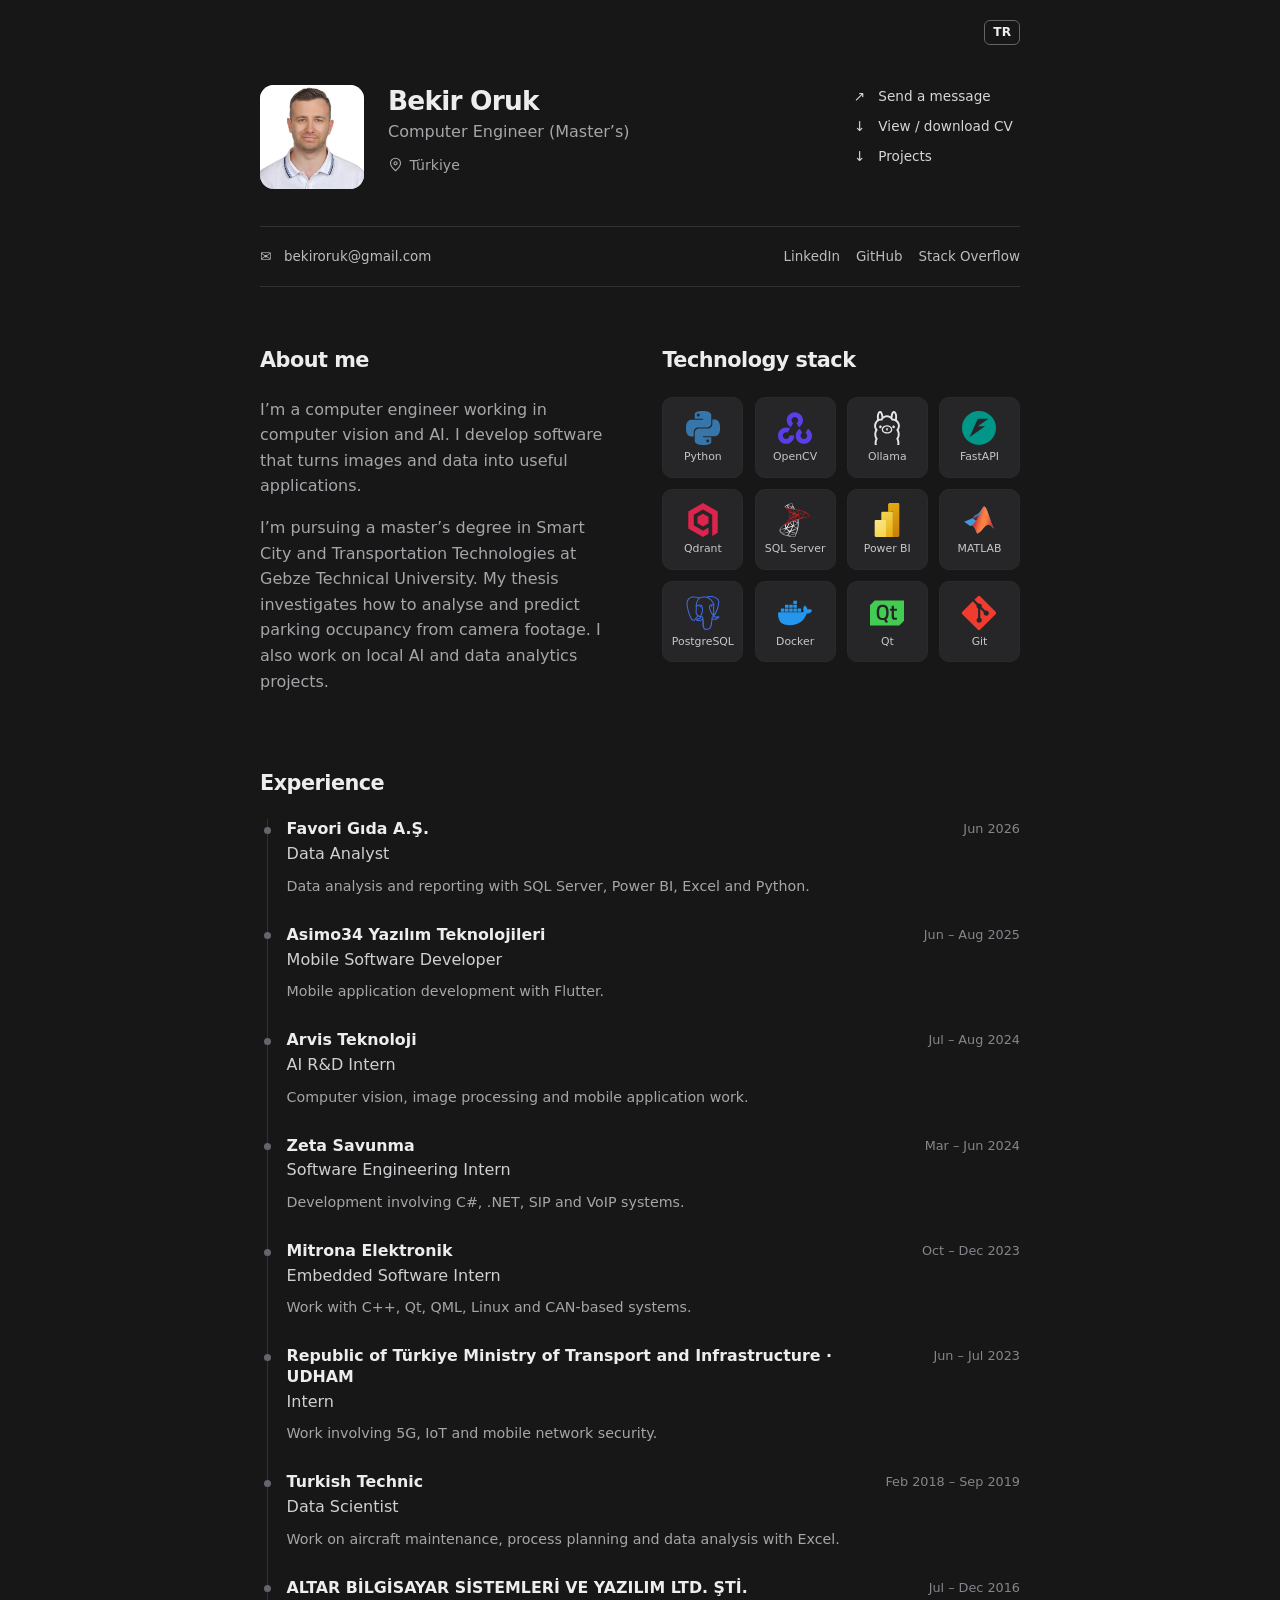
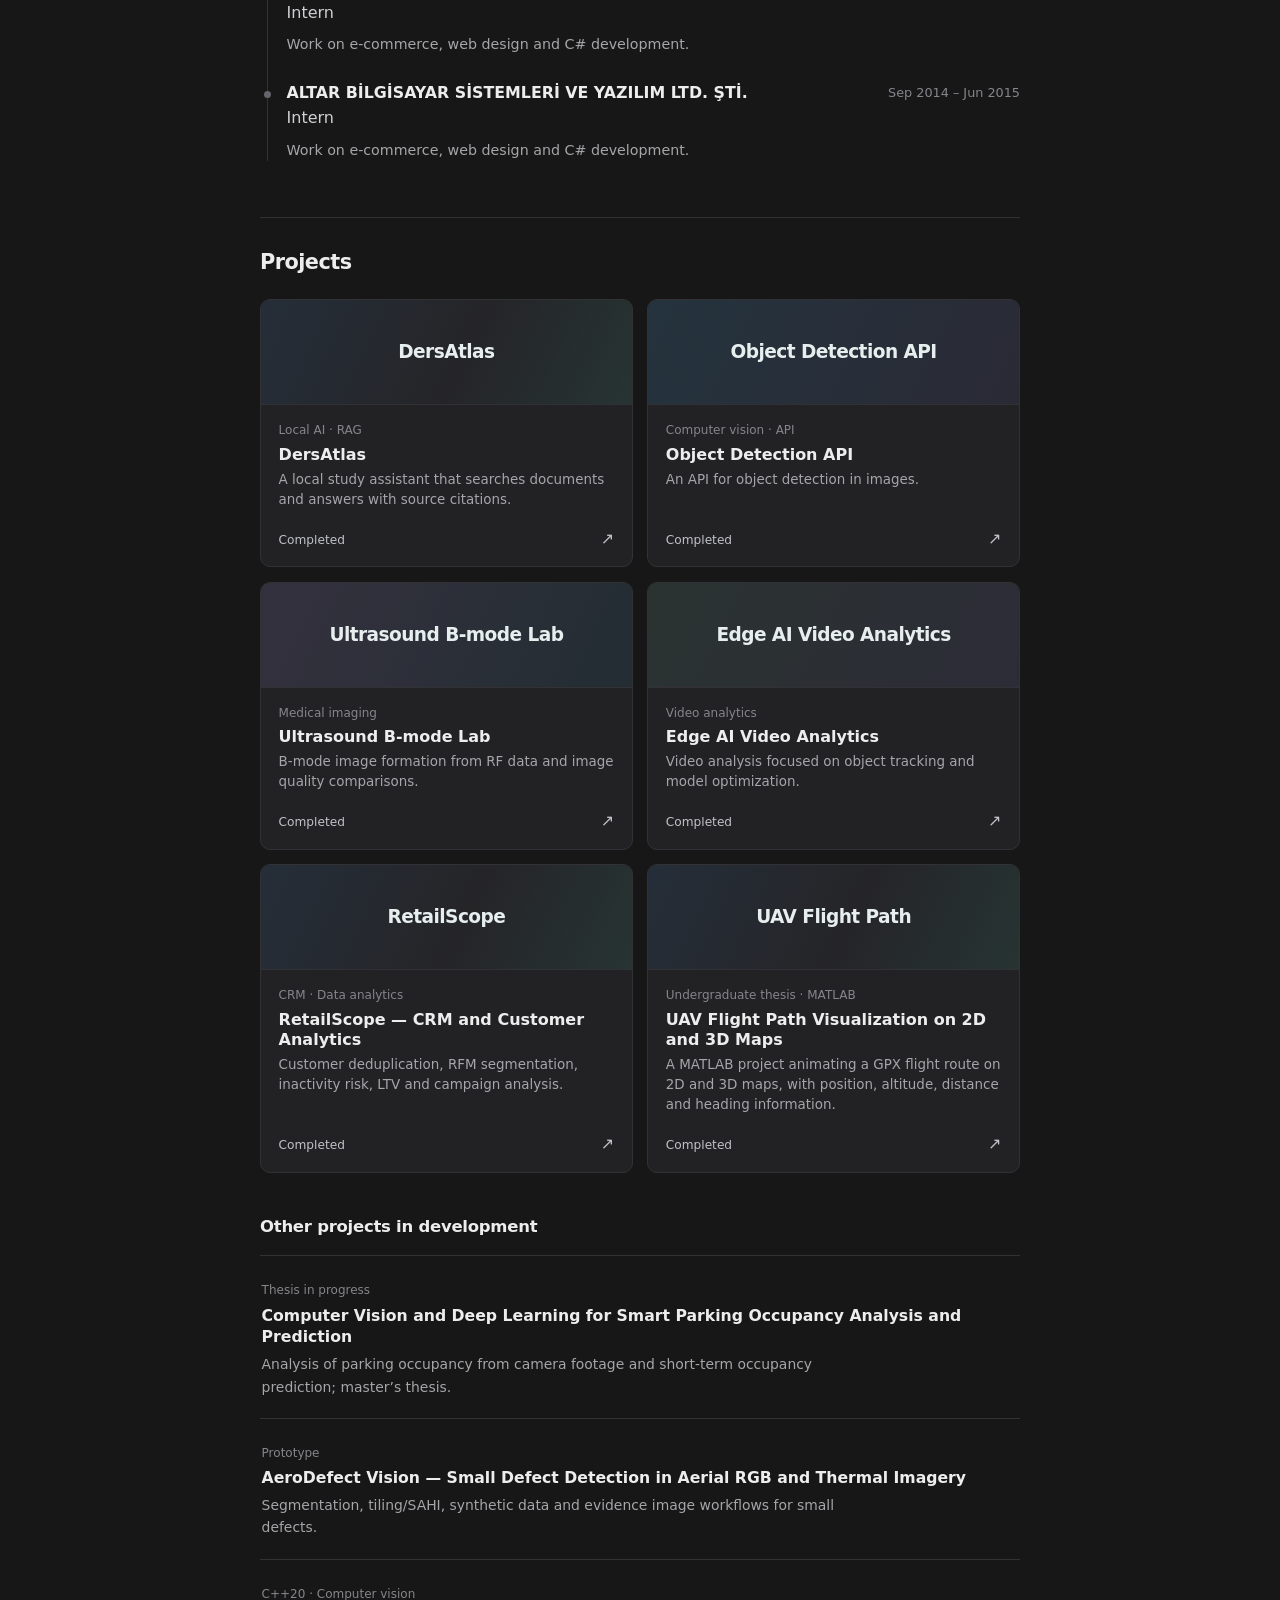
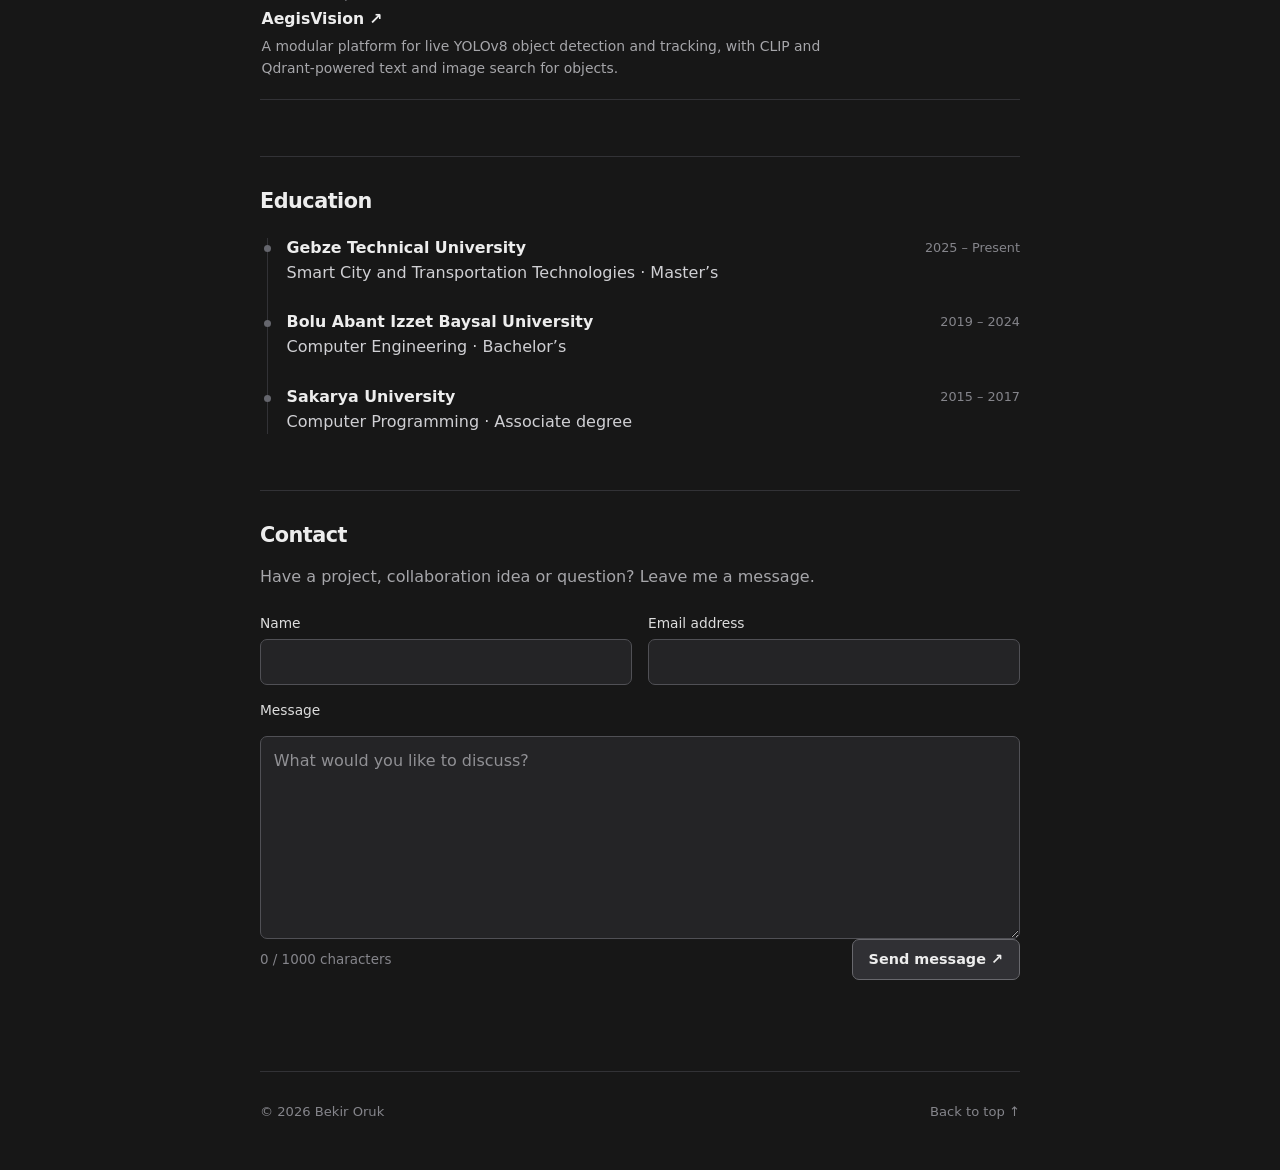
==== en/index.html @ f2875a0b "Add AegisVision project to English portfolio" ====
<!doctype html>
<html lang="en"><head><meta charset="utf-8"><meta name="viewport" content="width=device-width, initial-scale=1"><meta name="theme-color" content="#171717"><meta name="description" content="The portfolio of Bekir Oruk. Computer vision, local AI and software projects."><title>Bekir Oruk | Computer Engineer</title><link rel="alternate" hreflang="tr" href="https://bekir-oruk.bekiroruk.chatgpt.site/"><link rel="alternate" hreflang="en" href="https://bekir-oruk.bekiroruk.chatgpt.site/en/"><link rel="icon" type="image/svg+xml" href="data:image/svg+xml,%3Csvg xmlns='http://www.w3.org/2000/svg' viewBox='0 0 64 64'%3E%3Crect width='64' height='64' rx='14' fill='%23171717'/%3E%3Ctext x='32' y='42' font-family='sans-serif' font-size='26' font-weight='700' text-anchor='middle' fill='%23e8e8e8'%3EBO%3C/text%3E%3C/svg%3E"><link rel="stylesheet" href="../assets/css/styles.css"></head><body><a class="skip" href="#icerik">Skip to content</a><main class="page" id="icerik">
<header class="profile" id="baslangic"><a class="lang-switch" href="/" hreflang="tr" lang="tr" aria-label="TR">TR</a><img src="../assets/images/bekir-oruk.jpg" alt="Bekir Oruk" class="portrait" width="104" height="104" fetchpriority="high"><div class="identity"><h1>Bekir Oruk</h1><p>Computer Engineer (Master’s)</p><span class="location"><svg viewBox="0 0 24 24" aria-hidden="true" focusable="false" fill="none" stroke="currentColor" stroke-width="1.8" stroke-linecap="round" stroke-linejoin="round"><path d="M20 10c0 5-8 12-8 12S4 15 4 10a8 8 0 1 1 16 0Z"/><circle cx="12" cy="10" r="2.5"/></svg><span>Türkiye</span></span></div><nav class="quick-links" aria-label="Quick links"><a href="#mesaj">↗ &nbsp; Send a message</a><a href="../assets/docs/Bekir_Oruk_CV.pdf" target="_blank" rel="noopener noreferrer" type="application/pdf">↓ &nbsp; View / download CV</a><a href="#projeler">↓ &nbsp; Projects</a></nav></header>
<div class="profile-links"><a class="email-link" href="mailto:bekiroruk@gmail.com">✉ &nbsp; bekiroruk@gmail.com</a><nav class="social-links" aria-label="Social profiles">
            <a href="https://www.linkedin.com/in/bekiroruk/" target="_blank" rel="noopener noreferrer" aria-label="LinkedIn profile" title="LinkedIn"><svg viewBox="0 0 24 24" aria-hidden="true" focusable="false" fill="currentColor"><path d="M20.45 2H3.55C2.69 2 2 2.68 2 3.52v16.96c0 .84.69 1.52 1.55 1.52h16.9c.86 0 1.55-.68 1.55-1.52V3.52c0-.84-.69-1.52-1.55-1.52ZM7.93 18.75H5.16V9.84h2.77v8.91ZM6.55 8.62a1.6 1.6 0 1 1 0-3.2 1.6 1.6 0 0 1 0 3.2Zm12.2 10.13h-2.77v-4.33c0-1.03-.02-2.36-1.44-2.36-1.44 0-1.66 1.12-1.66 2.28v4.41h-2.77V9.84h2.66v1.22h.04c.37-.7 1.28-1.44 2.63-1.44 2.82 0 3.31 1.86 3.31 4.28v4.85Z"/></svg><span>LinkedIn</span></a>
            <a href="https://github.com/bekiroruk" target="_blank" rel="noopener noreferrer" aria-label="GitHub profile" title="GitHub"><svg viewBox="0 0 24 24" aria-hidden="true" focusable="false" fill="currentColor"><path d="M12 .9a11.1 11.1 0 0 0-3.51 21.63c.56.1.76-.24.76-.54v-2.12c-3.1.67-3.75-1.32-3.75-1.32-.5-1.28-1.24-1.62-1.24-1.62-1.01-.69.08-.68.08-.68 1.12.08 1.71 1.15 1.71 1.15 1 .69 2.61.49 3.25.37.1-.72.39-1.22.71-1.5-2.48-.28-5.09-1.24-5.09-5.48 0-1.21.43-2.2 1.15-2.97-.11-.28-.5-1.41.11-2.94 0 0 .94-.3 3.05 1.13a10.5 10.5 0 0 1 5.55 0c2.12-1.43 3.05-1.13 3.05-1.13.61 1.53.23 2.66.12 2.94.72.77 1.15 1.76 1.15 2.97 0 4.25-2.62 5.2-5.11 5.47.4.35.76 1.03.76 2.08v3.08c0 .3.2.65.77.54A11.1 11.1 0 0 0 12 .9Z"/></svg><span>GitHub</span></a>
            <a href="https://stackoverflow.com/users/26426395/bekir-oruk" target="_blank" rel="noopener noreferrer" aria-label="Stack Overflow profile" title="Stack Overflow"><svg viewBox="0 0 24 24" aria-hidden="true" focusable="false" fill="currentColor"><path d="M5 16h2v4h11v-4h2v6H5v-6Zm3 1h9v2H8v-2Zm.3-3.8 9.1 1.9-.4 1.9-9.1-1.9.4-1.9Zm1.6-4 8.3 3.9-.8 1.8-8.3-3.9.8-1.8Zm2.6-3.5 6.9 6.1-1.3 1.5-6.9-6.1 1.3-1.5ZM16.3 2l5 7.8-1.7 1.1-5-7.8L16.3 2Z"/></svg><span>Stack Overflow</span></a>
          </nav></div>
<div class="overview"><section id="hakkimda" class="about"><h2>About me</h2><p>I’m a computer engineer working in computer vision and AI. I develop software that turns images and data into useful applications.</p><p>I’m pursuing a master’s degree in Smart City and Transportation Technologies at Gebze Technical University. My thesis investigates how to analyse and predict parking occupancy from camera footage. I also work on local AI and data analytics projects.</p></section><section id="teknolojiler" class="stack"><h2>Technology stack</h2><div class="tech-grid"><div class="tech" title="Python"><img src="../assets/icons/python.svg" alt="" width="34" height="34"><span>Python</span></div>
<div class="tech" title="OpenCV"><img src="../assets/icons/opencv.svg" alt="" width="34" height="34"><span>OpenCV</span></div>
<div class="tech" title="Ollama"><img src="../assets/icons/ollama.svg" alt="" width="34" height="34"><span>Ollama</span></div>
<div class="tech" title="FastAPI"><img src="../assets/icons/fastapi.svg" alt="" width="34" height="34"><span>FastAPI</span></div>
<div class="tech" title="Qdrant"><img src="../assets/icons/qdrant.svg" alt="" width="34" height="34"><span>Qdrant</span></div>
<div class="tech" title="SQL Server"><img src="../assets/icons/sqlserver.svg" alt="" width="34" height="34"><span>SQL Server</span></div>
<div class="tech" title="Power BI"><img src="../assets/icons/powerbi.svg" alt="" width="34" height="34"><span>Power BI</span></div>
<div class="tech" title="MATLAB"><img src="../assets/icons/matlab.svg" alt="" width="34" height="34"><span>MATLAB</span></div>
<div class="tech" title="PostgreSQL"><img src="../assets/icons/postgresql.svg" alt="" width="34" height="34"><span>PostgreSQL</span></div>
<div class="tech" title="Docker"><img src="../assets/icons/docker.svg" alt="" width="34" height="34"><span>Docker</span></div>
<div class="tech" title="Qt"><img src="../assets/icons/qt.svg" alt="" width="34" height="34"><span>Qt</span></div>
<div class="tech" title="Git"><img src="../assets/icons/git.svg" alt="" width="34" height="34"><span>Git</span></div></div></section></div>
<section id="deneyim" class="block"><h2>Experience</h2><div class="timeline"><article class="timeline-item"><div class="timeline-head"><div><h3>Favori Gıda A.Ş.</h3><p class="timeline-role">Data Analyst</p></div><time>Jun 2026</time></div><p>Data analysis and reporting with SQL Server, Power BI, Excel and Python.</p></article>
<article class="timeline-item"><div class="timeline-head"><div><h3>Asimo34 Yazılım Teknolojileri</h3><p class="timeline-role">Mobile Software Developer</p></div><time>Jun – Aug 2025</time></div><p>Mobile application development with Flutter.</p></article>
<article class="timeline-item"><div class="timeline-head"><div><h3>Arvis Teknoloji</h3><p class="timeline-role">AI R&amp;D Intern</p></div><time>Jul – Aug 2024</time></div><p>Computer vision, image processing and mobile application work.</p></article>
<article class="timeline-item"><div class="timeline-head"><div><h3>Zeta Savunma</h3><p class="timeline-role">Software Engineering Intern</p></div><time>Mar – Jun 2024</time></div><p>Development involving C#, .NET, SIP and VoIP systems.</p></article>
<article class="timeline-item"><div class="timeline-head"><div><h3>Mitrona Elektronik</h3><p class="timeline-role">Embedded Software Intern</p></div><time>Oct – Dec 2023</time></div><p>Work with C++, Qt, QML, Linux and CAN-based systems.</p></article>
<article class="timeline-item"><div class="timeline-head"><div><h3>Republic of Türkiye Ministry of Transport and Infrastructure · UDHAM</h3><p class="timeline-role">Intern</p></div><time>Jun – Jul 2023</time></div><p>Work involving 5G, IoT and mobile network security.</p></article>
<article class="timeline-item"><div class="timeline-head"><div><h3>Turkish Technic</h3><p class="timeline-role">Data Scientist</p></div><time>Feb 2018 – Sep 2019</time></div><p>Work on aircraft maintenance, process planning and data analysis with Excel.</p></article>
<article class="timeline-item"><div class="timeline-head"><div><h3>ALTAR BİLGİSAYAR SİSTEMLERİ VE YAZILIM LTD. ŞTİ.</h3><p class="timeline-role">Intern</p></div><time>Jul – Dec 2016</time></div><p>Work on e-commerce, web design and C# development.</p></article>
<article class="timeline-item"><div class="timeline-head"><div><h3>ALTAR BİLGİSAYAR SİSTEMLERİ VE YAZILIM LTD. ŞTİ.</h3><p class="timeline-role">Intern</p></div><time>Sep 2014 – Jun 2015</time></div><p>Work on e-commerce, web design and C# development.</p></article></div></section>
<section id="projeler" class="block"><h2>Projects</h2><div class="project-grid"><a class="project-card" href="https://github.com/bekiroruk/LLM_dersatlas" target="_blank" rel="noopener noreferrer"><span class="project-visual" aria-hidden="true"><span>DersAtlas</span></span><span class="project-details"><span class="project-category">Local AI · RAG</span><strong>DersAtlas</strong><span class="project-description">A local study assistant that searches documents and answers with source citations.</span><span class="project-foot"><span>Completed</span><span aria-hidden="true">↗</span></span></span></a>
<a class="project-card" href="https://github.com/bekiroruk/Object-Detection-Api" target="_blank" rel="noopener noreferrer"><span class="project-visual" aria-hidden="true"><span>Object Detection API</span></span><span class="project-details"><span class="project-category">Computer vision · API</span><strong>Object Detection API</strong><span class="project-description">An API for object detection in images.</span><span class="project-foot"><span>Completed</span><span aria-hidden="true">↗</span></span></span></a>
<a class="project-card" href="https://github.com/bekiroruk/ultrasound-bmode-lab" target="_blank" rel="noopener noreferrer"><span class="project-visual" aria-hidden="true"><span>Ultrasound B-mode Lab</span></span><span class="project-details"><span class="project-category">Medical imaging</span><strong>Ultrasound B-mode Lab</strong><span class="project-description">B-mode image formation from RF data and image quality comparisons.</span><span class="project-foot"><span>Completed</span><span aria-hidden="true">↗</span></span></span></a>
<a class="project-card" href="https://github.com/bekiroruk/cv-advanced-assessment" target="_blank" rel="noopener noreferrer"><span class="project-visual" aria-hidden="true"><span>Edge AI Video Analytics</span></span><span class="project-details"><span class="project-category">Video analytics</span><strong>Edge AI Video Analytics</strong><span class="project-description">Video analysis focused on object tracking and model optimization.</span><span class="project-foot"><span>Completed</span><span aria-hidden="true">↗</span></span></span></a><a class="project-card" href="https://github.com/bekiroruk/retailscope-crm-analytics" target="_blank" rel="noopener noreferrer"><span class="project-visual" aria-hidden="true"><span>RetailScope</span></span><span class="project-details"><span class="project-category">CRM · Data analytics</span><strong>RetailScope — CRM and Customer Analytics</strong><span class="project-description">Customer deduplication, RFM segmentation, inactivity risk, LTV and campaign analysis.</span><span class="project-foot"><span>Completed</span><span aria-hidden="true">↗</span></span></span></a><a class="project-card" href="https://github.com/bekiroruk/uav-flight-path-visualization" target="_blank" rel="noopener noreferrer"><span class="project-visual" aria-hidden="true"><span>UAV Flight Path</span></span><span class="project-details"><span class="project-category">Undergraduate thesis · MATLAB</span><strong>UAV Flight Path Visualization on 2D and 3D Maps</strong><span class="project-description">A MATLAB project animating a GPX flight route on 2D and 3D maps, with position, altitude, distance and heading information.</span><span class="project-foot"><span>Completed</span><span aria-hidden="true">↗</span></span></span></a></div><h3 class="subheading">Other projects in development</h3><div class="work-list"><article class="work-row"><div><span class="eyebrow">Thesis in progress</span><h3>Computer Vision and Deep Learning for Smart Parking Occupancy Analysis and Prediction</h3><p>Analysis of parking occupancy from camera footage and short-term occupancy prediction; master’s thesis.</p></div></article><article class="work-row"><div><span class="eyebrow">Prototype</span><h3>AeroDefect Vision — Small Defect Detection in Aerial RGB and Thermal Imagery</h3><p>Segmentation, tiling/SAHI, synthetic data and evidence image workflows for small defects.</p></div></article><article class="work-row"><div><span class="eyebrow">C++20 · Computer vision</span><h3><a href="https://github.com/bekiroruk/aegis-vision" target="_blank" rel="noopener noreferrer" aria-label="Open AegisVision on GitHub">AegisVision <span aria-hidden="true">↗</span></a></h3><p>A modular platform for live YOLOv8 object detection and tracking, with CLIP and Qdrant-powered text and image search for objects.</p></div></article></div></section>
<section id="egitim" class="block"><h2>Education</h2><div class="timeline"><article class="timeline-item"><div class="timeline-head"><div><h3>Gebze Technical University</h3><p class="timeline-role">Smart City and Transportation Technologies · Master’s</p></div><time>2025 – Present</time></div></article><article class="timeline-item"><div class="timeline-head"><div><h3>Bolu Abant Izzet Baysal University</h3><p class="timeline-role">Computer Engineering · Bachelor’s</p></div><time>2019 – 2024</time></div></article><article class="timeline-item"><div class="timeline-head"><div><h3>Sakarya University</h3><p class="timeline-role">Computer Programming · Associate degree</p></div><time>2015 – 2017</time></div></article></div></section>
<section id="mesaj" class="block contact"><h2>Contact</h2><p>Have a project, collaboration idea or question? Leave me a message.</p><form class="contact-form" action="https://formsubmit.co/bekiroruk@gmail.com" method="POST"><input type="hidden" name="_subject" value="New message from Bekir Oruk website"><input class="form-trap" type="text" name="_honey" tabindex="-1" autocomplete="off" aria-hidden="true"><div class="contact-fields"><label>Name<input type="text" name="name" autocomplete="name" required maxlength="100"></label><label>Email address<input type="email" name="email" autocomplete="email" required maxlength="254"></label></div><label for="contact-message">Message</label><textarea id="contact-message" name="message" required maxlength="1000" rows="7" placeholder="What would you like to discuss?"></textarea><div class="form-footer"><span id="message-count" aria-live="polite">0 / 1000 characters</span><button class="btn" type="submit">Send message <span aria-hidden="true">↗</span></button></div><p class="form-feedback" id="form-feedback" role="status" aria-live="polite"></p></form></section><footer><span>© 2026 Bekir Oruk</span><a href="#baslangic">Back to top ↑</a></footer></main><script src="../assets/js/main.js" defer></script></body></html>
---- assets/css/styles.css ----
:root{color-scheme:dark;--bg:#171717;--card:#222225;--line:#323236;--text:#ededed;--muted:#a6a6aa;--soft:#85858b;--green:#50bd88}
*{box-sizing:border-box}html{scroll-behavior:smooth;scroll-padding-top:1.5rem}body{margin:0;background:var(--bg);color:var(--text);font:400 1rem/1.6 system-ui,-apple-system,"Segoe UI",sans-serif}a{color:inherit;text-decoration:none}a:hover{color:white}a:focus-visible,button:focus-visible,input:focus-visible,textarea:focus-visible{outline:2px solid #b9d8ff;outline-offset:3px}.skip{position:absolute;top:-5rem;left:1rem;z-index:3;padding:.5rem 1rem;background:white;color:#171717}.skip:focus{top:1rem}.page{width:min(100% - 2.5rem,760px);margin:0 auto}
.profile{display:grid;grid-template-columns:104px minmax(0,1fr) 138px;gap:1.5rem;align-items:start;padding:5.3rem 0 2.3rem}.portrait{width:104px;height:104px;object-fit:cover;object-position:center 22%;border-radius:14px;background:#ccc}.identity h1{font-size:1.65rem;line-height:1.18;letter-spacing:-.03em;margin:0 0 .2rem}.identity p{font-size:1rem;color:var(--muted);margin:0}.location,.availability{display:block;color:var(--muted);font-size:.88rem}.location{display:flex;align-items:center;gap:.4rem;margin-top:.55rem}.location svg{width:15px;height:15px;flex:none}.availability{margin-top:.3rem}.availability span{color:var(--green);font-size:.65rem;margin-right:.28rem}.quick-links{display:grid;gap:.5rem;font-size:.85rem;color:#d6d6d9;padding-top:.15rem}.quick-links a:hover,.email-link:hover{color:white;text-decoration:underline;text-underline-offset:4px}
.profile-links{display:flex;justify-content:space-between;align-items:center;gap:1.2rem;padding:1.2rem 0;border-block:1px solid var(--line);font-size:.84rem;color:#bbbcc0}.email-link{white-space:nowrap}.social-links{display:flex;justify-content:flex-end;flex-wrap:wrap;gap:.38rem 1rem}.social-links a{display:inline-flex;align-items:center;gap:.35rem}.social-links svg{width:15px;height:15px;display:none}.social-links a:hover{color:white}.social-links a span{display:inline}
.overview{display:grid;grid-template-columns:1fr 1fr;gap:2.8rem;padding:3.8rem 0 2.8rem}.page h2{font-size:1.3rem;line-height:1.25;letter-spacing:-.025em;margin:0 0 1.4rem}.about p{margin:0 0 1rem;color:var(--muted)}.about p:last-child{margin-bottom:0}.tech-grid{display:grid;grid-template-columns:repeat(4,minmax(0,1fr));gap:.7rem}.tech{aspect-ratio:1;display:flex;align-items:center;justify-content:center;flex-direction:column;gap:.15rem;border-radius:10px;background:#262629;border:1px solid #2a2a2d;color:#c8c8cb;font-size:.66rem;line-height:1.1;text-align:center}.tech-mark{font-size:1.45rem;font-weight:800;line-height:1.1;letter-spacing:-.07em;color:var(--brand)}
.block{padding:2rem 0 3.5rem;border-bottom:1px solid var(--line)}.timeline{border-left:1px solid var(--line);margin-left:.45rem}.timeline-item{position:relative;padding:0 0 1.7rem 1.15rem}.timeline-item:last-child{padding-bottom:0}.timeline-item:before{content:"";position:absolute;left:-4px;top:.48rem;width:7px;height:7px;background:#65666d;border-radius:50%}.timeline-head{display:flex;justify-content:space-between;gap:1.2rem}.timeline h3{font-size:.99rem;margin:0 0 .08rem;line-height:1.3}.timeline-role{color:#d0d0d4;margin:0}.timeline time{flex:none;color:var(--soft);font-size:.8rem;white-space:nowrap}.timeline-item>p{color:var(--muted);font-size:.89rem;margin:.5rem 0 0}.project-grid{display:grid;grid-template-columns:1fr 1fr;gap:.9rem}.project-card{display:flex;flex-direction:column;overflow:hidden;min-width:0;border:1px solid var(--line);background:var(--card);border-radius:10px;transition:transform .2s,border-color .2s}.project-card:hover{transform:translateY(-3px);border-color:#777780}.project-visual{display:grid;place-items:center;min-height:105px;padding:1rem 1.4rem;background:linear-gradient(115deg,#252e39,#252528 55%,#263432);border-bottom:1px solid var(--line);font-size:1.16rem;letter-spacing:-.03em;font-weight:750;text-align:center;color:#e6eeee}.project-card:nth-child(2) .project-visual{background:linear-gradient(115deg,#24333d,#2a2a35)}.project-card:nth-child(3) .project-visual{background:linear-gradient(115deg,#34313e,#232d33)}.project-card:nth-child(4) .project-visual{background:linear-gradient(115deg,#2b3331,#2c2c37)}.project-details{display:flex;flex-direction:column;gap:.3rem;padding:1rem 1.1rem;flex:1}.project-category,.eyebrow{font-size:.75rem;color:var(--soft)}.project-details strong{font-size:1rem;line-height:1.25}.project-description{color:var(--muted);font-size:.84rem;line-height:1.5}.project-foot{display:flex;justify-content:space-between;gap:.5rem;margin-top:auto;padding-top:1rem;color:#c1c2c6;font-size:.76rem}.project-foot span:last-child{font-size:1rem;line-height:1}.thesis{display:flex;justify-content:space-between;gap:1.5rem;align-items:center;padding:1.5rem 0 0}.thesis h3{font-size:1rem;margin:.2rem 0 .25rem}.thesis p{color:var(--muted);font-size:.88rem;margin:0}.thesis-status{white-space:nowrap;font-size:.8rem;color:var(--green)}
.contact{border:0}.contact>p{color:var(--muted);margin:-.5rem 0 1.4rem}.contact-fields{display:grid;grid-template-columns:1fr 1fr;gap:1rem}.contact-form label{display:block;font-size:.86rem;color:#ddd;margin-bottom:.9rem}.contact-form input:not(.form-trap),.contact-form textarea{display:block;width:100%;margin-top:.3rem;padding:.7rem .8rem;background:#242426;border:1px solid #505055;border-radius:7px;color:var(--text);font:inherit}.contact-form textarea{resize:vertical;min-height:150px}.contact-form textarea::placeholder{color:#909094}.form-trap{position:absolute;left:-9999px;width:1px;height:1px}.form-footer{display:flex;justify-content:space-between;align-items:center;gap:1rem;color:var(--soft);font-size:.84rem}.form-footer button{border:1px solid #68686d;background:#303034;color:var(--text);border-radius:7px;padding:.7rem 1rem;font:600 .9rem system-ui;cursor:pointer}.form-footer button:hover{background:#48484d}.form-footer button:disabled{opacity:.6;cursor:wait}.form-feedback{min-height:1.5rem;margin:.7rem 0 0;color:var(--green)}.form-feedback.is-error{color:#f6aaa8}.form-note{font-size:.76rem;color:var(--soft)}footer{border-top:1px solid var(--line);display:flex;justify-content:space-between;gap:1rem;padding:1.8rem 0 3rem;font-size:.82rem;color:var(--soft)}
@media(max-width:700px){.profile{padding-top:3rem;grid-template-columns:92px minmax(0,1fr);gap:1.2rem}.portrait{width:92px;height:92px}.quick-links{grid-column:2;display:flex;flex-wrap:wrap;gap:1rem}.profile-links{align-items:flex-start;flex-direction:column;gap:.8rem}.social-links{justify-content:flex-start}.overview{gap:1.7rem}}
@media(max-width:560px){.page{width:min(100% - 2rem,760px)}.profile{grid-template-columns:76px minmax(0,1fr);gap:1rem;padding:2.4rem 0 1.6rem}.portrait{width:76px;height:76px;border-radius:11px}.identity h1{font-size:1.4rem}.identity p{font-size:.9rem}.availability{font-size:.78rem}.quick-links{grid-column:1/-1}.overview{grid-template-columns:1fr;padding:2.8rem 0 1rem}.tech-grid{grid-template-columns:repeat(4,minmax(0,1fr))}.block{padding:2.3rem 0}.timeline-head{display:block}.timeline time{display:block;margin:.25rem 0 0}.project-grid{grid-template-columns:1fr}.thesis{align-items:flex-start;flex-direction:column;gap:.4rem}.contact-fields{grid-template-columns:1fr}.form-footer{align-items:stretch;flex-direction:column}.form-footer button{width:100%}}@media(prefers-reduced-motion:reduce){html{scroll-behavior:auto}.project-card{transition:none}}

/* Profile actions and language switch */
.profile{position:relative;grid-template-columns:104px minmax(0,1fr) 166px}
.lang-switch{position:absolute;right:0;top:1.25rem;border:1px solid #65656a;border-radius:6px;color:#ececef;padding:.2rem .5rem;font-weight:700;font-size:.76rem;line-height:1.4}
.lang-switch:hover{background:#36363a}
.quick-links{padding-top:.1rem}

/* Technology logos shipped with the page */
.tech{aspect-ratio:1;gap:.38rem}
.tech img{width:34px;height:34px;display:block}
.tech>span{font-size:.68rem;white-space:nowrap}
.tech{position:relative;transition:transform .22s ease,border-color .22s ease,border-radius .22s ease,background-color .22s ease,box-shadow .22s ease}
.tech img{transition:transform .22s ease}
@media(hover:hover) and (pointer:fine){.tech:hover{z-index:1;transform:translateY(-3px) scale(1.045);border-color:#7793a7;border-radius:14px;background:#2b2d31;box-shadow:0 9px 24px rgba(0,0,0,.25),0 0 0 1px rgba(123,172,204,.15)}.tech:hover img{transform:scale(1.07)}}
@media(prefers-reduced-motion:reduce){.tech,.tech img{transition:none}.tech:hover,.tech:hover img{transform:none}}

/* Timeline dates share a right edge regardless of title length */
.timeline-head{display:grid;grid-template-columns:minmax(0,1fr) 126px;align-items:start}
.timeline time{justify-self:end;text-align:right;white-space:nowrap}

/* Work in progress sits below the published projects */
.subheading{font-size:1.03rem;margin:2.6rem 0 .9rem;letter-spacing:-.015em}
.work-list{border-top:1px solid var(--line)}
.work-row{padding:1.25rem .1rem;border-bottom:1px solid var(--line)}
.work-row h3{font-size:.98rem;line-height:1.4;margin:.18rem 0 .3rem}
.work-row p{font-size:.87rem;color:var(--muted);margin:0;max-width:68ch}

@media(max-width:700px){.profile{grid-template-columns:92px minmax(0,1fr)}.lang-switch{top:.65rem}.quick-links{grid-column:2;padding-top:0}}
@media(max-width:560px){.profile{grid-template-columns:76px minmax(0,1fr);padding-top:2.9rem}.quick-links{grid-column:1/-1}.timeline-head{grid-template-columns:minmax(0,1fr) 118px;gap:.5rem}.timeline time{display:block;margin:0;font-size:.75rem;white-space:normal}footer{flex-wrap:wrap}}
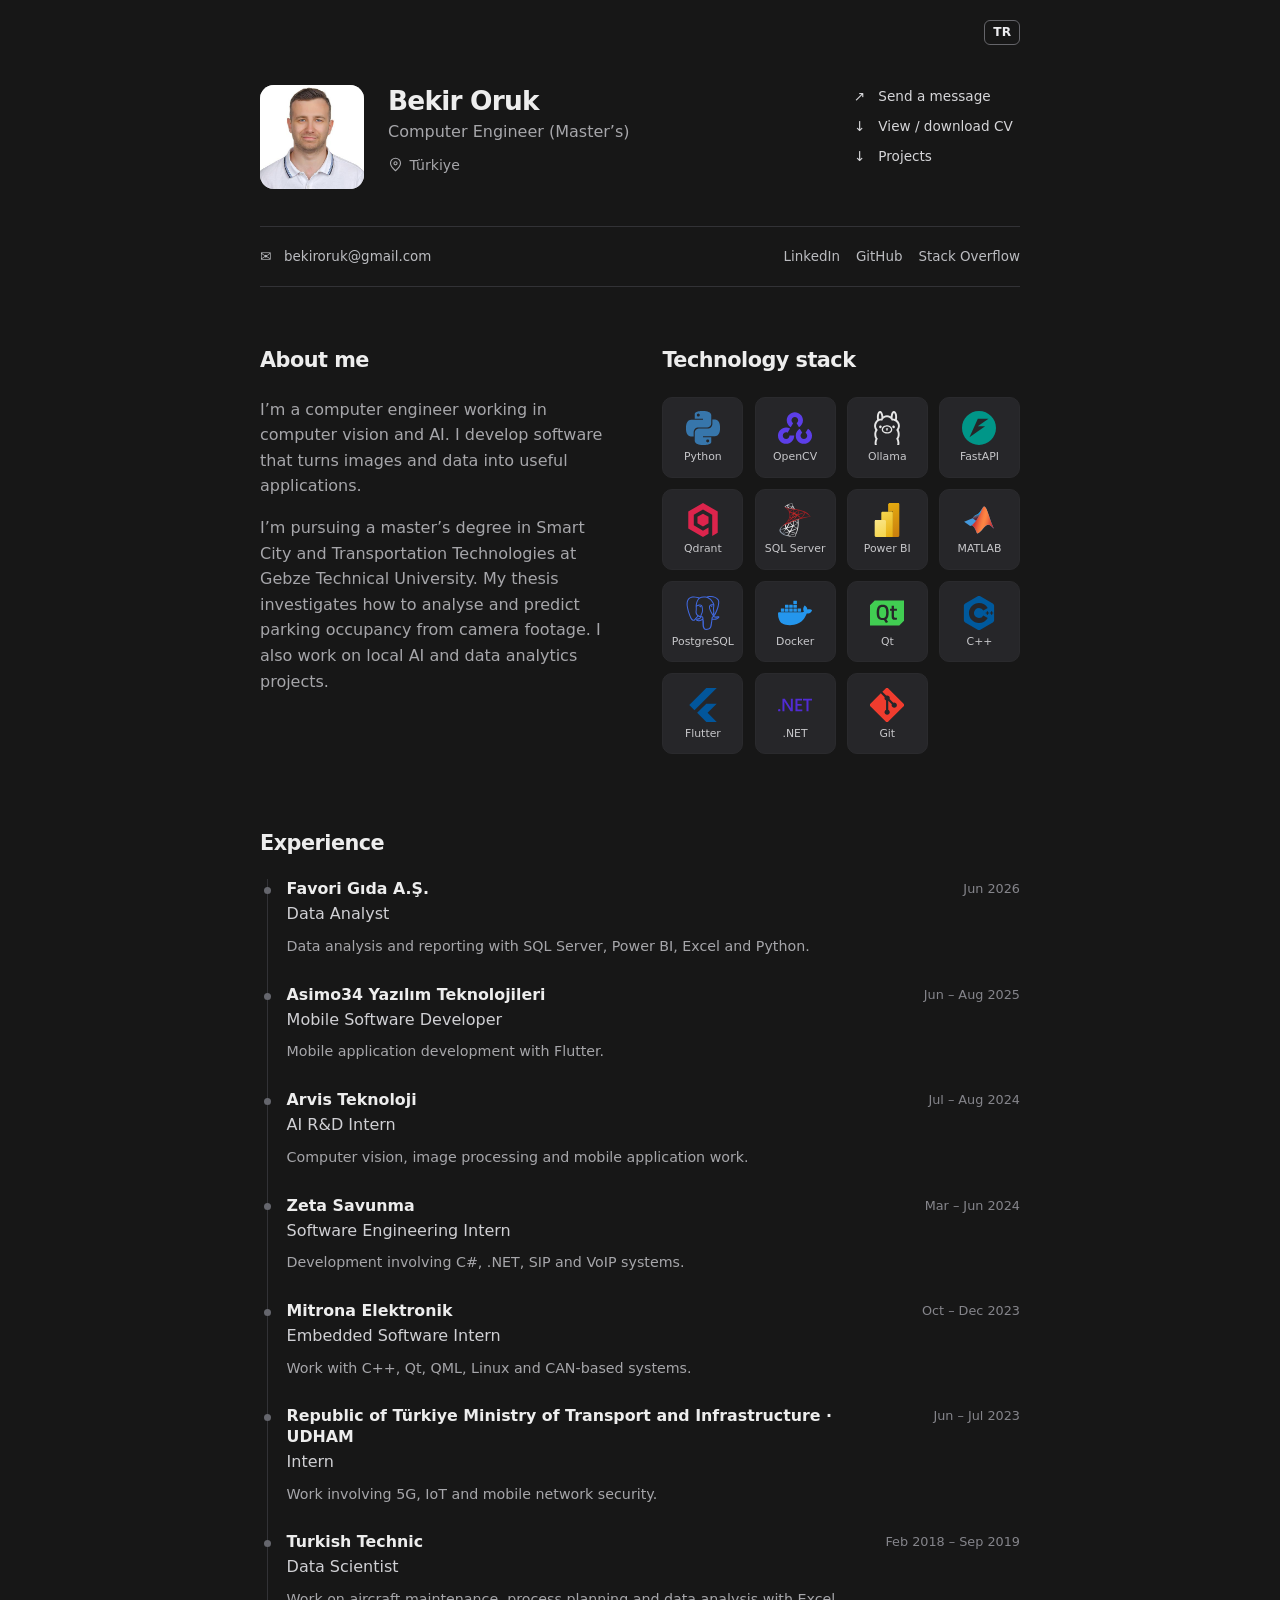
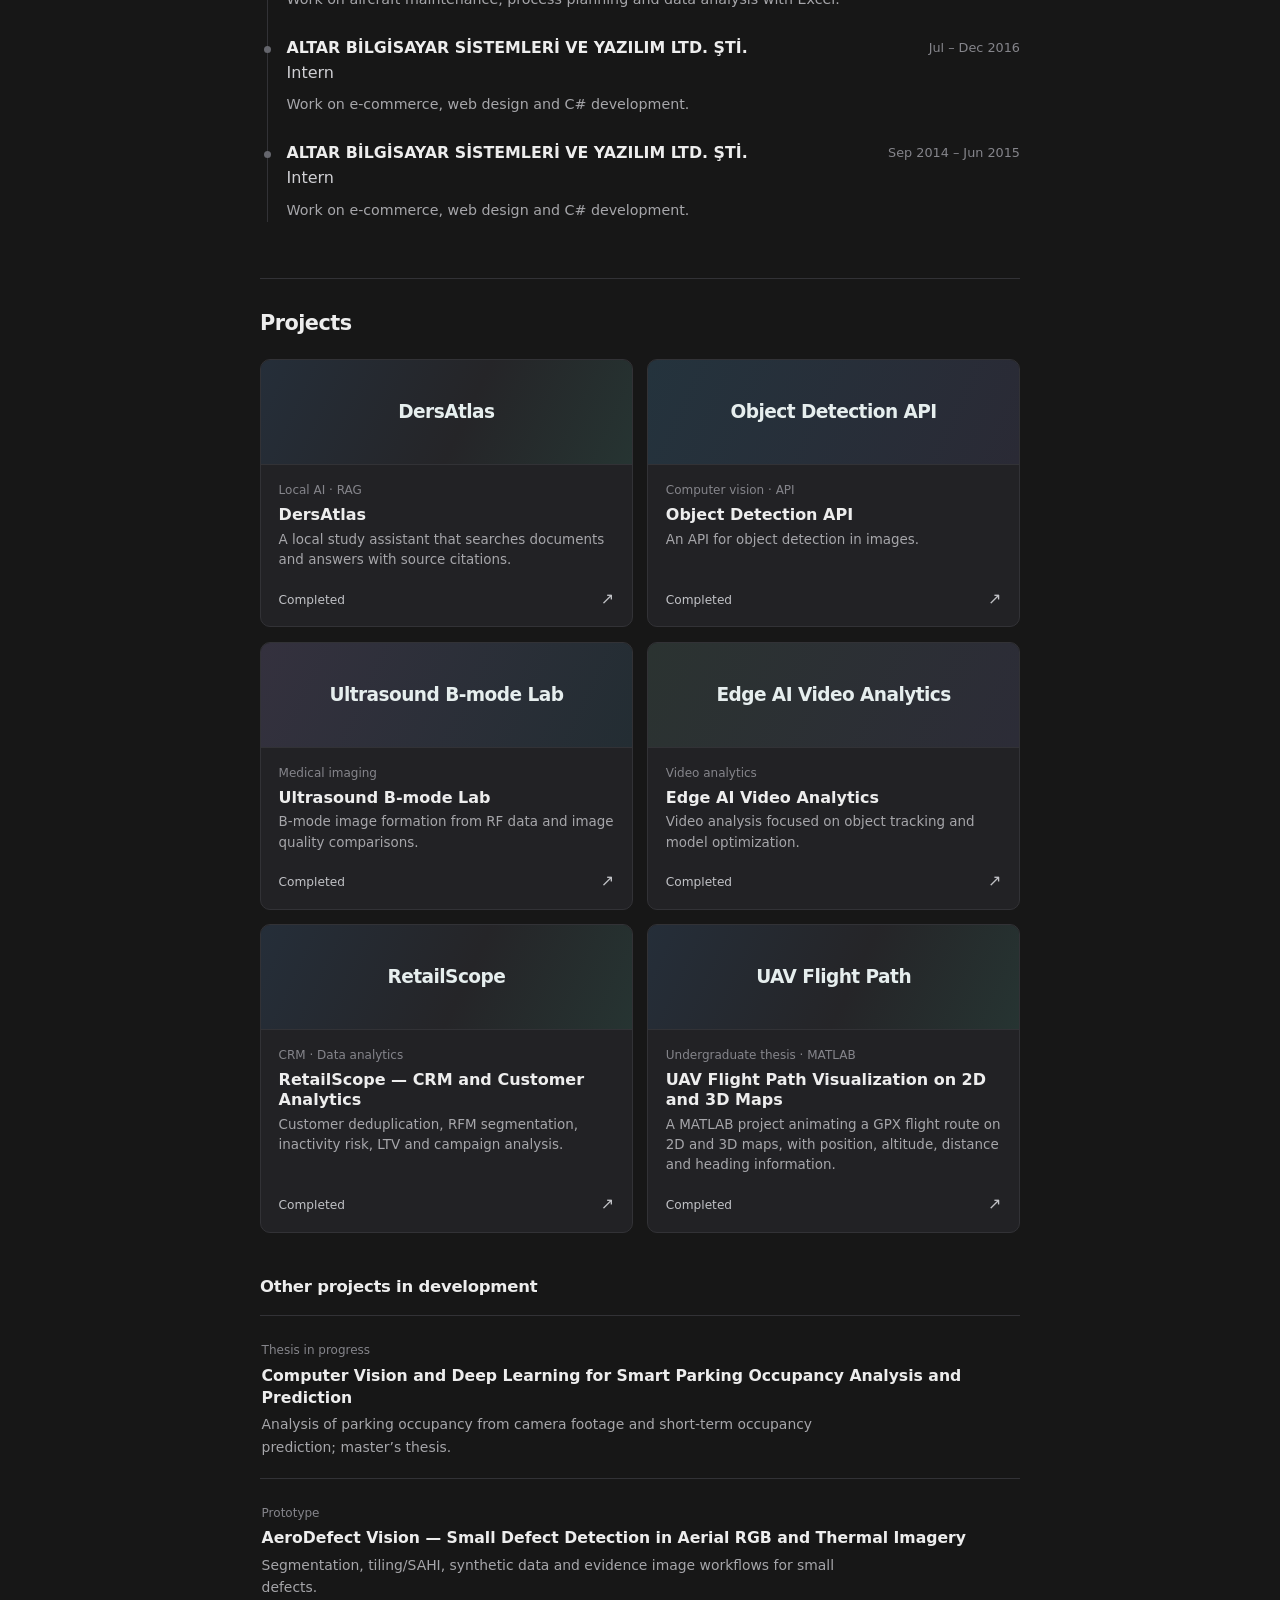
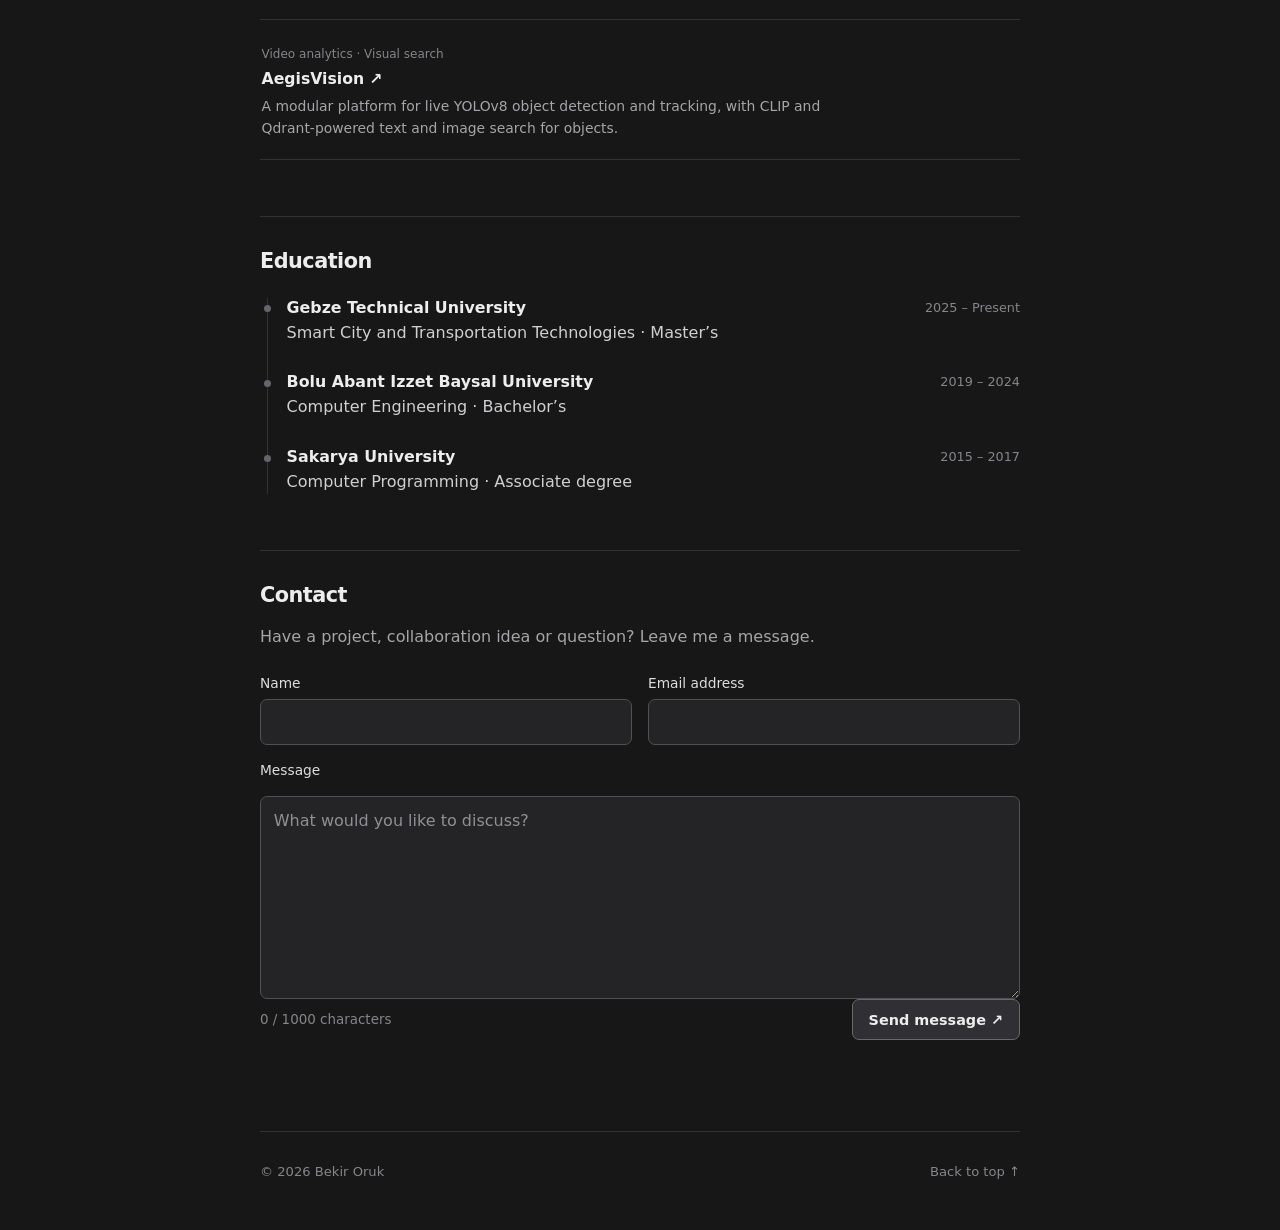
==== commit 70edab4e: "Update technologies, language-specific CV links and AegisVision label" ====
--- a/en/index.html
+++ b/en/index.html
@@ -1,6 +1,6 @@
 <!doctype html>
 <html lang="en"><head><meta charset="utf-8"><meta name="viewport" content="width=device-width, initial-scale=1"><meta name="theme-color" content="#171717"><meta name="description" content="The portfolio of Bekir Oruk. Computer vision, local AI and software projects."><title>Bekir Oruk | Computer Engineer</title><link rel="alternate" hreflang="tr" href="https://bekir-oruk.bekiroruk.chatgpt.site/"><link rel="alternate" hreflang="en" href="https://bekir-oruk.bekiroruk.chatgpt.site/en/"><link rel="icon" type="image/svg+xml" href="data:image/svg+xml,%3Csvg xmlns='http://www.w3.org/2000/svg' viewBox='0 0 64 64'%3E%3Crect width='64' height='64' rx='14' fill='%23171717'/%3E%3Ctext x='32' y='42' font-family='sans-serif' font-size='26' font-weight='700' text-anchor='middle' fill='%23e8e8e8'%3EBO%3C/text%3E%3C/svg%3E"><link rel="stylesheet" href="../assets/css/styles.css"></head><body><a class="skip" href="#icerik">Skip to content</a><main class="page" id="icerik">
-<header class="profile" id="baslangic"><a class="lang-switch" href="/" hreflang="tr" lang="tr" aria-label="TR">TR</a><img src="../assets/images/bekir-oruk.jpg" alt="Bekir Oruk" class="portrait" width="104" height="104" fetchpriority="high"><div class="identity"><h1>Bekir Oruk</h1><p>Computer Engineer (Master’s)</p><span class="location"><svg viewBox="0 0 24 24" aria-hidden="true" focusable="false" fill="none" stroke="currentColor" stroke-width="1.8" stroke-linecap="round" stroke-linejoin="round"><path d="M20 10c0 5-8 12-8 12S4 15 4 10a8 8 0 1 1 16 0Z"/><circle cx="12" cy="10" r="2.5"/></svg><span>Türkiye</span></span></div><nav class="quick-links" aria-label="Quick links"><a href="#mesaj">↗ &nbsp; Send a message</a><a href="../assets/docs/Bekir_Oruk_CV.pdf" target="_blank" rel="noopener noreferrer" type="application/pdf">↓ &nbsp; View / download CV</a><a href="#projeler">↓ &nbsp; Projects</a></nav></header>
+<header class="profile" id="baslangic"><a class="lang-switch" href="/" hreflang="tr" lang="tr" aria-label="TR">TR</a><img src="../assets/images/bekir-oruk.jpg" alt="Bekir Oruk" class="portrait" width="104" height="104" fetchpriority="high"><div class="identity"><h1>Bekir Oruk</h1><p>Computer Engineer (Master’s)</p><span class="location"><svg viewBox="0 0 24 24" aria-hidden="true" focusable="false" fill="none" stroke="currentColor" stroke-width="1.8" stroke-linecap="round" stroke-linejoin="round"><path d="M20 10c0 5-8 12-8 12S4 15 4 10a8 8 0 1 1 16 0Z"/><circle cx="12" cy="10" r="2.5"/></svg><span>Türkiye</span></span></div><nav class="quick-links" aria-label="Quick links"><a href="#mesaj">↗ &nbsp; Send a message</a><a href="https://drive.google.com/file/d/149weBKrIDMliQYbSfAzBp_gkyXElfge3/view?usp=drivesdk" target="_blank" rel="noopener noreferrer">↓ &nbsp; View / download CV</a><a href="#projeler">↓ &nbsp; Projects</a></nav></header>
 <div class="profile-links"><a class="email-link" href="mailto:bekiroruk@gmail.com">✉ &nbsp; bekiroruk@gmail.com</a><nav class="social-links" aria-label="Social profiles">
             <a href="https://www.linkedin.com/in/bekiroruk/" target="_blank" rel="noopener noreferrer" aria-label="LinkedIn profile" title="LinkedIn"><svg viewBox="0 0 24 24" aria-hidden="true" focusable="false" fill="currentColor"><path d="M20.45 2H3.55C2.69 2 2 2.68 2 3.52v16.96c0 .84.69 1.52 1.55 1.52h16.9c.86 0 1.55-.68 1.55-1.52V3.52c0-.84-.69-1.52-1.55-1.52ZM7.93 18.75H5.16V9.84h2.77v8.91ZM6.55 8.62a1.6 1.6 0 1 1 0-3.2 1.6 1.6 0 0 1 0 3.2Zm12.2 10.13h-2.77v-4.33c0-1.03-.02-2.36-1.44-2.36-1.44 0-1.66 1.12-1.66 2.28v4.41h-2.77V9.84h2.66v1.22h.04c.37-.7 1.28-1.44 2.63-1.44 2.82 0 3.31 1.86 3.31 4.28v4.85Z"/></svg><span>LinkedIn</span></a>
             <a href="https://github.com/bekiroruk" target="_blank" rel="noopener noreferrer" aria-label="GitHub profile" title="GitHub"><svg viewBox="0 0 24 24" aria-hidden="true" focusable="false" fill="currentColor"><path d="M12 .9a11.1 11.1 0 0 0-3.51 21.63c.56.1.76-.24.76-.54v-2.12c-3.1.67-3.75-1.32-3.75-1.32-.5-1.28-1.24-1.62-1.24-1.62-1.01-.69.08-.68.08-.68 1.12.08 1.71 1.15 1.71 1.15 1 .69 2.61.49 3.25.37.1-.72.39-1.22.71-1.5-2.48-.28-5.09-1.24-5.09-5.48 0-1.21.43-2.2 1.15-2.97-.11-.28-.5-1.41.11-2.94 0 0 .94-.3 3.05 1.13a10.5 10.5 0 0 1 5.55 0c2.12-1.43 3.05-1.13 3.05-1.13.61 1.53.23 2.66.12 2.94.72.77 1.15 1.76 1.15 2.97 0 4.25-2.62 5.2-5.11 5.47.4.35.76 1.03.76 2.08v3.08c0 .3.2.65.77.54A11.1 11.1 0 0 0 12 .9Z"/></svg><span>GitHub</span></a>
@@ -17,6 +17,9 @@
 <div class="tech" title="PostgreSQL"><img src="../assets/icons/postgresql.svg" alt="" width="34" height="34"><span>PostgreSQL</span></div>
 <div class="tech" title="Docker"><img src="../assets/icons/docker.svg" alt="" width="34" height="34"><span>Docker</span></div>
 <div class="tech" title="Qt"><img src="../assets/icons/qt.svg" alt="" width="34" height="34"><span>Qt</span></div>
+<div class="tech" title="C++"><img src="../assets/icons/cplusplus.svg" alt="" width="34" height="34"><span>C++</span></div>
+<div class="tech" title="Flutter"><img src="../assets/icons/flutter.svg" alt="" width="34" height="34"><span>Flutter</span></div>
+<div class="tech" title=".NET"><img src="../assets/icons/dotnet.svg" alt="" width="34" height="34"><span>.NET</span></div>
 <div class="tech" title="Git"><img src="../assets/icons/git.svg" alt="" width="34" height="34"><span>Git</span></div></div></section></div>
 <section id="deneyim" class="block"><h2>Experience</h2><div class="timeline"><article class="timeline-item"><div class="timeline-head"><div><h3>Favori Gıda A.Ş.</h3><p class="timeline-role">Data Analyst</p></div><time>Jun 2026</time></div><p>Data analysis and reporting with SQL Server, Power BI, Excel and Python.</p></article>
 <article class="timeline-item"><div class="timeline-head"><div><h3>Asimo34 Yazılım Teknolojileri</h3><p class="timeline-role">Mobile Software Developer</p></div><time>Jun – Aug 2025</time></div><p>Mobile application development with Flutter.</p></article>
@@ -30,6 +33,6 @@
 <section id="projeler" class="block"><h2>Projects</h2><div class="project-grid"><a class="project-card" href="https://github.com/bekiroruk/LLM_dersatlas" target="_blank" rel="noopener noreferrer"><span class="project-visual" aria-hidden="true"><span>DersAtlas</span></span><span class="project-details"><span class="project-category">Local AI · RAG</span><strong>DersAtlas</strong><span class="project-description">A local study assistant that searches documents and answers with source citations.</span><span class="project-foot"><span>Completed</span><span aria-hidden="true">↗</span></span></span></a>
 <a class="project-card" href="https://github.com/bekiroruk/Object-Detection-Api" target="_blank" rel="noopener noreferrer"><span class="project-visual" aria-hidden="true"><span>Object Detection API</span></span><span class="project-details"><span class="project-category">Computer vision · API</span><strong>Object Detection API</strong><span class="project-description">An API for object detection in images.</span><span class="project-foot"><span>Completed</span><span aria-hidden="true">↗</span></span></span></a>
 <a class="project-card" href="https://github.com/bekiroruk/ultrasound-bmode-lab" target="_blank" rel="noopener noreferrer"><span class="project-visual" aria-hidden="true"><span>Ultrasound B-mode Lab</span></span><span class="project-details"><span class="project-category">Medical imaging</span><strong>Ultrasound B-mode Lab</strong><span class="project-description">B-mode image formation from RF data and image quality comparisons.</span><span class="project-foot"><span>Completed</span><span aria-hidden="true">↗</span></span></span></a>
-<a class="project-card" href="https://github.com/bekiroruk/cv-advanced-assessment" target="_blank" rel="noopener noreferrer"><span class="project-visual" aria-hidden="true"><span>Edge AI Video Analytics</span></span><span class="project-details"><span class="project-category">Video analytics</span><strong>Edge AI Video Analytics</strong><span class="project-description">Video analysis focused on object tracking and model optimization.</span><span class="project-foot"><span>Completed</span><span aria-hidden="true">↗</span></span></span></a><a class="project-card" href="https://github.com/bekiroruk/retailscope-crm-analytics" target="_blank" rel="noopener noreferrer"><span class="project-visual" aria-hidden="true"><span>RetailScope</span></span><span class="project-details"><span class="project-category">CRM · Data analytics</span><strong>RetailScope — CRM and Customer Analytics</strong><span class="project-description">Customer deduplication, RFM segmentation, inactivity risk, LTV and campaign analysis.</span><span class="project-foot"><span>Completed</span><span aria-hidden="true">↗</span></span></span></a><a class="project-card" href="https://github.com/bekiroruk/uav-flight-path-visualization" target="_blank" rel="noopener noreferrer"><span class="project-visual" aria-hidden="true"><span>UAV Flight Path</span></span><span class="project-details"><span class="project-category">Undergraduate thesis · MATLAB</span><strong>UAV Flight Path Visualization on 2D and 3D Maps</strong><span class="project-description">A MATLAB project animating a GPX flight route on 2D and 3D maps, with position, altitude, distance and heading information.</span><span class="project-foot"><span>Completed</span><span aria-hidden="true">↗</span></span></span></a></div><h3 class="subheading">Other projects in development</h3><div class="work-list"><article class="work-row"><div><span class="eyebrow">Thesis in progress</span><h3>Computer Vision and Deep Learning for Smart Parking Occupancy Analysis and Prediction</h3><p>Analysis of parking occupancy from camera footage and short-term occupancy prediction; master’s thesis.</p></div></article><article class="work-row"><div><span class="eyebrow">Prototype</span><h3>AeroDefect Vision — Small Defect Detection in Aerial RGB and Thermal Imagery</h3><p>Segmentation, tiling/SAHI, synthetic data and evidence image workflows for small defects.</p></div></article><article class="work-row"><div><span class="eyebrow">C++20 · Computer vision</span><h3><a href="https://github.com/bekiroruk/aegis-vision" target="_blank" rel="noopener noreferrer" aria-label="Open AegisVision on GitHub">AegisVision <span aria-hidden="true">↗</span></a></h3><p>A modular platform for live YOLOv8 object detection and tracking, with CLIP and Qdrant-powered text and image search for objects.</p></div></article></div></section>
+<a class="project-card" href="https://github.com/bekiroruk/cv-advanced-assessment" target="_blank" rel="noopener noreferrer"><span class="project-visual" aria-hidden="true"><span>Edge AI Video Analytics</span></span><span class="project-details"><span class="project-category">Video analytics</span><strong>Edge AI Video Analytics</strong><span class="project-description">Video analysis focused on object tracking and model optimization.</span><span class="project-foot"><span>Completed</span><span aria-hidden="true">↗</span></span></span></a><a class="project-card" href="https://github.com/bekiroruk/retailscope-crm-analytics" target="_blank" rel="noopener noreferrer"><span class="project-visual" aria-hidden="true"><span>RetailScope</span></span><span class="project-details"><span class="project-category">CRM · Data analytics</span><strong>RetailScope — CRM and Customer Analytics</strong><span class="project-description">Customer deduplication, RFM segmentation, inactivity risk, LTV and campaign analysis.</span><span class="project-foot"><span>Completed</span><span aria-hidden="true">↗</span></span></span></a><a class="project-card" href="https://github.com/bekiroruk/uav-flight-path-visualization" target="_blank" rel="noopener noreferrer"><span class="project-visual" aria-hidden="true"><span>UAV Flight Path</span></span><span class="project-details"><span class="project-category">Undergraduate thesis · MATLAB</span><strong>UAV Flight Path Visualization on 2D and 3D Maps</strong><span class="project-description">A MATLAB project animating a GPX flight route on 2D and 3D maps, with position, altitude, distance and heading information.</span><span class="project-foot"><span>Completed</span><span aria-hidden="true">↗</span></span></span></a></div><h3 class="subheading">Other projects in development</h3><div class="work-list"><article class="work-row"><div><span class="eyebrow">Thesis in progress</span><h3>Computer Vision and Deep Learning for Smart Parking Occupancy Analysis and Prediction</h3><p>Analysis of parking occupancy from camera footage and short-term occupancy prediction; master’s thesis.</p></div></article><article class="work-row"><div><span class="eyebrow">Prototype</span><h3>AeroDefect Vision — Small Defect Detection in Aerial RGB and Thermal Imagery</h3><p>Segmentation, tiling/SAHI, synthetic data and evidence image workflows for small defects.</p></div></article><article class="work-row"><div><span class="eyebrow">Video analytics · Visual search</span><h3><a href="https://github.com/bekiroruk/aegis-vision" target="_blank" rel="noopener noreferrer" aria-label="Open AegisVision on GitHub">AegisVision <span aria-hidden="true">↗</span></a></h3><p>A modular platform for live YOLOv8 object detection and tracking, with CLIP and Qdrant-powered text and image search for objects.</p></div></article></div></section>
 <section id="egitim" class="block"><h2>Education</h2><div class="timeline"><article class="timeline-item"><div class="timeline-head"><div><h3>Gebze Technical University</h3><p class="timeline-role">Smart City and Transportation Technologies · Master’s</p></div><time>2025 – Present</time></div></article><article class="timeline-item"><div class="timeline-head"><div><h3>Bolu Abant Izzet Baysal University</h3><p class="timeline-role">Computer Engineering · Bachelor’s</p></div><time>2019 – 2024</time></div></article><article class="timeline-item"><div class="timeline-head"><div><h3>Sakarya University</h3><p class="timeline-role">Computer Programming · Associate degree</p></div><time>2015 – 2017</time></div></article></div></section>
 <section id="mesaj" class="block contact"><h2>Contact</h2><p>Have a project, collaboration idea or question? Leave me a message.</p><form class="contact-form" action="https://formsubmit.co/bekiroruk@gmail.com" method="POST"><input type="hidden" name="_subject" value="New message from Bekir Oruk website"><input class="form-trap" type="text" name="_honey" tabindex="-1" autocomplete="off" aria-hidden="true"><div class="contact-fields"><label>Name<input type="text" name="name" autocomplete="name" required maxlength="100"></label><label>Email address<input type="email" name="email" autocomplete="email" required maxlength="254"></label></div><label for="contact-message">Message</label><textarea id="contact-message" name="message" required maxlength="1000" rows="7" placeholder="What would you like to discuss?"></textarea><div class="form-footer"><span id="message-count" aria-live="polite">0 / 1000 characters</span><button class="btn" type="submit">Send message <span aria-hidden="true">↗</span></button></div><p class="form-feedback" id="form-feedback" role="status" aria-live="polite"></p></form></section><footer><span>© 2026 Bekir Oruk</span><a href="#baslangic">Back to top ↑</a></footer></main><script src="../assets/js/main.js" defer></script></body></html>
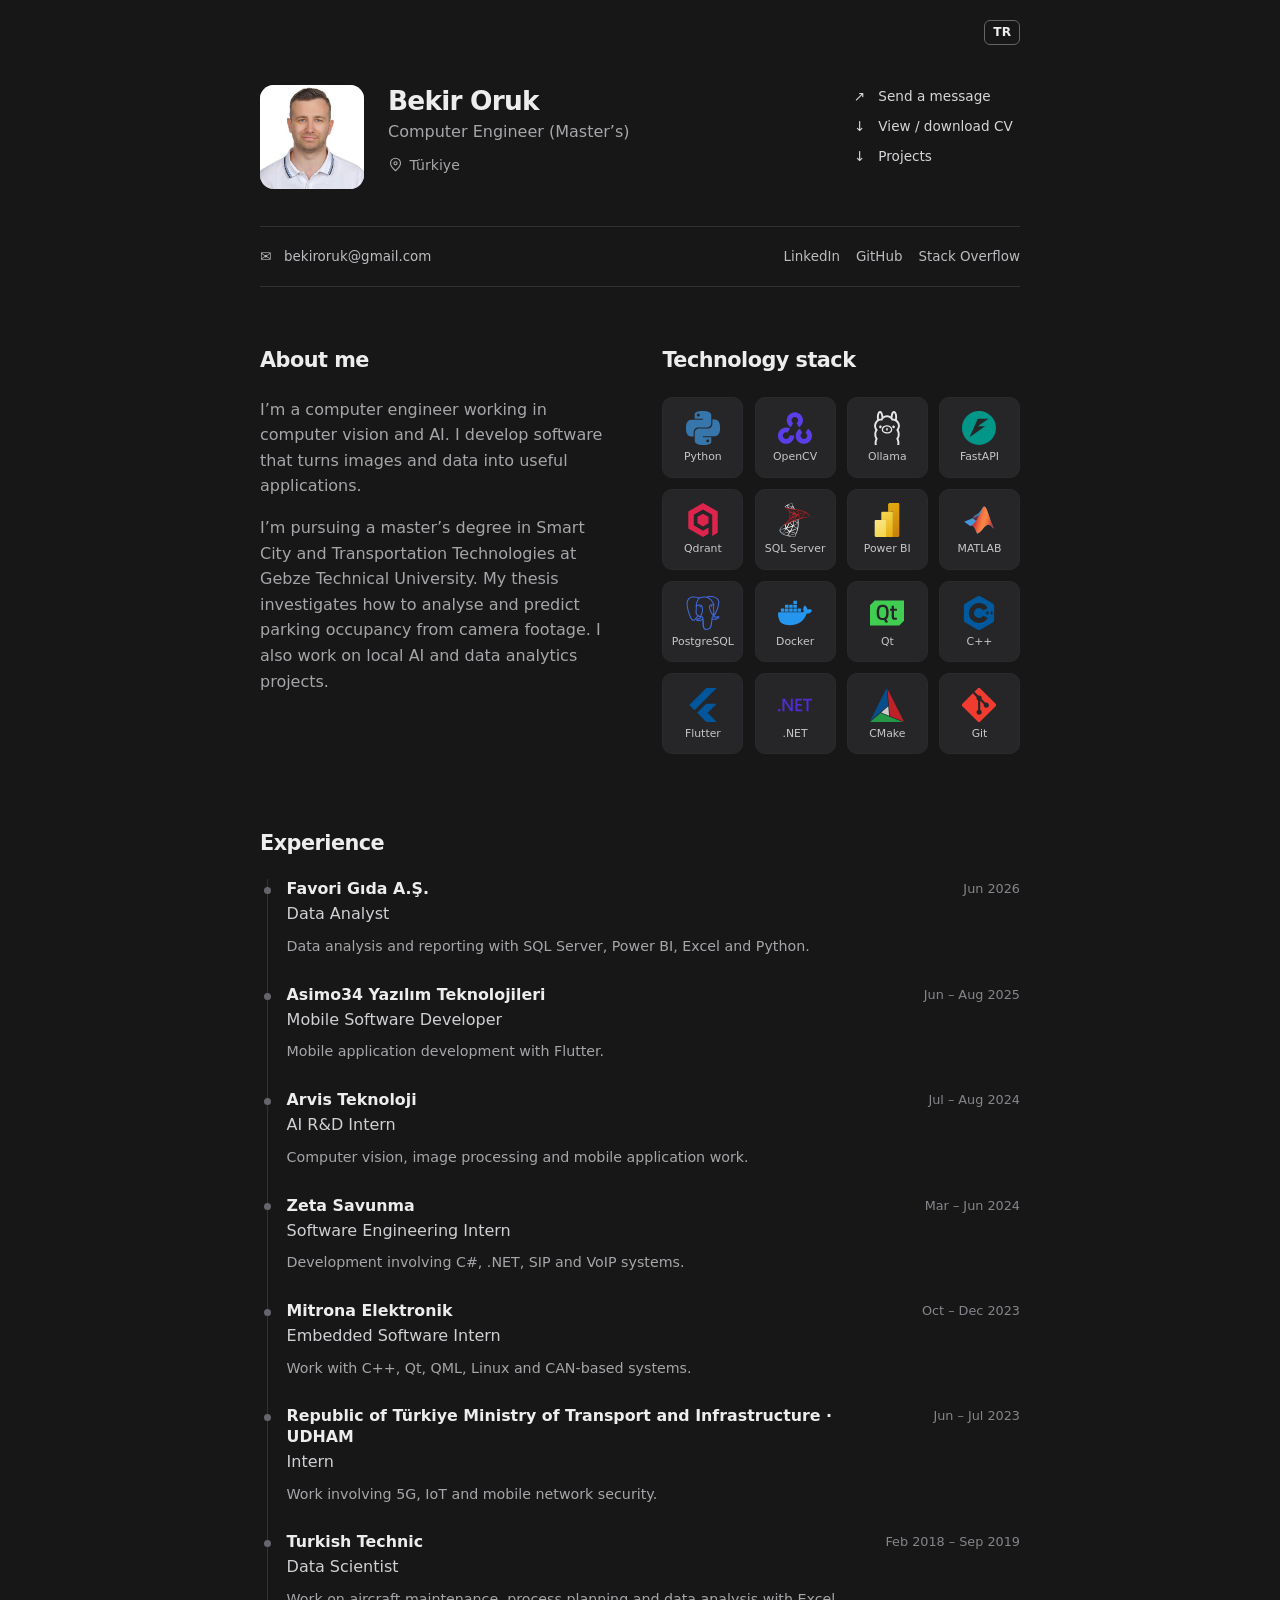
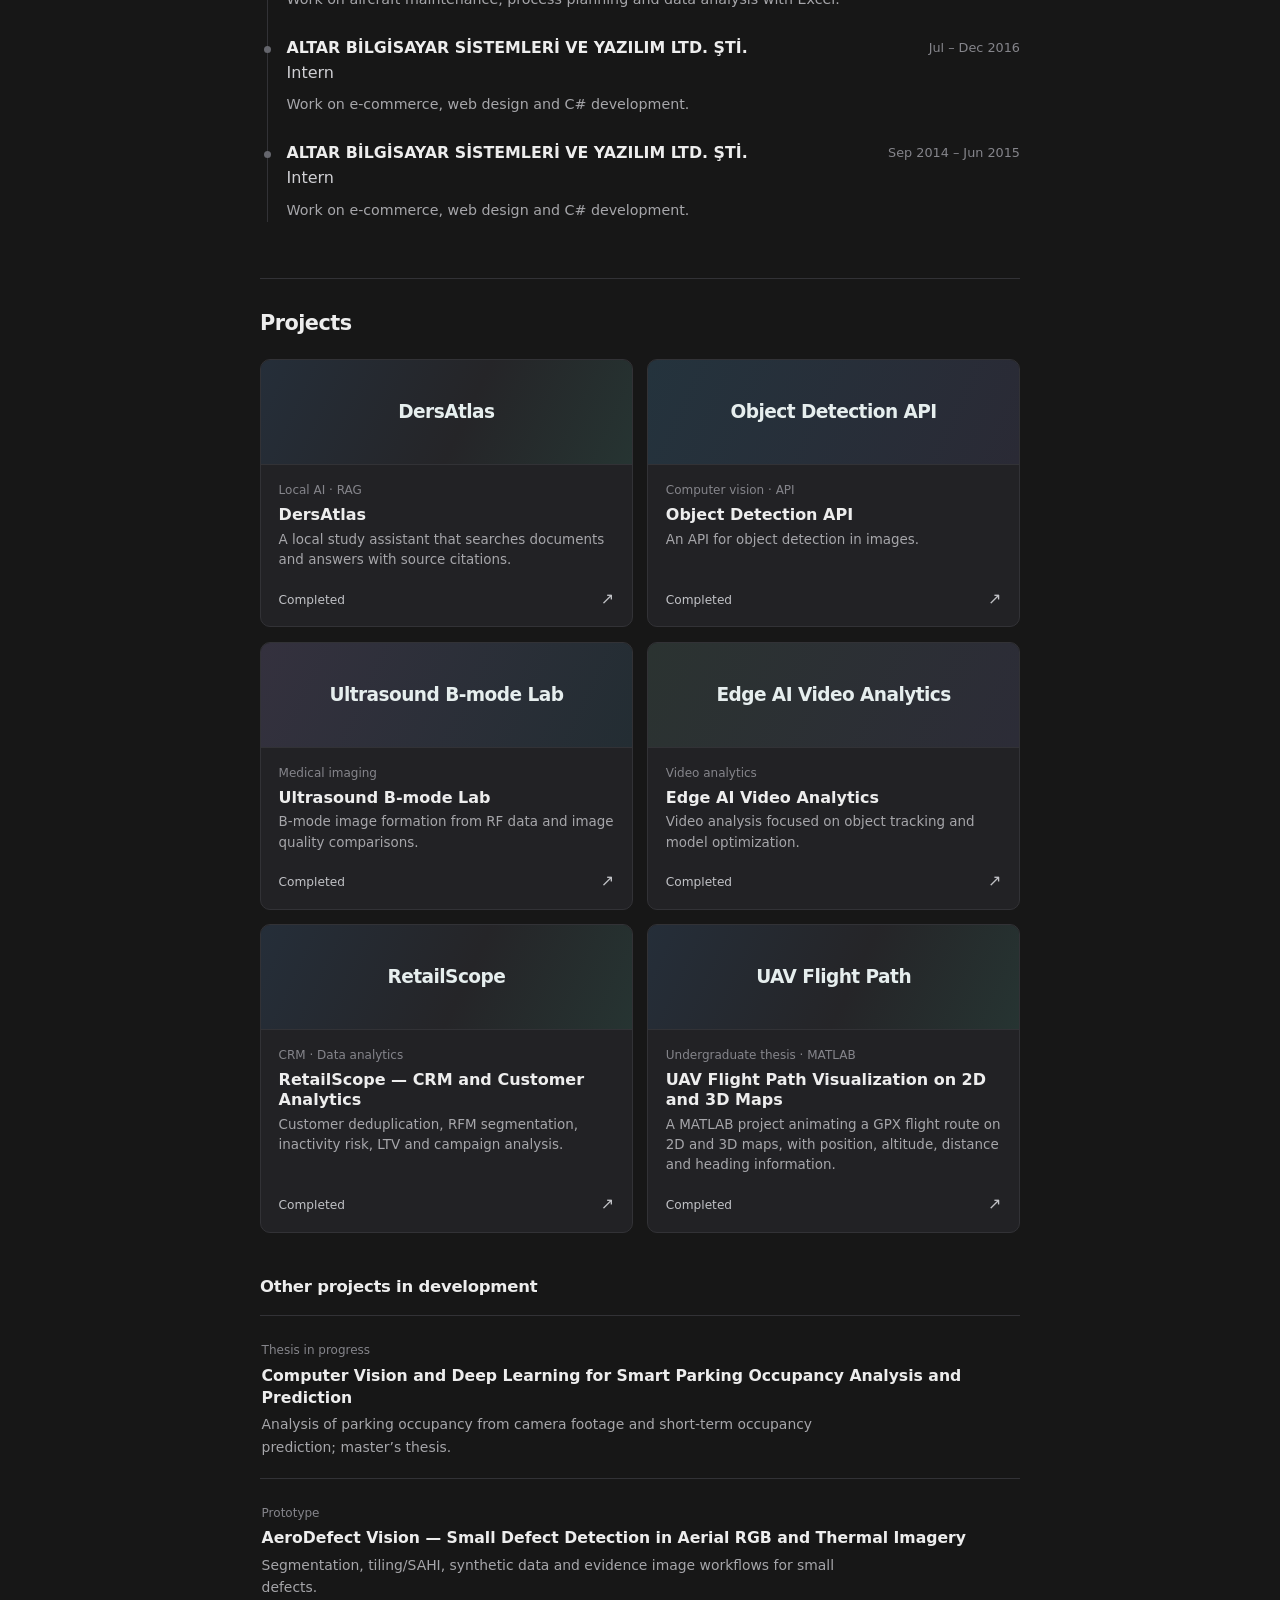
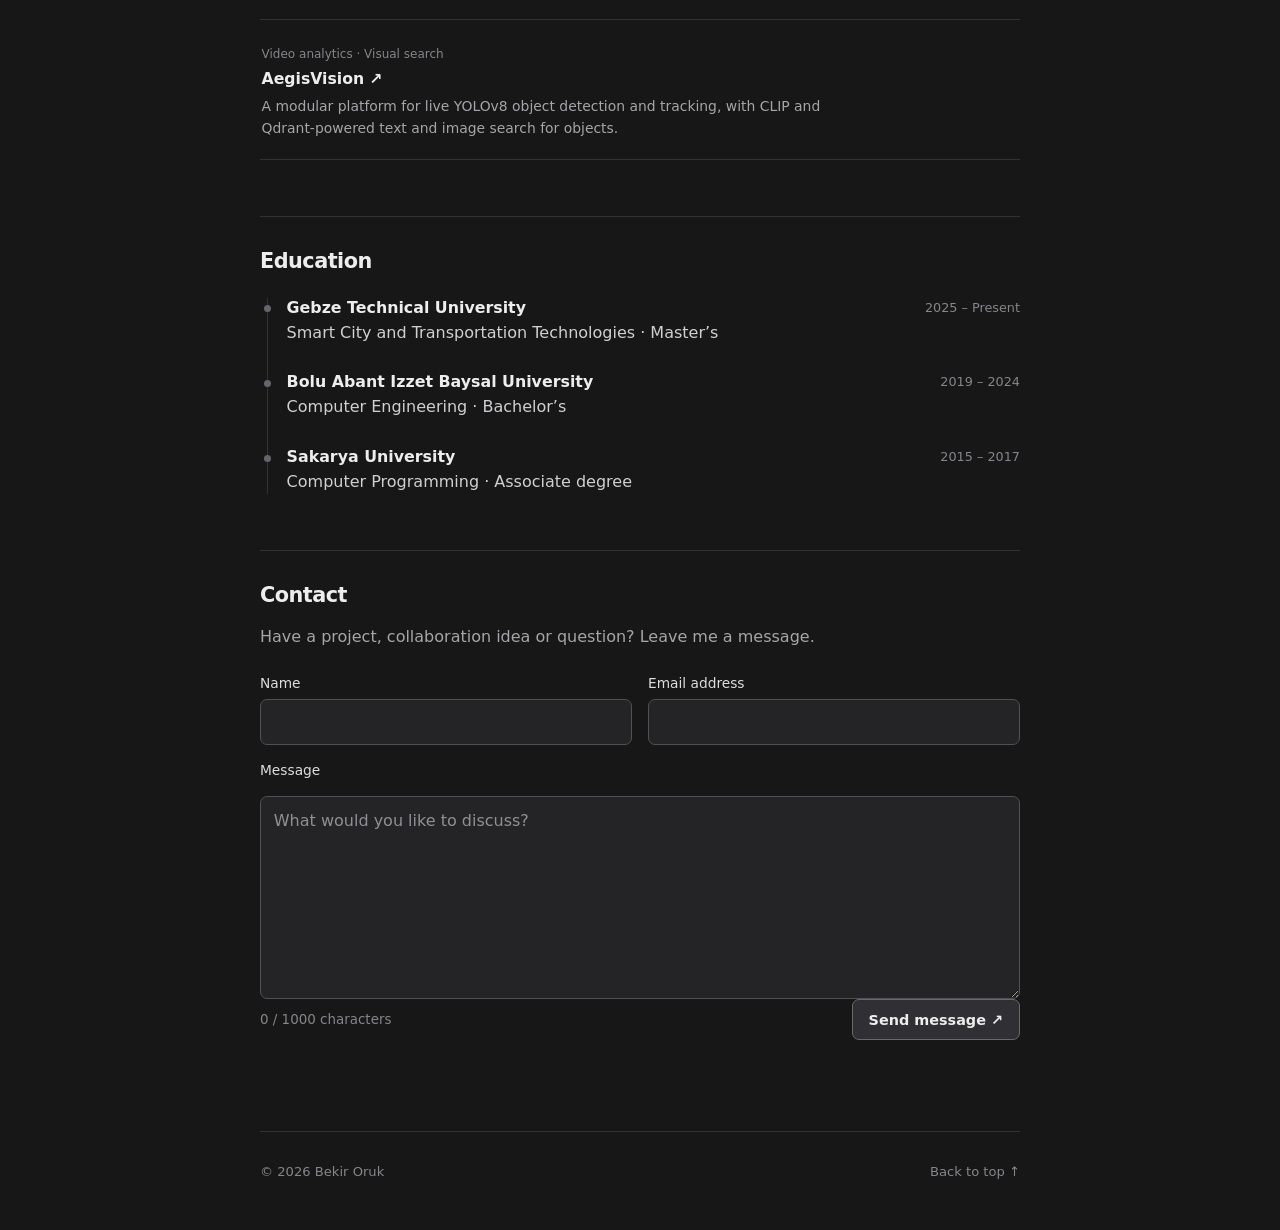
==== commit 8db4d6ec: "Balance overview with compact technology tiles and CMake" ====
--- a/en/index.html
+++ b/en/index.html
@@ -20,6 +20,7 @@
 <div class="tech" title="C++"><img src="../assets/icons/cplusplus.svg" alt="" width="34" height="34"><span>C++</span></div>
 <div class="tech" title="Flutter"><img src="../assets/icons/flutter.svg" alt="" width="34" height="34"><span>Flutter</span></div>
 <div class="tech" title=".NET"><img src="../assets/icons/dotnet.svg" alt="" width="34" height="34"><span>.NET</span></div>
+<div class="tech" title="CMake"><img src="../assets/icons/cmake.svg" alt="" width="34" height="34"><span>CMake</span></div>
 <div class="tech" title="Git"><img src="../assets/icons/git.svg" alt="" width="34" height="34"><span>Git</span></div></div></section></div>
 <section id="deneyim" class="block"><h2>Experience</h2><div class="timeline"><article class="timeline-item"><div class="timeline-head"><div><h3>Favori Gıda A.Ş.</h3><p class="timeline-role">Data Analyst</p></div><time>Jun 2026</time></div><p>Data analysis and reporting with SQL Server, Power BI, Excel and Python.</p></article>
 <article class="timeline-item"><div class="timeline-head"><div><h3>Asimo34 Yazılım Teknolojileri</h3><p class="timeline-role">Mobile Software Developer</p></div><time>Jun – Aug 2025</time></div><p>Mobile application development with Flutter.</p></article>
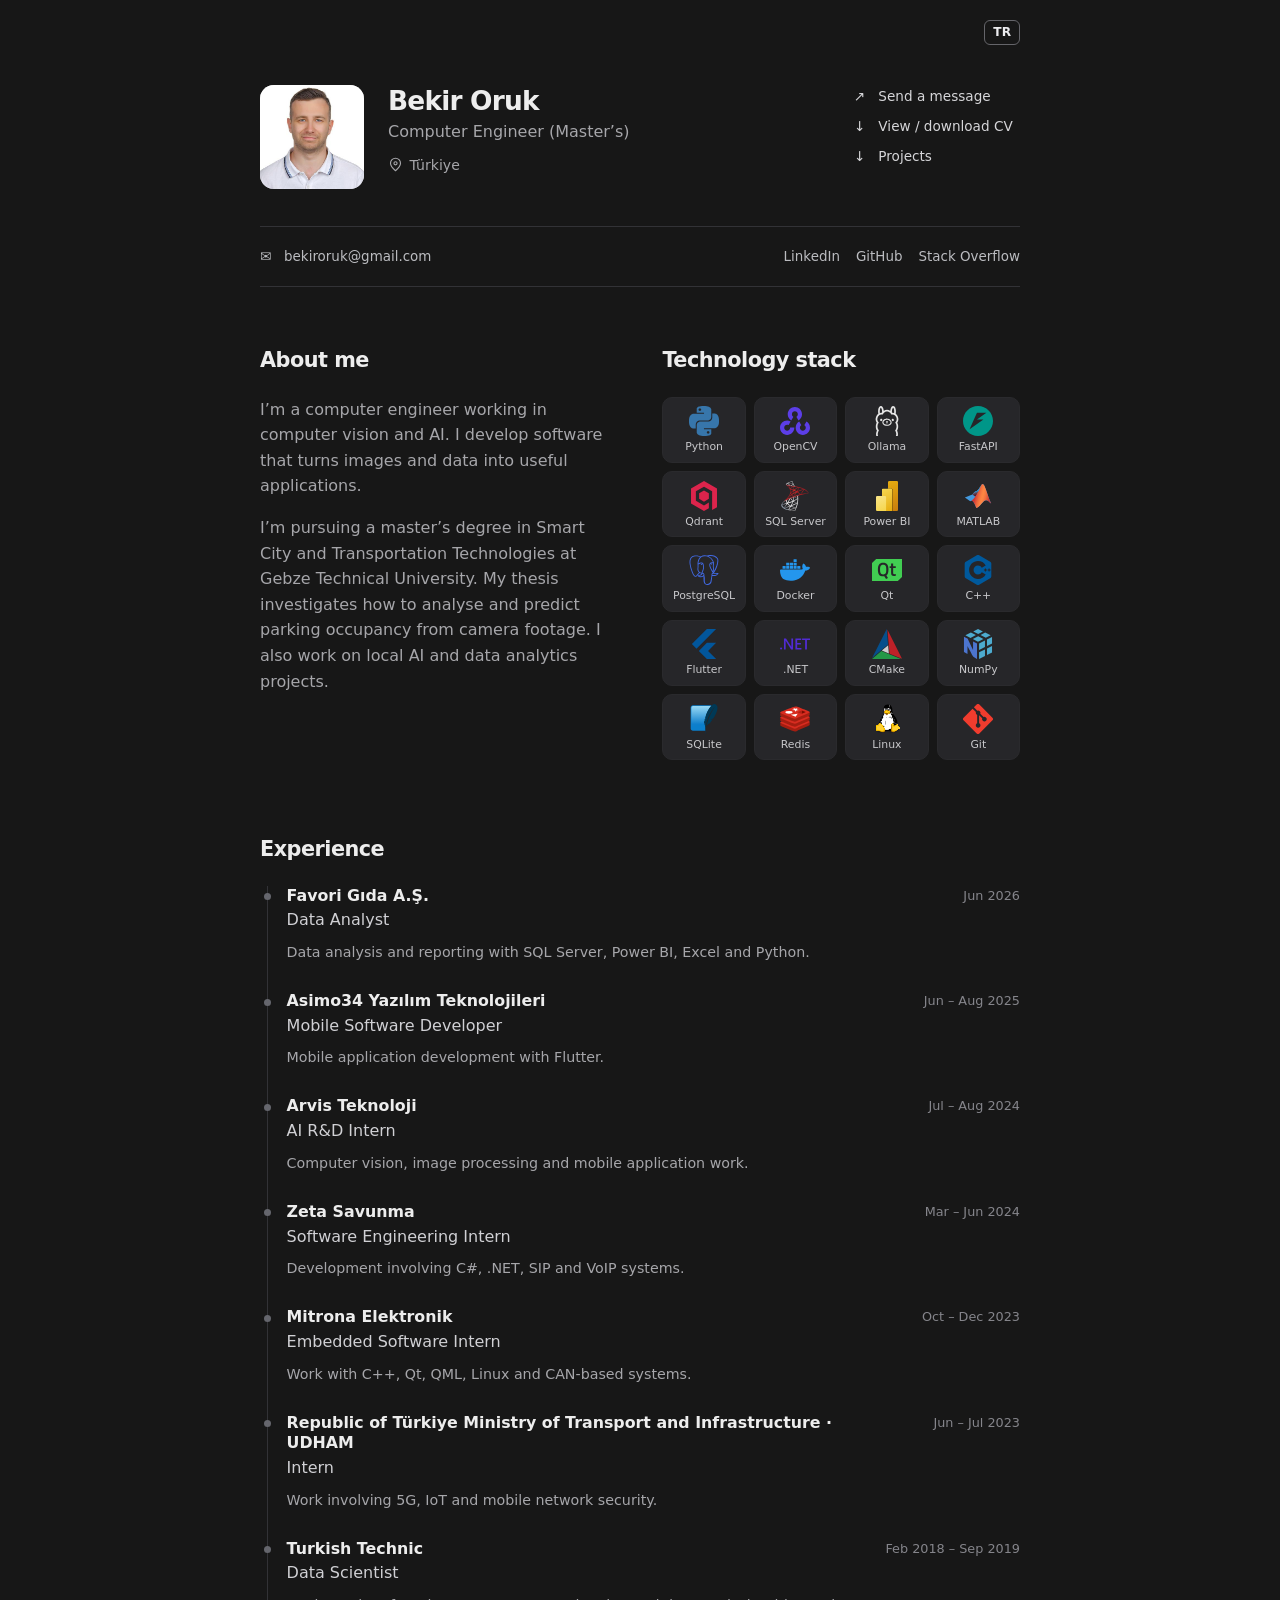
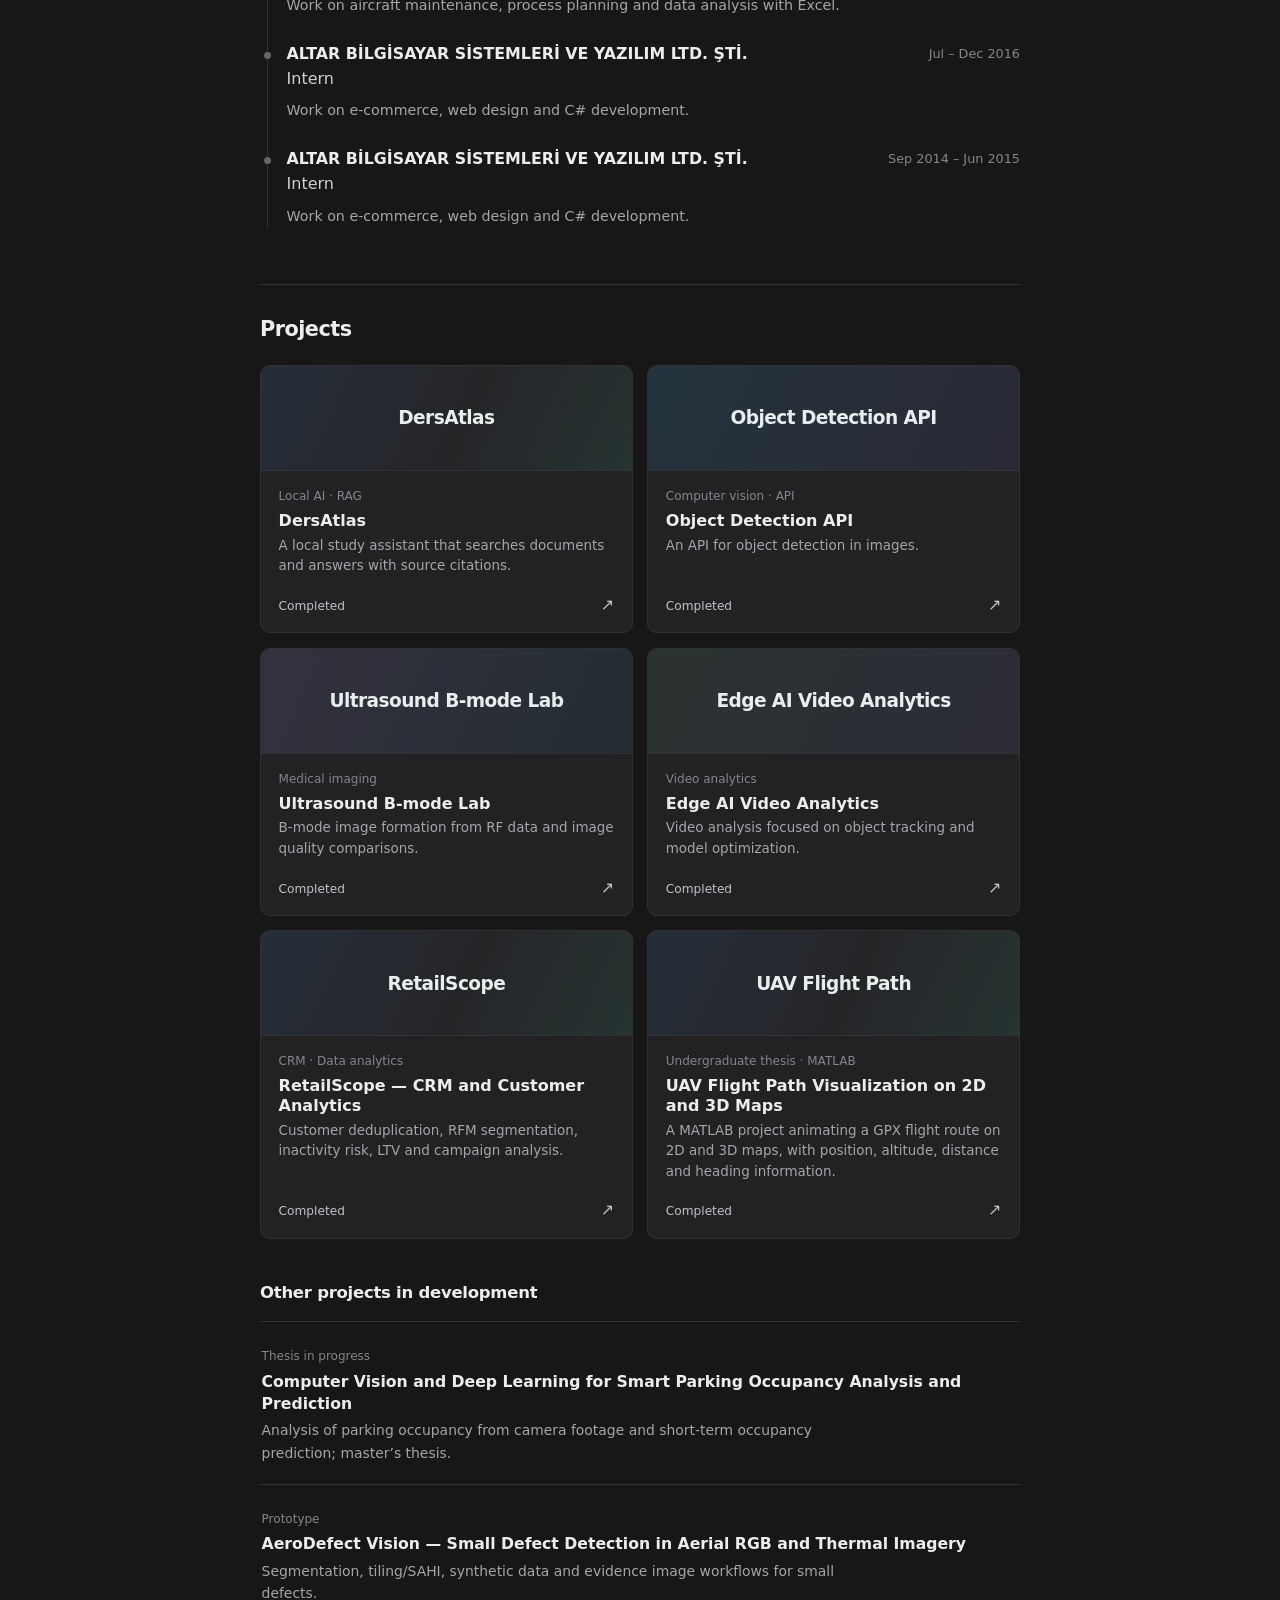
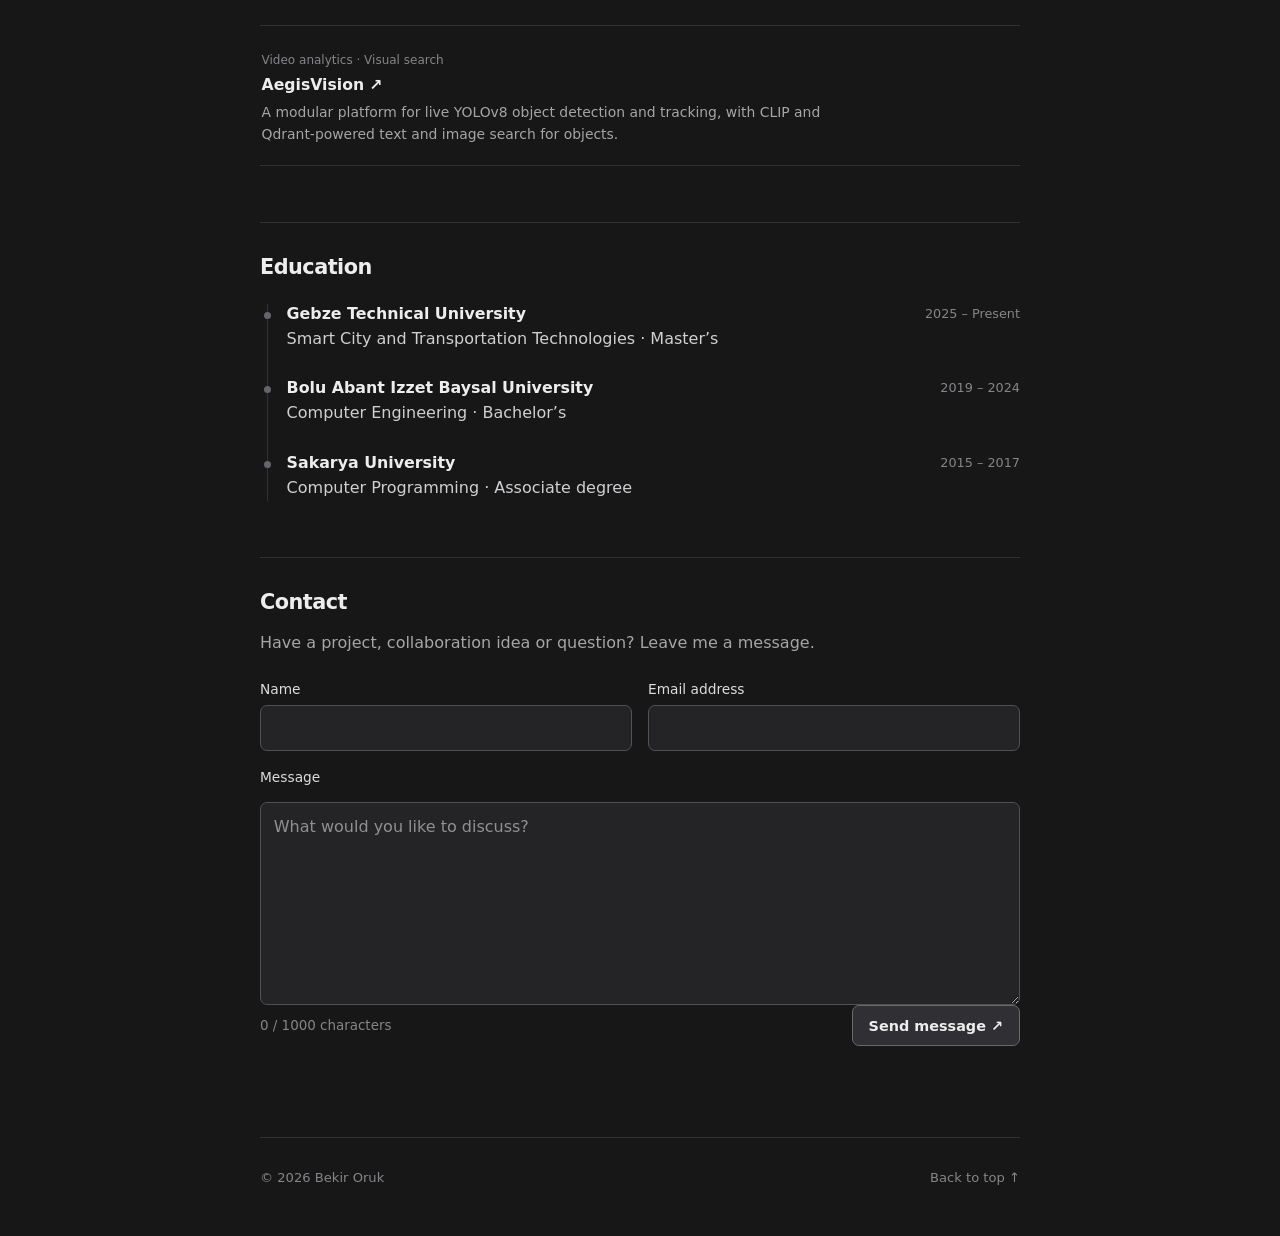
==== commit eff535f7: "Expand technology stack and animate tile contents on hover" ====
--- a/en/index.html
+++ b/en/index.html
@@ -21,6 +21,10 @@
 <div class="tech" title="Flutter"><img src="../assets/icons/flutter.svg" alt="" width="34" height="34"><span>Flutter</span></div>
 <div class="tech" title=".NET"><img src="../assets/icons/dotnet.svg" alt="" width="34" height="34"><span>.NET</span></div>
 <div class="tech" title="CMake"><img src="../assets/icons/cmake.svg" alt="" width="34" height="34"><span>CMake</span></div>
+<div class="tech" title="NumPy"><img src="../assets/icons/numpy.svg" alt="" width="34" height="34"><span>NumPy</span></div>
+<div class="tech" title="SQLite"><img src="../assets/icons/sqlite.svg" alt="" width="34" height="34"><span>SQLite</span></div>
+<div class="tech" title="Redis"><img src="../assets/icons/redis.svg" alt="" width="34" height="34"><span>Redis</span></div>
+<div class="tech" title="Linux"><img src="../assets/icons/linux.svg" alt="" width="34" height="34"><span>Linux</span></div>
 <div class="tech" title="Git"><img src="../assets/icons/git.svg" alt="" width="34" height="34"><span>Git</span></div></div></section></div>
 <section id="deneyim" class="block"><h2>Experience</h2><div class="timeline"><article class="timeline-item"><div class="timeline-head"><div><h3>Favori Gıda A.Ş.</h3><p class="timeline-role">Data Analyst</p></div><time>Jun 2026</time></div><p>Data analysis and reporting with SQL Server, Power BI, Excel and Python.</p></article>
 <article class="timeline-item"><div class="timeline-head"><div><h3>Asimo34 Yazılım Teknolojileri</h3><p class="timeline-role">Mobile Software Developer</p></div><time>Jun – Aug 2025</time></div><p>Mobile application development with Flutter.</p></article>
--- a/assets/css/styles.css
+++ b/assets/css/styles.css
@@ -15,8 +15,9 @@
 .quick-links{padding-top:.1rem}
 
 /* Technology logos shipped with the page */
-.tech{aspect-ratio:1;gap:.38rem}
-.tech img{width:34px;height:34px;display:block}
+.tech-grid{gap:.5rem}
+.tech{aspect-ratio:auto;min-height:64px;padding:.55rem .3rem;gap:.3rem}
+.tech img{width:30px;height:30px;display:block}
 .tech>span{font-size:.68rem;white-space:nowrap}
 .tech{position:relative;transition:transform .22s ease,border-color .22s ease,border-radius .22s ease,background-color .22s ease,box-shadow .22s ease}
 .tech img{transition:transform .22s ease}
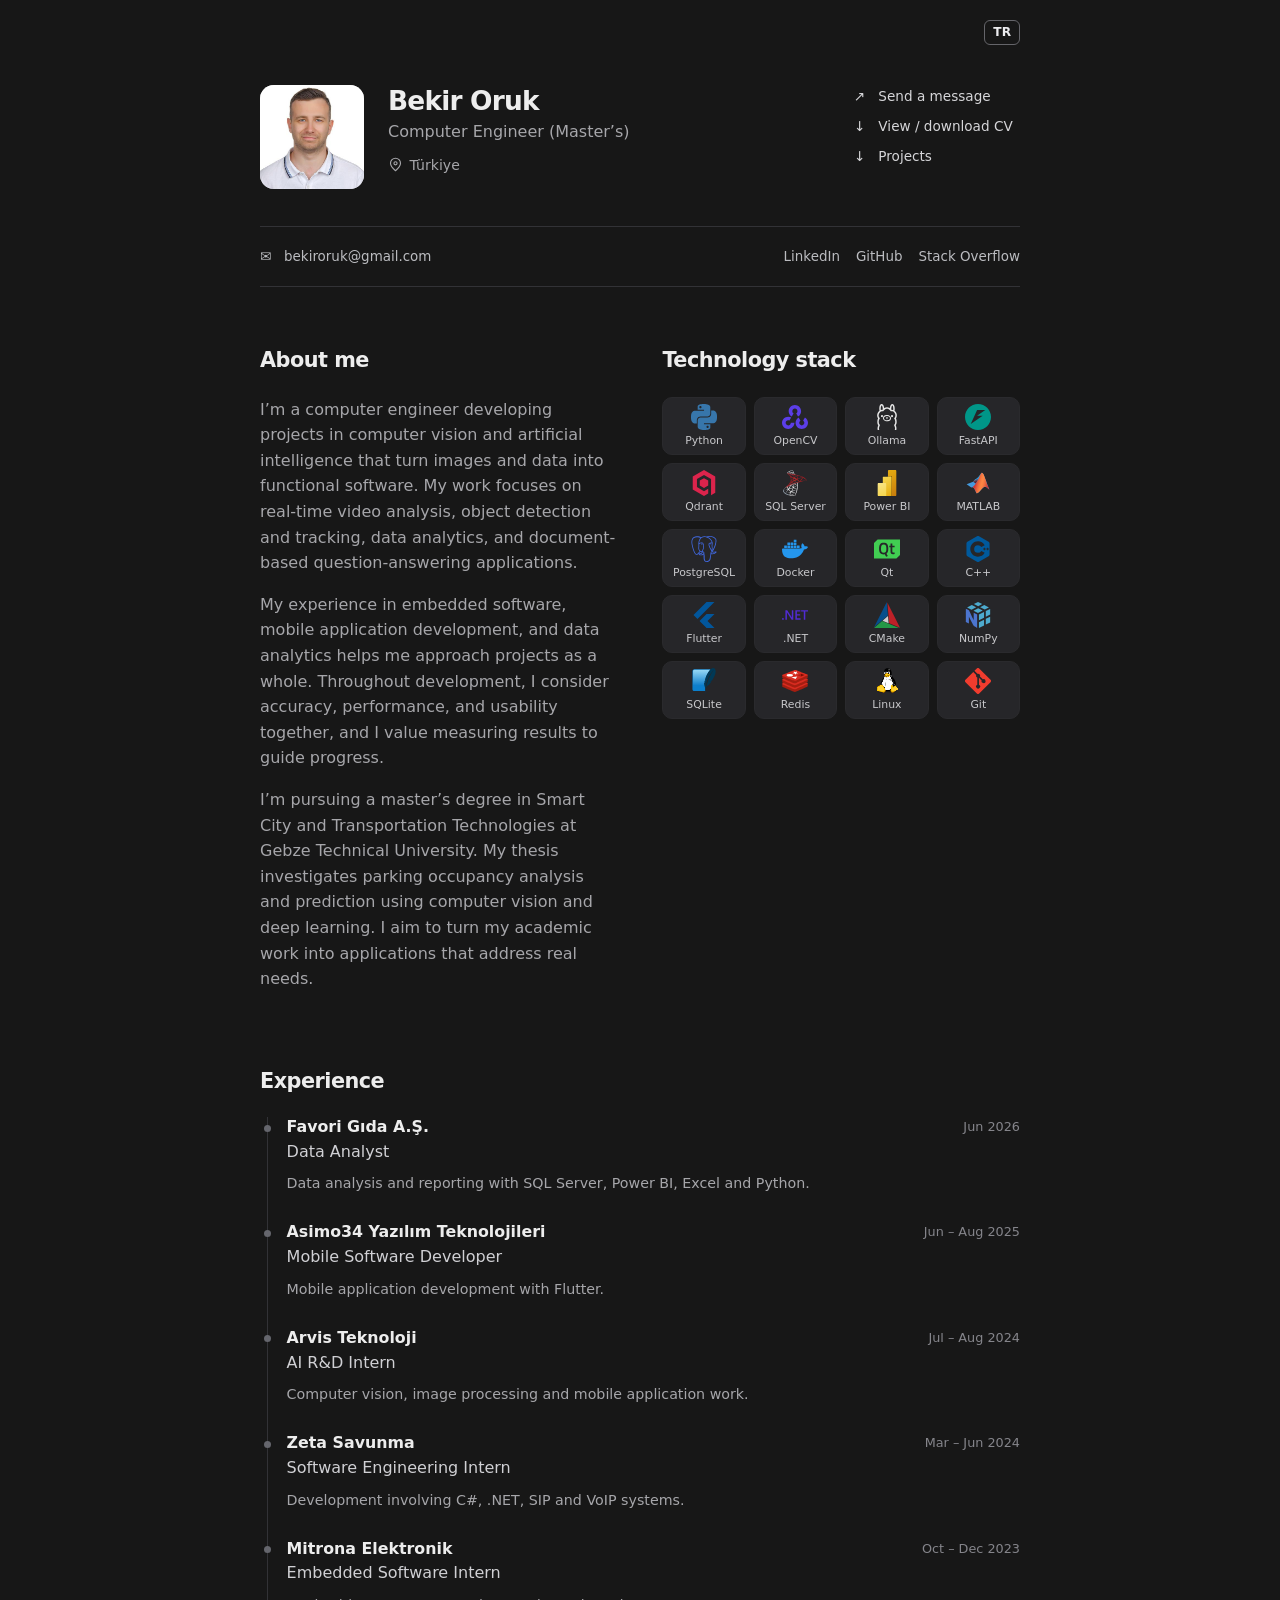
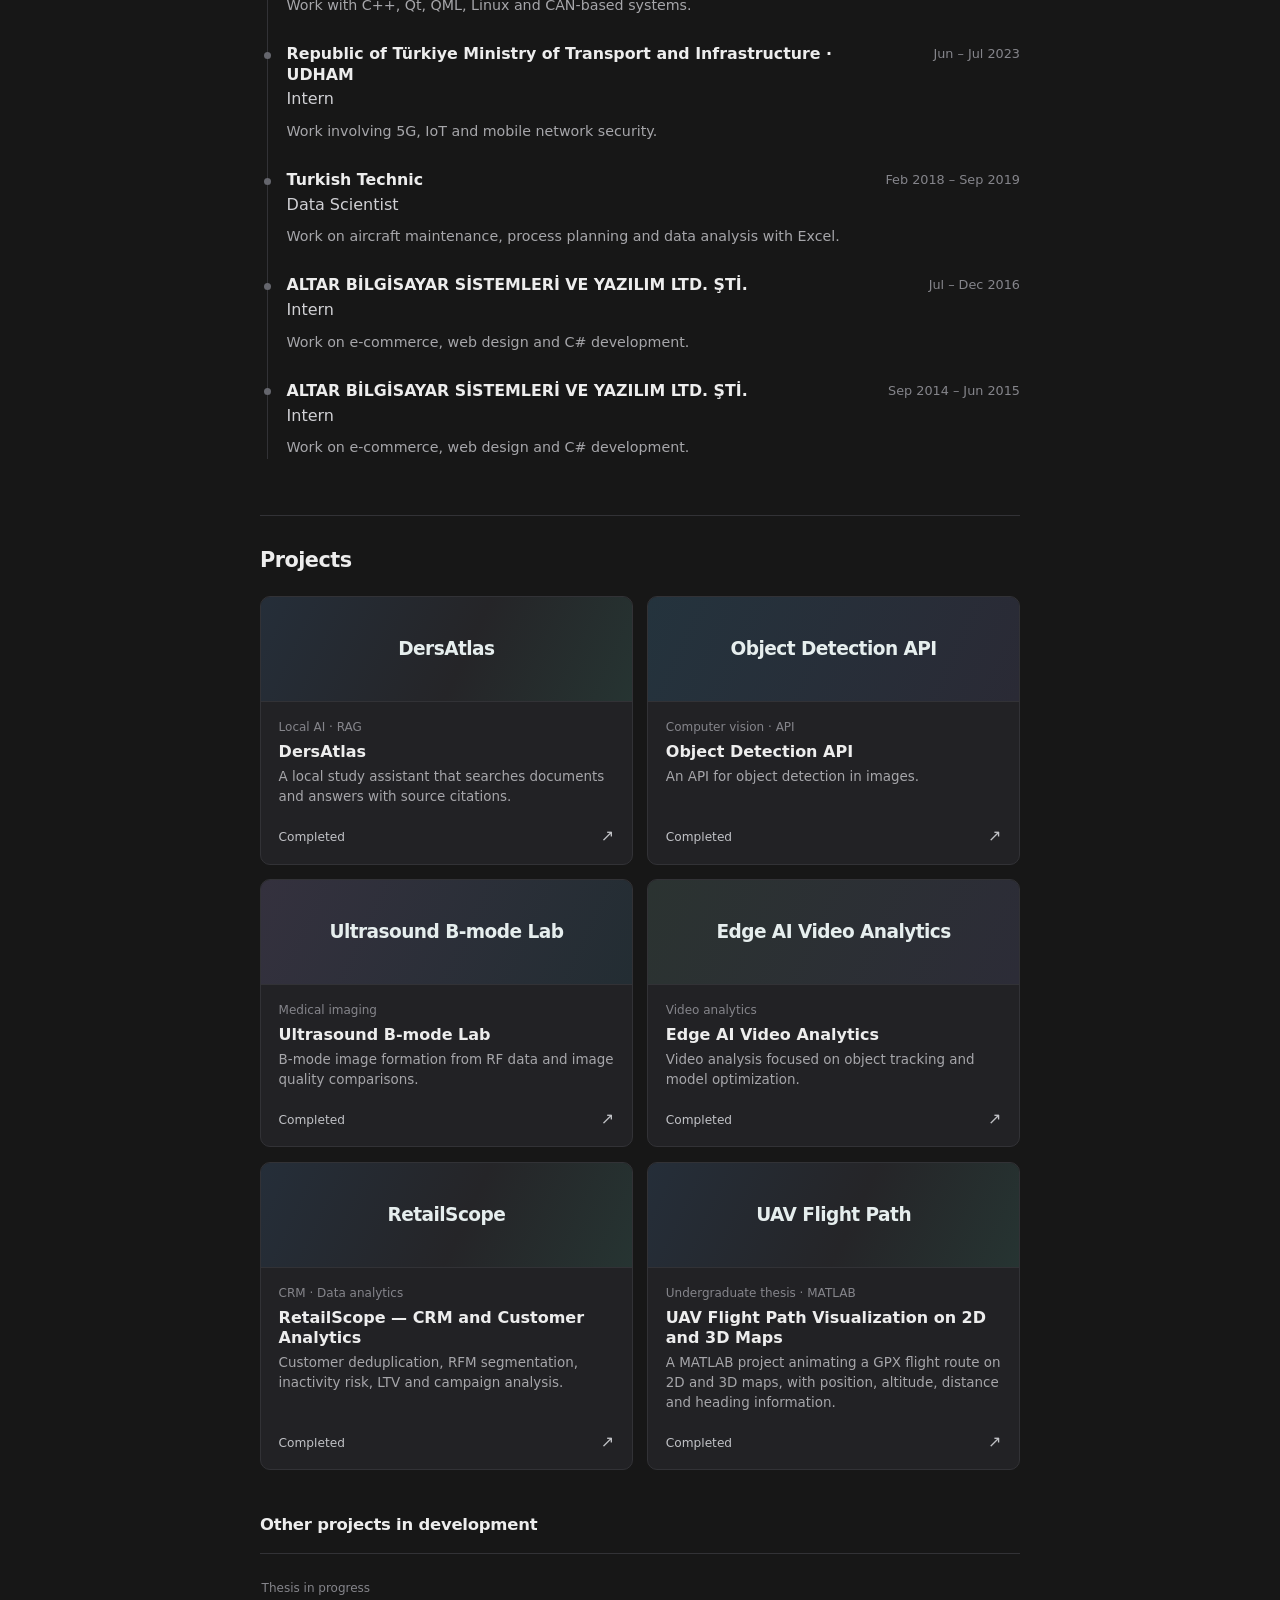
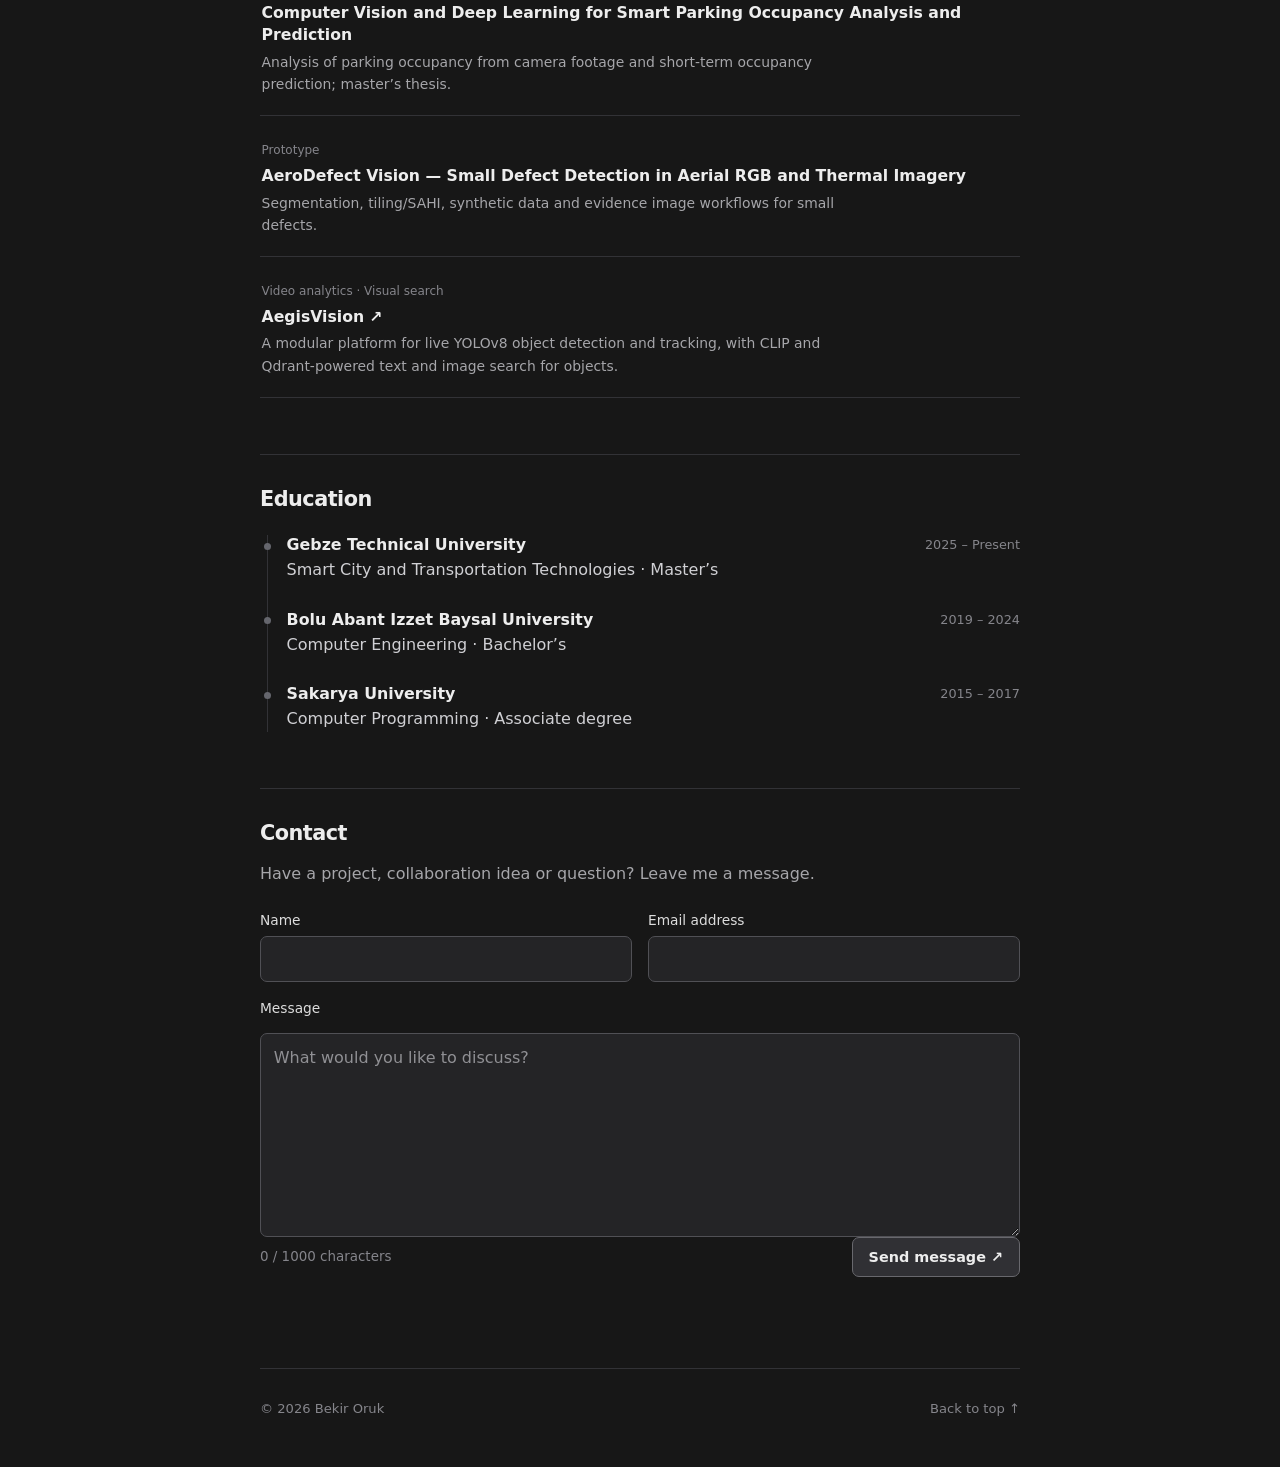
==== commit 87abb9a4: "Replace About section with approved professional bio" ====
--- a/en/index.html
+++ b/en/index.html
@@ -6,7 +6,7 @@
             <a href="https://github.com/bekiroruk" target="_blank" rel="noopener noreferrer" aria-label="GitHub profile" title="GitHub"><svg viewBox="0 0 24 24" aria-hidden="true" focusable="false" fill="currentColor"><path d="M12 .9a11.1 11.1 0 0 0-3.51 21.63c.56.1.76-.24.76-.54v-2.12c-3.1.67-3.75-1.32-3.75-1.32-.5-1.28-1.24-1.62-1.24-1.62-1.01-.69.08-.68.08-.68 1.12.08 1.71 1.15 1.71 1.15 1 .69 2.61.49 3.25.37.1-.72.39-1.22.71-1.5-2.48-.28-5.09-1.24-5.09-5.48 0-1.21.43-2.2 1.15-2.97-.11-.28-.5-1.41.11-2.94 0 0 .94-.3 3.05 1.13a10.5 10.5 0 0 1 5.55 0c2.12-1.43 3.05-1.13 3.05-1.13.61 1.53.23 2.66.12 2.94.72.77 1.15 1.76 1.15 2.97 0 4.25-2.62 5.2-5.11 5.47.4.35.76 1.03.76 2.08v3.08c0 .3.2.65.77.54A11.1 11.1 0 0 0 12 .9Z"/></svg><span>GitHub</span></a>
             <a href="https://stackoverflow.com/users/26426395/bekir-oruk" target="_blank" rel="noopener noreferrer" aria-label="Stack Overflow profile" title="Stack Overflow"><svg viewBox="0 0 24 24" aria-hidden="true" focusable="false" fill="currentColor"><path d="M5 16h2v4h11v-4h2v6H5v-6Zm3 1h9v2H8v-2Zm.3-3.8 9.1 1.9-.4 1.9-9.1-1.9.4-1.9Zm1.6-4 8.3 3.9-.8 1.8-8.3-3.9.8-1.8Zm2.6-3.5 6.9 6.1-1.3 1.5-6.9-6.1 1.3-1.5ZM16.3 2l5 7.8-1.7 1.1-5-7.8L16.3 2Z"/></svg><span>Stack Overflow</span></a>
           </nav></div>
-<div class="overview"><section id="hakkimda" class="about"><h2>About me</h2><p>I’m a computer engineer working in computer vision and AI. I develop software that turns images and data into useful applications.</p><p>I’m pursuing a master’s degree in Smart City and Transportation Technologies at Gebze Technical University. My thesis investigates how to analyse and predict parking occupancy from camera footage. I also work on local AI and data analytics projects.</p></section><section id="teknolojiler" class="stack"><h2>Technology stack</h2><div class="tech-grid"><div class="tech" title="Python"><img src="../assets/icons/python.svg" alt="" width="34" height="34"><span>Python</span></div>
+<div class="overview"><section id="hakkimda" class="about"><h2>About me</h2><p>I’m a computer engineer developing projects in computer vision and artificial intelligence that turn images and data into functional software. My work focuses on real-time video analysis, object detection and tracking, data analytics, and document-based question-answering applications.</p><p>My experience in embedded software, mobile application development, and data analytics helps me approach projects as a whole. Throughout development, I consider accuracy, performance, and usability together, and I value measuring results to guide progress.</p><p>I’m pursuing a master’s degree in Smart City and Transportation Technologies at Gebze Technical University. My thesis investigates parking occupancy analysis and prediction using computer vision and deep learning. I aim to turn my academic work into applications that address real needs.</p></section><section id="teknolojiler" class="stack"><h2>Technology stack</h2><div class="tech-grid"><div class="tech" title="Python"><img src="../assets/icons/python.svg" alt="" width="34" height="34"><span>Python</span></div>
 <div class="tech" title="OpenCV"><img src="../assets/icons/opencv.svg" alt="" width="34" height="34"><span>OpenCV</span></div>
 <div class="tech" title="Ollama"><img src="../assets/icons/ollama.svg" alt="" width="34" height="34"><span>Ollama</span></div>
 <div class="tech" title="FastAPI"><img src="../assets/icons/fastapi.svg" alt="" width="34" height="34"><span>FastAPI</span></div>
--- a/assets/css/styles.css
+++ b/assets/css/styles.css
@@ -16,13 +16,14 @@
 
 /* Technology logos shipped with the page */
 .tech-grid{gap:.5rem}
-.tech{aspect-ratio:auto;min-height:64px;padding:.55rem .3rem;gap:.3rem}
-.tech img{width:30px;height:30px;display:block}
-.tech>span{font-size:.68rem;white-space:nowrap}
+.tech{aspect-ratio:auto;min-height:58px;padding:.4rem .3rem;gap:.3rem}
+.tech img{width:26px;height:26px;display:block}
+.tech>span{font-size:.68rem;white-space:nowrap;transition:transform .22s ease,color .22s ease}
 .tech{position:relative;transition:transform .22s ease,border-color .22s ease,border-radius .22s ease,background-color .22s ease,box-shadow .22s ease}
 .tech img{transition:transform .22s ease}
-@media(hover:hover) and (pointer:fine){.tech:hover{z-index:1;transform:translateY(-3px) scale(1.045);border-color:#7793a7;border-radius:14px;background:#2b2d31;box-shadow:0 9px 24px rgba(0,0,0,.25),0 0 0 1px rgba(123,172,204,.15)}.tech:hover img{transform:scale(1.07)}}
-@media(prefers-reduced-motion:reduce){.tech,.tech img{transition:none}.tech:hover,.tech:hover img{transform:none}}
+@media(hover:hover) and (pointer:fine){.tech:hover{z-index:1;transform:translateY(-3px) scale(1.045);border-color:#7793a7;border-radius:14px;background:#2b2d31;box-shadow:0 9px 24px rgba(0,0,0,.25),0 0 0 1px rgba(123,172,204,.15)}.tech:hover img{animation:tech-float .9s ease-in-out infinite}.tech:hover>span{transform:translateY(-1px);color:#fff}}
+@keyframes tech-float{0%,100%{transform:translateY(0) rotate(-4deg) scale(1.08)}50%{transform:translateY(-4px) rotate(4deg) scale(1.08)}}
+@media(prefers-reduced-motion:reduce){.tech,.tech img,.tech>span{transition:none}.tech:hover,.tech:hover img,.tech:hover>span{transform:none;animation:none}}
 
 /* Timeline dates share a right edge regardless of title length */
 .timeline-head{display:grid;grid-template-columns:minmax(0,1fr) 126px;align-items:start}
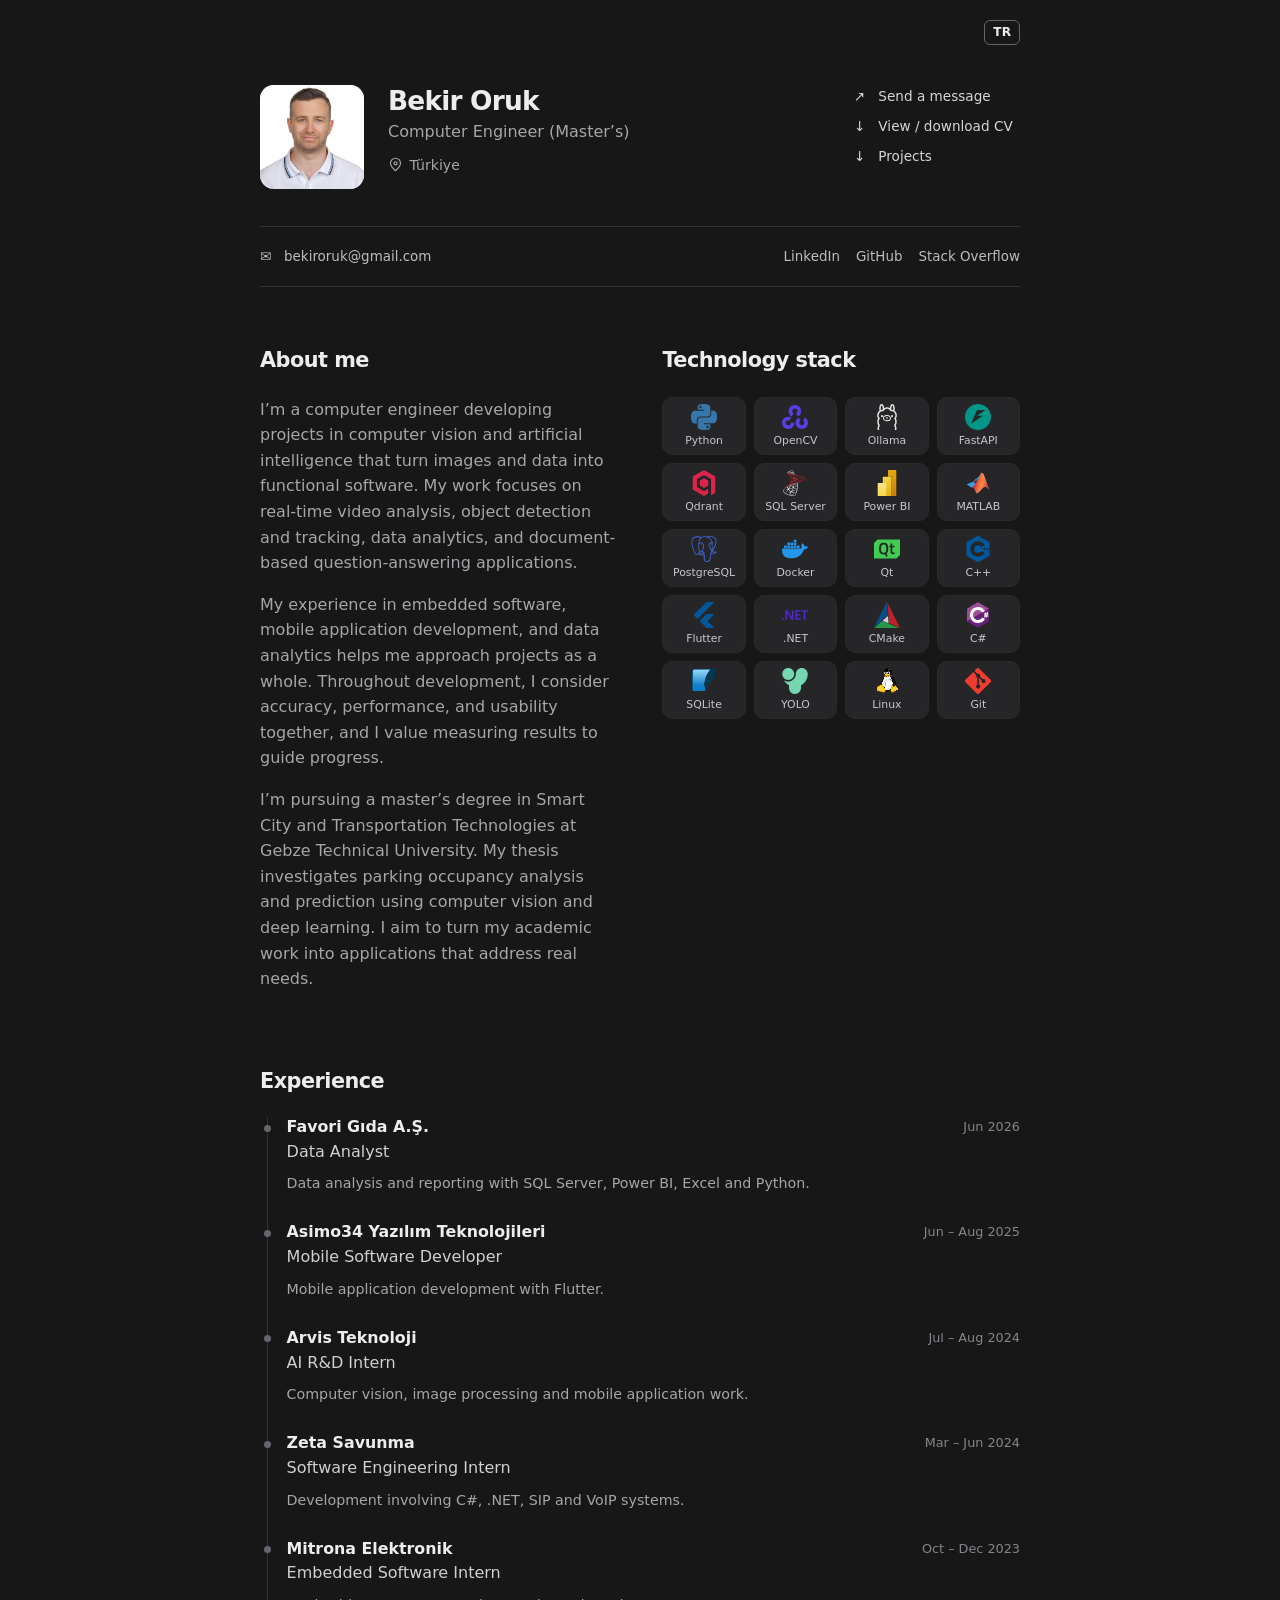
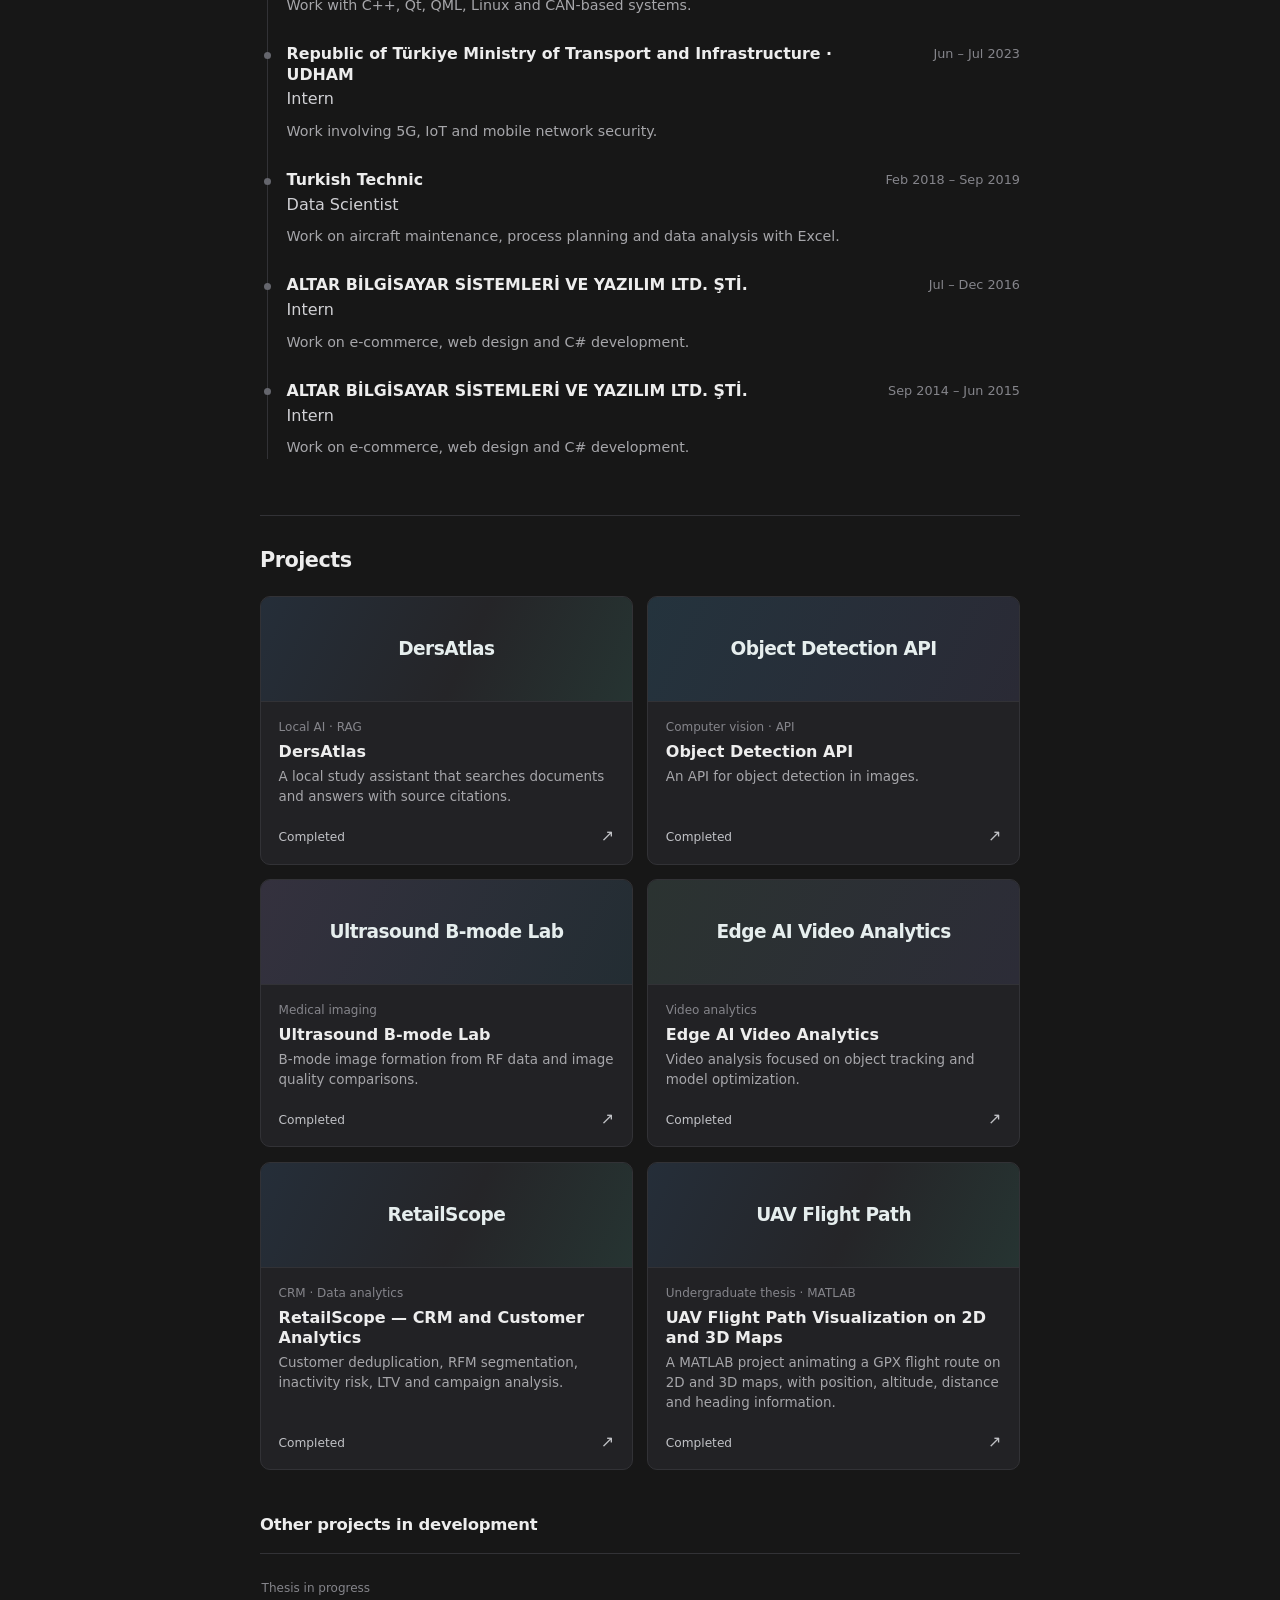
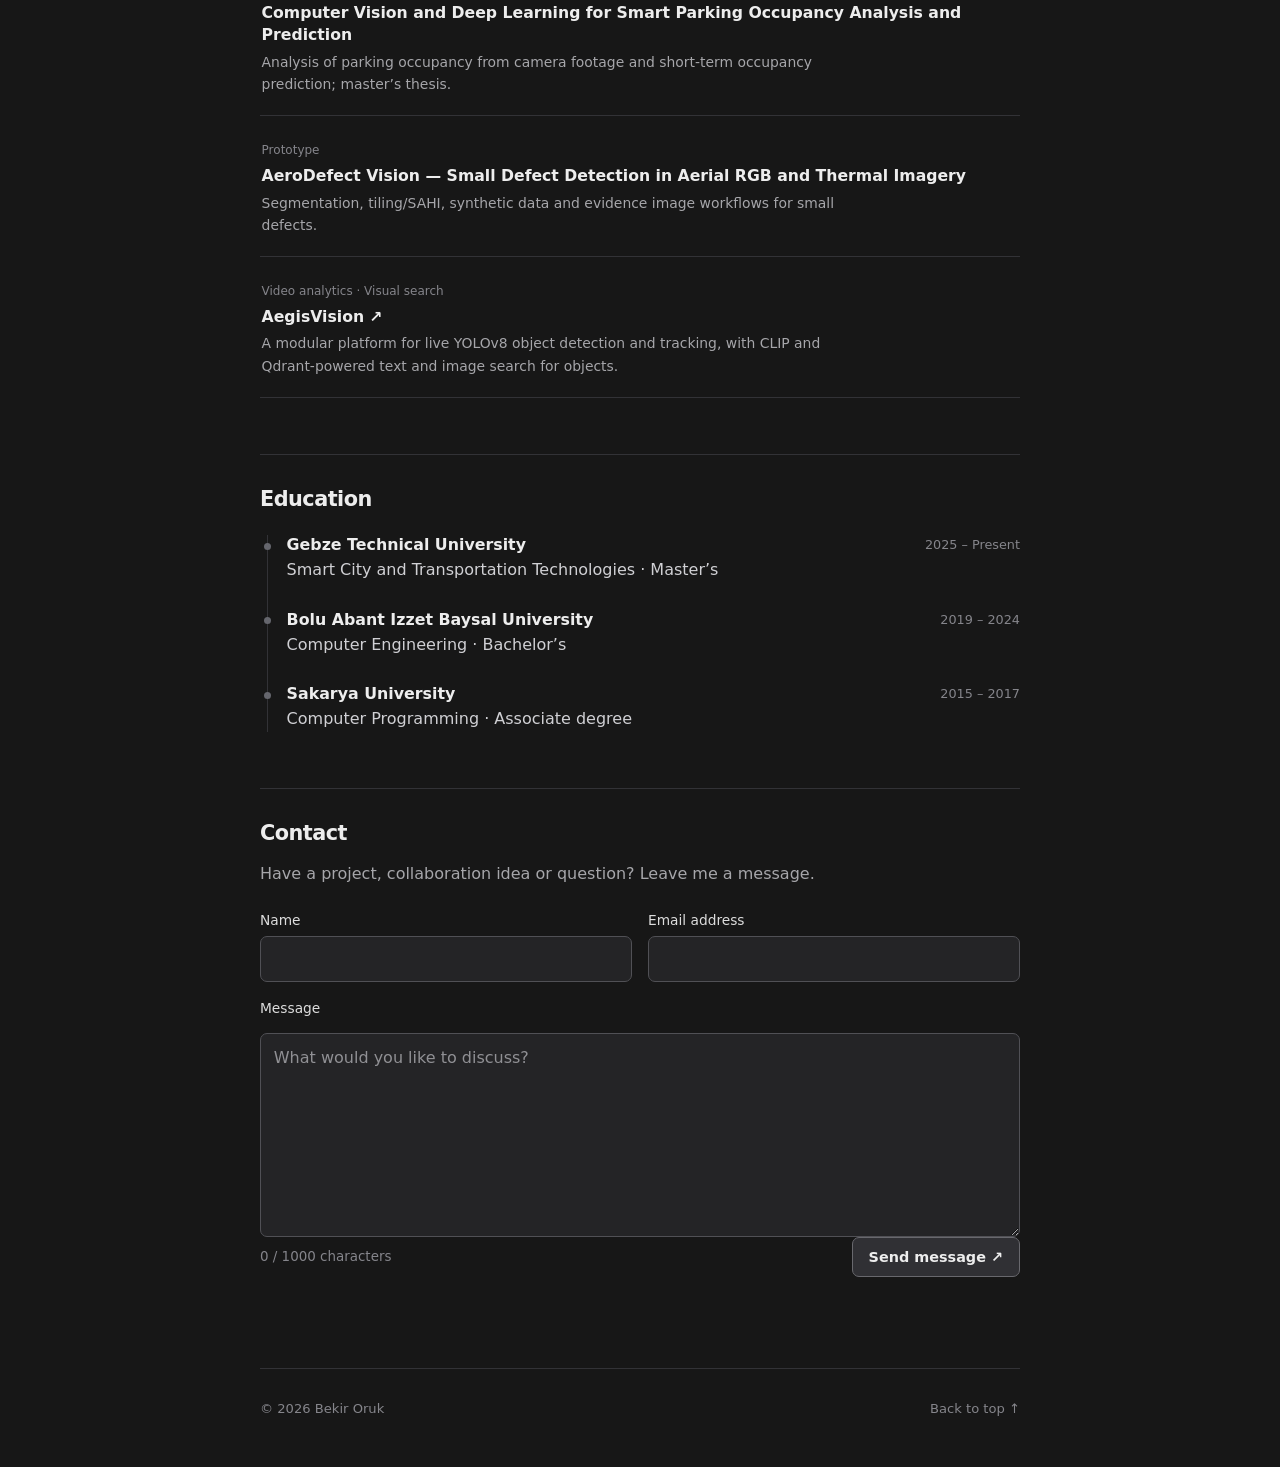
==== commit 33c5dad8: "Replace Redis and NumPy with C# and YOLO" ====
--- a/en/index.html
+++ b/en/index.html
@@ -21,9 +21,9 @@
 <div class="tech" title="Flutter"><img src="../assets/icons/flutter.svg" alt="" width="34" height="34"><span>Flutter</span></div>
 <div class="tech" title=".NET"><img src="../assets/icons/dotnet.svg" alt="" width="34" height="34"><span>.NET</span></div>
 <div class="tech" title="CMake"><img src="../assets/icons/cmake.svg" alt="" width="34" height="34"><span>CMake</span></div>
-<div class="tech" title="NumPy"><img src="../assets/icons/numpy.svg" alt="" width="34" height="34"><span>NumPy</span></div>
+<div class="tech" title="C#"><img src="../assets/icons/csharp.svg" alt="" width="34" height="34"><span>C#</span></div>
 <div class="tech" title="SQLite"><img src="../assets/icons/sqlite.svg" alt="" width="34" height="34"><span>SQLite</span></div>
-<div class="tech" title="Redis"><img src="../assets/icons/redis.svg" alt="" width="34" height="34"><span>Redis</span></div>
+<div class="tech" title="YOLO"><img src="../assets/icons/yolo.svg" alt="" width="34" height="34"><span>YOLO</span></div>
 <div class="tech" title="Linux"><img src="../assets/icons/linux.svg" alt="" width="34" height="34"><span>Linux</span></div>
 <div class="tech" title="Git"><img src="../assets/icons/git.svg" alt="" width="34" height="34"><span>Git</span></div></div></section></div>
 <section id="deneyim" class="block"><h2>Experience</h2><div class="timeline"><article class="timeline-item"><div class="timeline-head"><div><h3>Favori Gıda A.Ş.</h3><p class="timeline-role">Data Analyst</p></div><time>Jun 2026</time></div><p>Data analysis and reporting with SQL Server, Power BI, Excel and Python.</p></article>
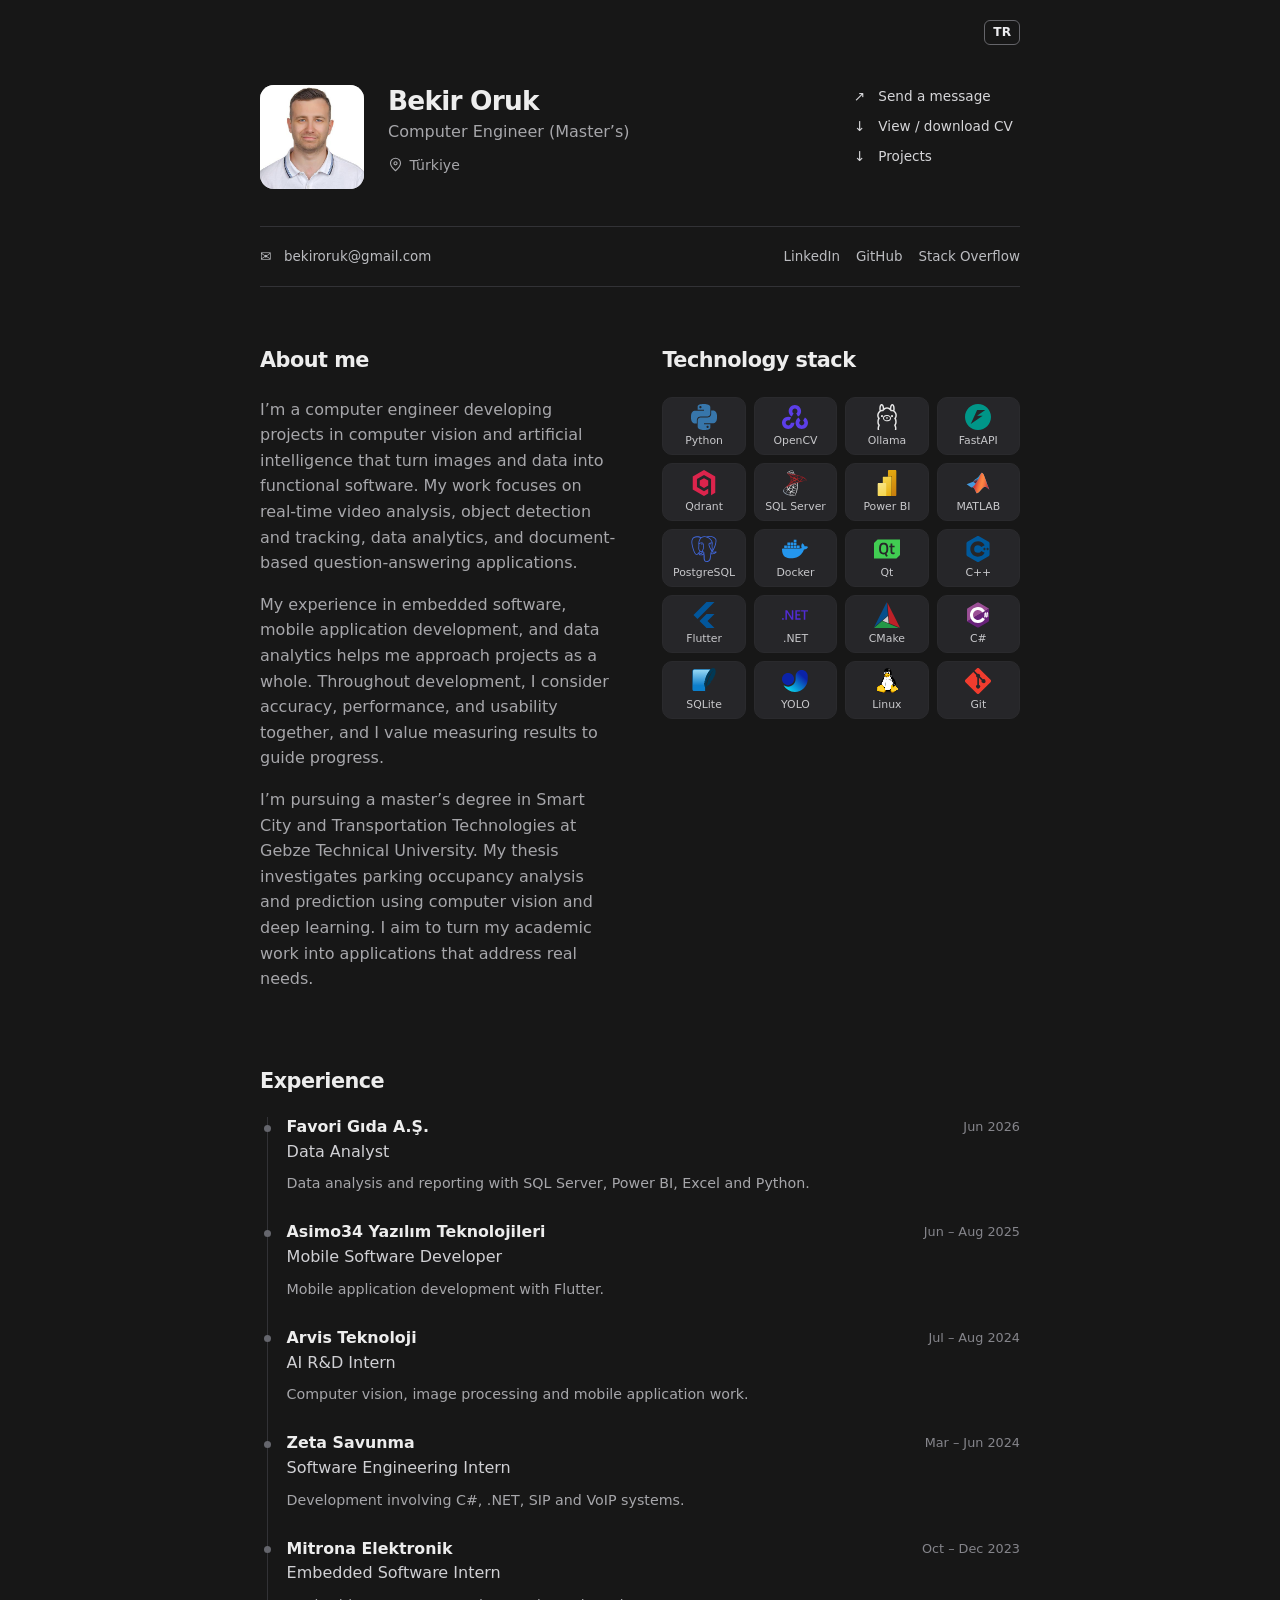
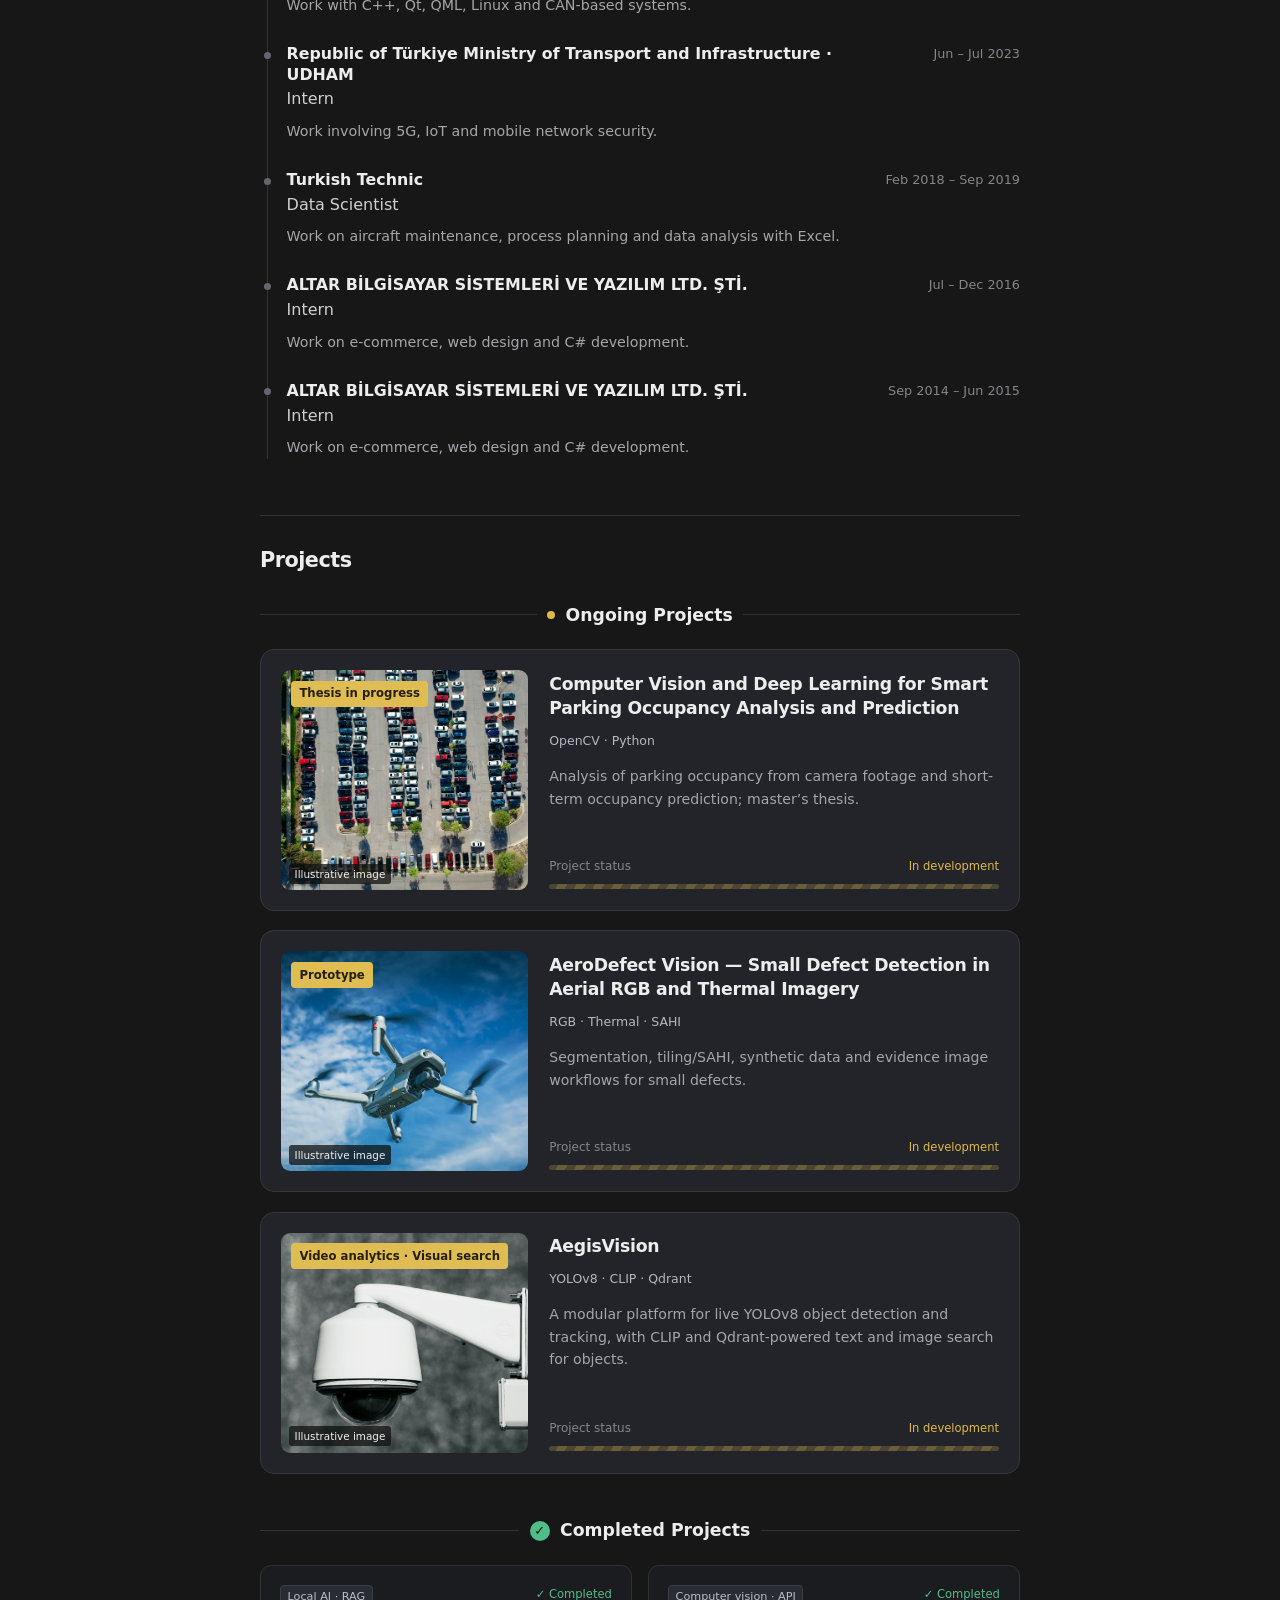
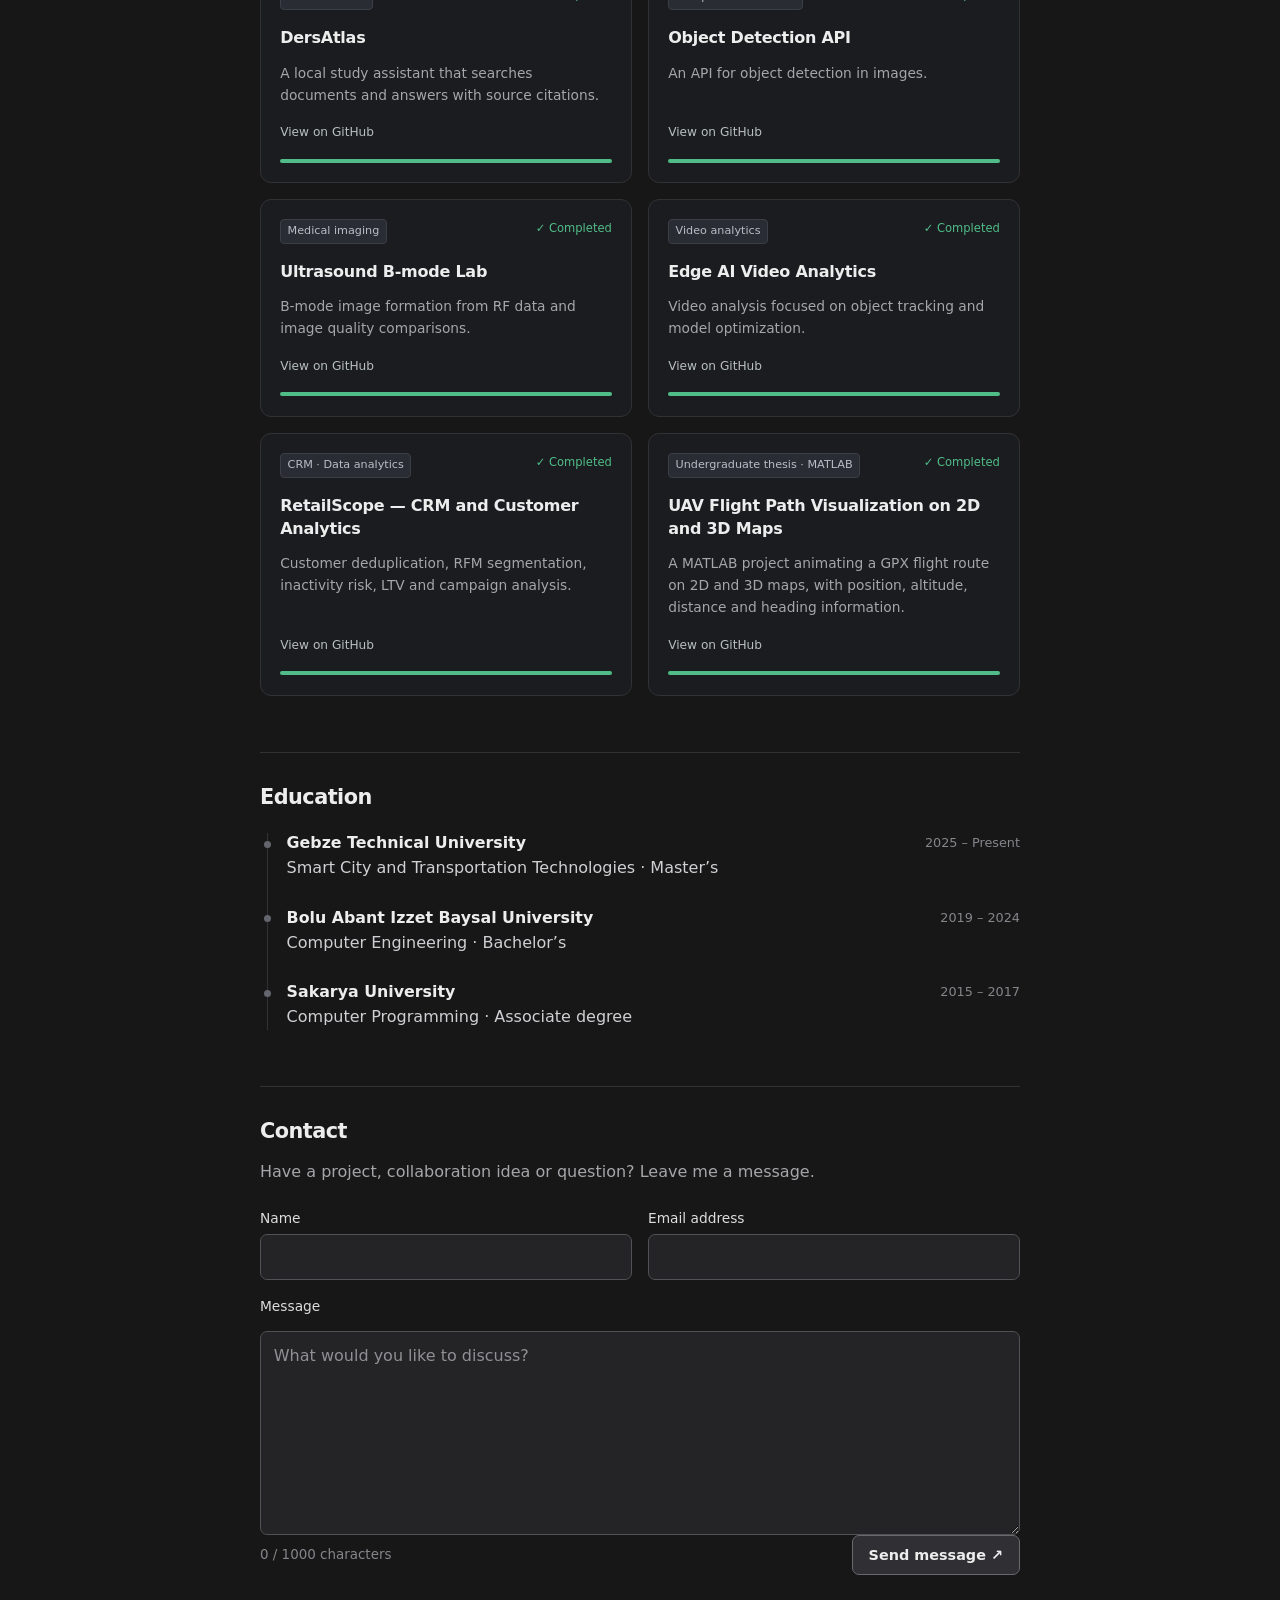
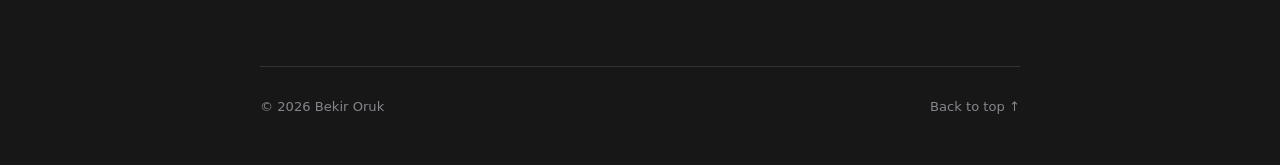
==== commit 9079c58c: "Redesign projects with featured ongoing work and compact completed cards" ====
--- a/en/index.html
+++ b/en/index.html
@@ -35,9 +35,6 @@
 <article class="timeline-item"><div class="timeline-head"><div><h3>Turkish Technic</h3><p class="timeline-role">Data Scientist</p></div><time>Feb 2018 – Sep 2019</time></div><p>Work on aircraft maintenance, process planning and data analysis with Excel.</p></article>
 <article class="timeline-item"><div class="timeline-head"><div><h3>ALTAR BİLGİSAYAR SİSTEMLERİ VE YAZILIM LTD. ŞTİ.</h3><p class="timeline-role">Intern</p></div><time>Jul – Dec 2016</time></div><p>Work on e-commerce, web design and C# development.</p></article>
 <article class="timeline-item"><div class="timeline-head"><div><h3>ALTAR BİLGİSAYAR SİSTEMLERİ VE YAZILIM LTD. ŞTİ.</h3><p class="timeline-role">Intern</p></div><time>Sep 2014 – Jun 2015</time></div><p>Work on e-commerce, web design and C# development.</p></article></div></section>
-<section id="projeler" class="block"><h2>Projects</h2><div class="project-grid"><a class="project-card" href="https://github.com/bekiroruk/LLM_dersatlas" target="_blank" rel="noopener noreferrer"><span class="project-visual" aria-hidden="true"><span>DersAtlas</span></span><span class="project-details"><span class="project-category">Local AI · RAG</span><strong>DersAtlas</strong><span class="project-description">A local study assistant that searches documents and answers with source citations.</span><span class="project-foot"><span>Completed</span><span aria-hidden="true">↗</span></span></span></a>
-<a class="project-card" href="https://github.com/bekiroruk/Object-Detection-Api" target="_blank" rel="noopener noreferrer"><span class="project-visual" aria-hidden="true"><span>Object Detection API</span></span><span class="project-details"><span class="project-category">Computer vision · API</span><strong>Object Detection API</strong><span class="project-description">An API for object detection in images.</span><span class="project-foot"><span>Completed</span><span aria-hidden="true">↗</span></span></span></a>
-<a class="project-card" href="https://github.com/bekiroruk/ultrasound-bmode-lab" target="_blank" rel="noopener noreferrer"><span class="project-visual" aria-hidden="true"><span>Ultrasound B-mode Lab</span></span><span class="project-details"><span class="project-category">Medical imaging</span><strong>Ultrasound B-mode Lab</strong><span class="project-description">B-mode image formation from RF data and image quality comparisons.</span><span class="project-foot"><span>Completed</span><span aria-hidden="true">↗</span></span></span></a>
-<a class="project-card" href="https://github.com/bekiroruk/cv-advanced-assessment" target="_blank" rel="noopener noreferrer"><span class="project-visual" aria-hidden="true"><span>Edge AI Video Analytics</span></span><span class="project-details"><span class="project-category">Video analytics</span><strong>Edge AI Video Analytics</strong><span class="project-description">Video analysis focused on object tracking and model optimization.</span><span class="project-foot"><span>Completed</span><span aria-hidden="true">↗</span></span></span></a><a class="project-card" href="https://github.com/bekiroruk/retailscope-crm-analytics" target="_blank" rel="noopener noreferrer"><span class="project-visual" aria-hidden="true"><span>RetailScope</span></span><span class="project-details"><span class="project-category">CRM · Data analytics</span><strong>RetailScope — CRM and Customer Analytics</strong><span class="project-description">Customer deduplication, RFM segmentation, inactivity risk, LTV and campaign analysis.</span><span class="project-foot"><span>Completed</span><span aria-hidden="true">↗</span></span></span></a><a class="project-card" href="https://github.com/bekiroruk/uav-flight-path-visualization" target="_blank" rel="noopener noreferrer"><span class="project-visual" aria-hidden="true"><span>UAV Flight Path</span></span><span class="project-details"><span class="project-category">Undergraduate thesis · MATLAB</span><strong>UAV Flight Path Visualization on 2D and 3D Maps</strong><span class="project-description">A MATLAB project animating a GPX flight route on 2D and 3D maps, with position, altitude, distance and heading information.</span><span class="project-foot"><span>Completed</span><span aria-hidden="true">↗</span></span></span></a></div><h3 class="subheading">Other projects in development</h3><div class="work-list"><article class="work-row"><div><span class="eyebrow">Thesis in progress</span><h3>Computer Vision and Deep Learning for Smart Parking Occupancy Analysis and Prediction</h3><p>Analysis of parking occupancy from camera footage and short-term occupancy prediction; master’s thesis.</p></div></article><article class="work-row"><div><span class="eyebrow">Prototype</span><h3>AeroDefect Vision — Small Defect Detection in Aerial RGB and Thermal Imagery</h3><p>Segmentation, tiling/SAHI, synthetic data and evidence image workflows for small defects.</p></div></article><article class="work-row"><div><span class="eyebrow">Video analytics · Visual search</span><h3><a href="https://github.com/bekiroruk/aegis-vision" target="_blank" rel="noopener noreferrer" aria-label="Open AegisVision on GitHub">AegisVision <span aria-hidden="true">↗</span></a></h3><p>A modular platform for live YOLOv8 object detection and tracking, with CLIP and Qdrant-powered text and image search for objects.</p></div></article></div></section>
+<section id="projeler" class="block projects-section"><h2>Projects</h2><h3 class="project-group-title"><span class="group-dot" aria-hidden="true"></span>Ongoing Projects</h3><div class="active-project-list"><article class="active-project"><figure class="active-project-image"><img src="../assets/images/projects/parking.jpg" alt="Aerial view of a parking lot" width="700" height="520" loading="lazy"><span class="project-image-tag">Thesis in progress</span><figcaption>Illustrative image</figcaption></figure><div class="active-project-body"><h4>Computer Vision and Deep Learning for Smart Parking Occupancy Analysis and Prediction</h4><p class="project-stack">OpenCV · Python</p><p class="active-project-description">Analysis of parking occupancy from camera footage and short-term occupancy prediction; master’s thesis.</p><div class="project-activity"><div><span>Project status</span><span class="project-status is-active">In development</span></div><span class="activity-line" aria-hidden="true"></span></div></div></article><article class="active-project"><figure class="active-project-image"><img src="../assets/images/projects/drone.jpg" alt="Drone used for aerial imaging" width="700" height="520" loading="lazy"><span class="project-image-tag">Prototype</span><figcaption>Illustrative image</figcaption></figure><div class="active-project-body"><h4>AeroDefect Vision — Small Defect Detection in Aerial RGB and Thermal Imagery</h4><p class="project-stack">RGB · Thermal · SAHI</p><p class="active-project-description">Segmentation, tiling/SAHI, synthetic data and evidence image workflows for small defects.</p><div class="project-activity"><div><span>Project status</span><span class="project-status is-active">In development</span></div><span class="activity-line" aria-hidden="true"></span></div></div></article><article class="active-project"><figure class="active-project-image"><img src="../assets/images/projects/camera.jpg" alt="Video surveillance camera" width="700" height="520" loading="lazy"><span class="project-image-tag">Video analytics · Visual search</span><figcaption>Illustrative image</figcaption></figure><div class="active-project-body"><h4><a class="active-project-link" href="https://github.com/bekiroruk/aegis-vision" target="_blank" rel="noopener noreferrer">AegisVision</a></h4><p class="project-stack">YOLOv8 · CLIP · Qdrant</p><p class="active-project-description">A modular platform for live YOLOv8 object detection and tracking, with CLIP and Qdrant-powered text and image search for objects.</p><div class="project-activity"><div><span>Project status</span><span class="project-status is-active">In development</span></div><span class="activity-line" aria-hidden="true"></span></div></div></article></div><h3 class="project-group-title completed-heading"><span class="group-check" aria-hidden="true">✓</span>Completed Projects</h3><div class="finished-project-grid"><a class="finished-project" href="https://github.com/bekiroruk/LLM_dersatlas" target="_blank" rel="noopener noreferrer"><div class="project-topline"><span class="project-tag">Local AI · RAG</span><span class="project-status is-complete"><span aria-hidden="true">✓</span> Completed</span></div><h4>DersAtlas</h4><p>A local study assistant that searches documents and answers with source citations.</p><span class="project-repository">View on GitHub</span><span class="completion-line" aria-hidden="true"></span></a><a class="finished-project" href="https://github.com/bekiroruk/Object-Detection-Api" target="_blank" rel="noopener noreferrer"><div class="project-topline"><span class="project-tag">Computer vision · API</span><span class="project-status is-complete"><span aria-hidden="true">✓</span> Completed</span></div><h4>Object Detection API</h4><p>An API for object detection in images.</p><span class="project-repository">View on GitHub</span><span class="completion-line" aria-hidden="true"></span></a><a class="finished-project" href="https://github.com/bekiroruk/ultrasound-bmode-lab" target="_blank" rel="noopener noreferrer"><div class="project-topline"><span class="project-tag">Medical imaging</span><span class="project-status is-complete"><span aria-hidden="true">✓</span> Completed</span></div><h4>Ultrasound B-mode Lab</h4><p>B-mode image formation from RF data and image quality comparisons.</p><span class="project-repository">View on GitHub</span><span class="completion-line" aria-hidden="true"></span></a><a class="finished-project" href="https://github.com/bekiroruk/cv-advanced-assessment" target="_blank" rel="noopener noreferrer"><div class="project-topline"><span class="project-tag">Video analytics</span><span class="project-status is-complete"><span aria-hidden="true">✓</span> Completed</span></div><h4>Edge AI Video Analytics</h4><p>Video analysis focused on object tracking and model optimization.</p><span class="project-repository">View on GitHub</span><span class="completion-line" aria-hidden="true"></span></a><a class="finished-project" href="https://github.com/bekiroruk/retailscope-crm-analytics" target="_blank" rel="noopener noreferrer"><div class="project-topline"><span class="project-tag">CRM · Data analytics</span><span class="project-status is-complete"><span aria-hidden="true">✓</span> Completed</span></div><h4>RetailScope — CRM and Customer Analytics</h4><p>Customer deduplication, RFM segmentation, inactivity risk, LTV and campaign analysis.</p><span class="project-repository">View on GitHub</span><span class="completion-line" aria-hidden="true"></span></a><a class="finished-project" href="https://github.com/bekiroruk/uav-flight-path-visualization" target="_blank" rel="noopener noreferrer"><div class="project-topline"><span class="project-tag">Undergraduate thesis · MATLAB</span><span class="project-status is-complete"><span aria-hidden="true">✓</span> Completed</span></div><h4>UAV Flight Path Visualization on 2D and 3D Maps</h4><p>A MATLAB project animating a GPX flight route on 2D and 3D maps, with position, altitude, distance and heading information.</p><span class="project-repository">View on GitHub</span><span class="completion-line" aria-hidden="true"></span></a></div></section>
 <section id="egitim" class="block"><h2>Education</h2><div class="timeline"><article class="timeline-item"><div class="timeline-head"><div><h3>Gebze Technical University</h3><p class="timeline-role">Smart City and Transportation Technologies · Master’s</p></div><time>2025 – Present</time></div></article><article class="timeline-item"><div class="timeline-head"><div><h3>Bolu Abant Izzet Baysal University</h3><p class="timeline-role">Computer Engineering · Bachelor’s</p></div><time>2019 – 2024</time></div></article><article class="timeline-item"><div class="timeline-head"><div><h3>Sakarya University</h3><p class="timeline-role">Computer Programming · Associate degree</p></div><time>2015 – 2017</time></div></article></div></section>
 <section id="mesaj" class="block contact"><h2>Contact</h2><p>Have a project, collaboration idea or question? Leave me a message.</p><form class="contact-form" action="https://formsubmit.co/bekiroruk@gmail.com" method="POST"><input type="hidden" name="_subject" value="New message from Bekir Oruk website"><input class="form-trap" type="text" name="_honey" tabindex="-1" autocomplete="off" aria-hidden="true"><div class="contact-fields"><label>Name<input type="text" name="name" autocomplete="name" required maxlength="100"></label><label>Email address<input type="email" name="email" autocomplete="email" required maxlength="254"></label></div><label for="contact-message">Message</label><textarea id="contact-message" name="message" required maxlength="1000" rows="7" placeholder="What would you like to discuss?"></textarea><div class="form-footer"><span id="message-count" aria-live="polite">0 / 1000 characters</span><button class="btn" type="submit">Send message <span aria-hidden="true">↗</span></button></div><p class="form-feedback" id="form-feedback" role="status" aria-live="polite"></p></form></section><footer><span>© 2026 Bekir Oruk</span><a href="#baslangic">Back to top ↑</a></footer></main><script src="../assets/js/main.js" defer></script></body></html>
--- a/assets/css/styles.css
+++ b/assets/css/styles.css
@@ -18,12 +18,40 @@
 .tech-grid{gap:.5rem}
 .tech{aspect-ratio:auto;min-height:58px;padding:.4rem .3rem;gap:.3rem}
 .tech img{width:26px;height:26px;display:block}
-.tech>span{font-size:.68rem;white-space:nowrap;transition:transform .22s ease,color .22s ease}
-.tech{position:relative;transition:transform .22s ease,border-color .22s ease,border-radius .22s ease,background-color .22s ease,box-shadow .22s ease}
-.tech img{transition:transform .22s ease}
-@media(hover:hover) and (pointer:fine){.tech:hover{z-index:1;transform:translateY(-3px) scale(1.045);border-color:#7793a7;border-radius:14px;background:#2b2d31;box-shadow:0 9px 24px rgba(0,0,0,.25),0 0 0 1px rgba(123,172,204,.15)}.tech:hover img{animation:tech-float .9s ease-in-out infinite}.tech:hover>span{transform:translateY(-1px);color:#fff}}
-@keyframes tech-float{0%,100%{transform:translateY(0) rotate(-4deg) scale(1.08)}50%{transform:translateY(-4px) rotate(4deg) scale(1.08)}}
-@media(prefers-reduced-motion:reduce){.tech,.tech img,.tech>span{transition:none}.tech:hover,.tech:hover img,.tech:hover>span{transform:none;animation:none}}
+/* Soft color bloom with a single gentle icon lift. */
+.tech{position:relative;isolation:isolate;overflow:hidden;--tech-a:#60a5fa;--tech-b:#a78bfa;transition:border-color .35s,background .35s,box-shadow .35s}
+.tech[title="Python"]{--tech-a:#3776AB;--tech-b:#3776AB}
+.tech[title="OpenCV"]{--tech-a:#5C3EE8;--tech-b:#5C3EE8}
+.tech[title="Ollama"]{--tech-a:#E6E6E6;--tech-b:#E6E6E6}
+.tech[title="FastAPI"]{--tech-a:#009688;--tech-b:#009688}
+.tech[title="Qdrant"]{--tech-a:#DC244C;--tech-b:#DC244C}
+.tech[title="SQL Server"]{--tech-a:#ee352c;--tech-b:#a91d22}
+.tech[title="Power BI"]{--tech-a:#F6D751;--tech-b:#E6AD10}
+.tech[title="MATLAB"]{--tech-a:#fa8042;--tech-b:#29d}
+.tech[title="PostgreSQL"]{--tech-a:#4169E1;--tech-b:#4169E1}
+.tech[title="Docker"]{--tech-a:#2496ED;--tech-b:#2496ED}
+.tech[title="Qt"]{--tech-a:#41CD52;--tech-b:#41CD52}
+.tech[title="C++"]{--tech-a:#00599C;--tech-b:#00599C}
+.tech[title="Flutter"]{--tech-a:#02569B;--tech-b:#02569B}
+.tech[title=".NET"]{--tech-a:#512BD4;--tech-b:#512BD4}
+.tech[title="CMake"]{--tech-a:#249847;--tech-b:#064F8C}
+.tech[title="C#"]{--tech-a:#9B4F96;--tech-b:#68217A}
+.tech[title="SQLite"]{--tech-a:#0b7fcc;--tech-b:#95d7f4}
+.tech[title="YOLO"]{--tech-a:#09DBF0;--tech-b:#0B23A9}
+.tech[title="Linux"]{--tech-a:#FFCC02;--tech-b:#FFD133}
+.tech[title="Git"]{--tech-a:#F03C2E;--tech-b:#F03C2E}
+.tech img,.tech>span{position:relative;z-index:1}
+.tech>span{font-size:.68rem;white-space:nowrap;transition:color .3s}
+.tech::before{content:"";position:absolute;inset:0;pointer-events:none;background:radial-gradient(ellipse at 50% 70%,color-mix(in srgb,var(--tech-a) 24%,transparent),transparent 75%);opacity:0;transition:opacity .4s}
+.tech::after{content:none}
+@media(hover:hover) and (pointer:fine){
+.tech:hover{border-color:color-mix(in srgb,var(--tech-b) 65%,#262629);box-shadow:inset 0 0 14px color-mix(in srgb,var(--tech-a) 10%,transparent)}
+.tech:hover::before{opacity:1}
+.tech:hover img{animation:tech-lift .65s cubic-bezier(.22,.8,.3,1) both}
+.tech:hover>span{color:#fff}
+}
+@keyframes tech-lift{0%{transform:translateY(0)}45%{transform:translateY(-4px)}75%{transform:translateY(-1px)}100%{transform:translateY(-2px)}}
+@media(prefers-reduced-motion:reduce){.tech,.tech>span,.tech::before{transition:none}.tech:hover img{animation:none}}
 
 /* Timeline dates share a right edge regardless of title length */
 .timeline-head{display:grid;grid-template-columns:minmax(0,1fr) 126px;align-items:start}
@@ -38,3 +66,36 @@
 
 @media(max-width:700px){.profile{grid-template-columns:92px minmax(0,1fr)}.lang-switch{top:.65rem}.quick-links{grid-column:2;padding-top:0}}
 @media(max-width:560px){.profile{grid-template-columns:76px minmax(0,1fr);padding-top:2.9rem}.quick-links{grid-column:1/-1}.timeline-head{grid-template-columns:minmax(0,1fr) 118px;gap:.5rem}.timeline time{display:block;margin:0;font-size:.75rem;white-space:normal}footer{flex-wrap:wrap}}
+
+/* Project portfolio: featured ongoing work and compact completed cards. */
+.project-group-title{display:flex;align-items:center;justify-content:center;gap:.65rem;font-size:1.08rem;line-height:1.4;margin:1.8rem 0 1.4rem;text-align:center}
+.project-group-title::before,.project-group-title::after{content:"";height:1px;background:var(--line);flex:1}
+.group-dot{width:8px;height:8px;border-radius:50%;background:#dfb948;flex:none}
+.group-check{display:grid;place-items:center;width:20px;height:20px;border-radius:50%;background:#50bd88;color:#151917;font-size:.8rem;flex:none}
+.active-project-list{display:grid;gap:1.2rem}
+.active-project{display:grid;grid-template-columns:minmax(0,.85fr) minmax(0,1.55fr);gap:1.35rem;padding:1.25rem;border:1px solid #36363d;border-radius:14px;background:#232429}
+.active-project-image{position:relative;margin:0;min-height:220px;border-radius:9px;overflow:hidden;background:#1a1b20}
+.active-project-image img{display:block;width:100%;height:100%;position:absolute;inset:0;object-fit:cover}
+.project-image-tag{position:absolute;left:.65rem;top:.65rem;right:.65rem;width:fit-content;max-width:calc(100% - 1.3rem);padding:.3rem .5rem;background:#e0bd53;color:#25200d;border-radius:4px;font-size:.73rem;font-weight:650;line-height:1.4}
+.active-project-image figcaption{position:absolute;bottom:.4rem;left:.5rem;padding:.1rem .35rem;border-radius:3px;background:#111b;color:#eee;font-size:.65rem}
+.active-project-body{display:flex;flex-direction:column;min-width:0;padding:.1rem 0}
+.active-project h4{font-size:1.08rem;line-height:1.4;letter-spacing:-.015em;margin:0 0 .65rem}
+.active-project-link:hover{text-decoration:underline;text-underline-offset:4px}
+.project-stack{font-size:.78rem;color:#b4b8c2;margin:0 0 .9rem}
+.active-project-description{font-size:.88rem;line-height:1.6;color:var(--muted);margin:0 0 1.4rem}
+.project-activity{margin-top:auto}
+.project-activity>div{display:flex;justify-content:space-between;align-items:center;gap:.5rem;font-size:.75rem;color:var(--soft);margin-bottom:.5rem}
+.is-active{color:#dfb948}.activity-line{height:5px;display:block;border-radius:4px;background:repeating-linear-gradient(120deg,#e0bd5338 0 8px,#e0bd5360 8px 16px)}
+.completed-heading{margin-top:2.8rem}
+.finished-project-grid{display:grid;grid-template-columns:repeat(2,minmax(0,1fr));gap:1rem}
+.finished-project{display:flex;flex-direction:column;padding:1.2rem;border:1px solid var(--line);border-radius:11px;background:#1b1c20;transition:border-color .2s,background .2s}
+.finished-project:hover{border-color:#576b61;background:#202321}
+.project-topline{display:flex;align-items:flex-start;justify-content:space-between;gap:.6rem;margin-bottom:1rem}
+.project-tag{font-size:.7rem;line-height:1.5;color:#babdc6;background:#292c33;border:1px solid #3a3e47;border-radius:4px;padding:.2rem .4rem}
+.project-status{font-size:.72rem;white-space:nowrap}.is-complete{color:#50bd88}
+.finished-project h4{font-size:1rem;line-height:1.45;margin:0 0 .75rem;letter-spacing:-.015em}
+.finished-project p{font-size:.86rem;line-height:1.6;color:var(--muted);margin:0 0 1.1rem}
+.project-repository{margin-top:auto;font-size:.76rem;color:#b7bfc0}
+.completion-line{display:block;height:4px;border-radius:4px;background:#50bd88;margin-top:1rem}
+@media(max-width:600px){.active-project{grid-template-columns:1fr;padding:1rem;gap:1.1rem}.active-project-image{height:180px;min-height:0}.active-project h4{font-size:1.05rem}.finished-project-grid{grid-template-columns:1fr}.project-group-title{font-size:1rem}.project-tag{font-size:.75rem}.project-status{font-size:.75rem}}
+@media(prefers-reduced-motion:reduce){.finished-project{transition:none}}
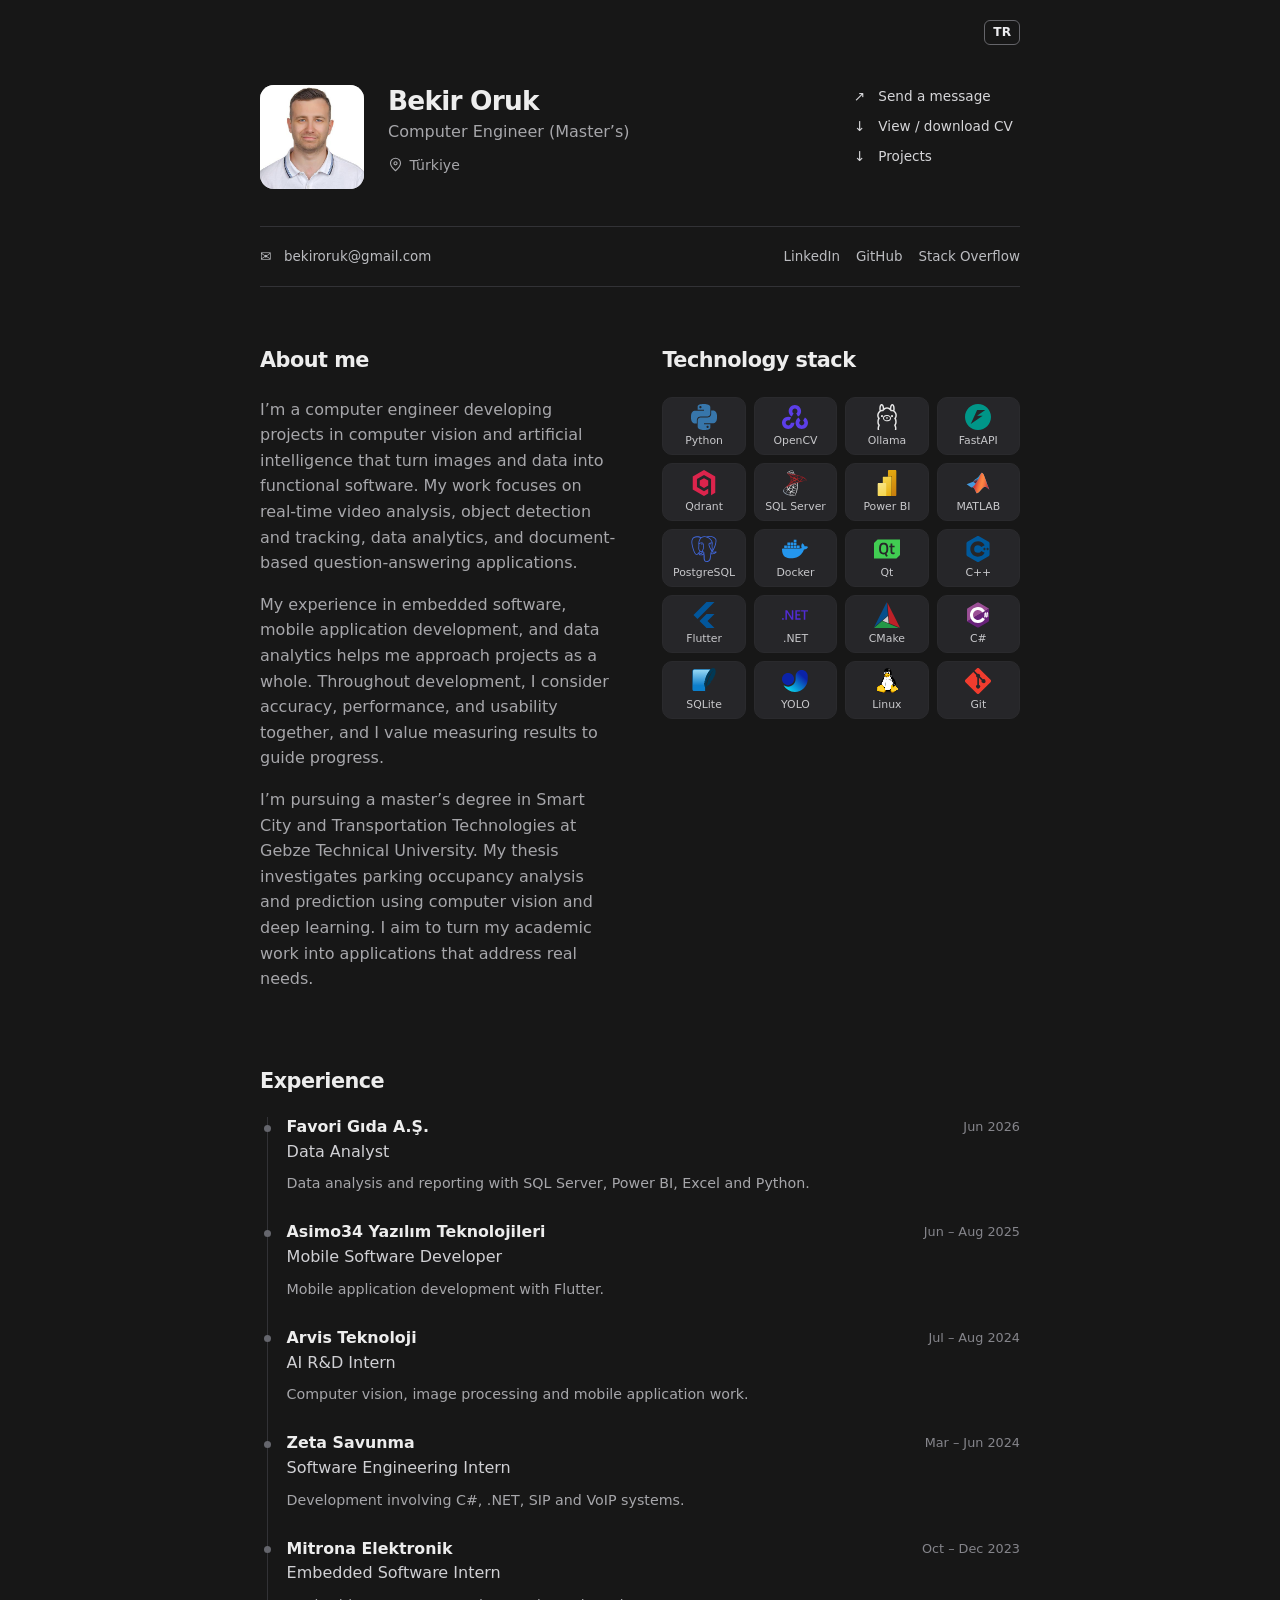
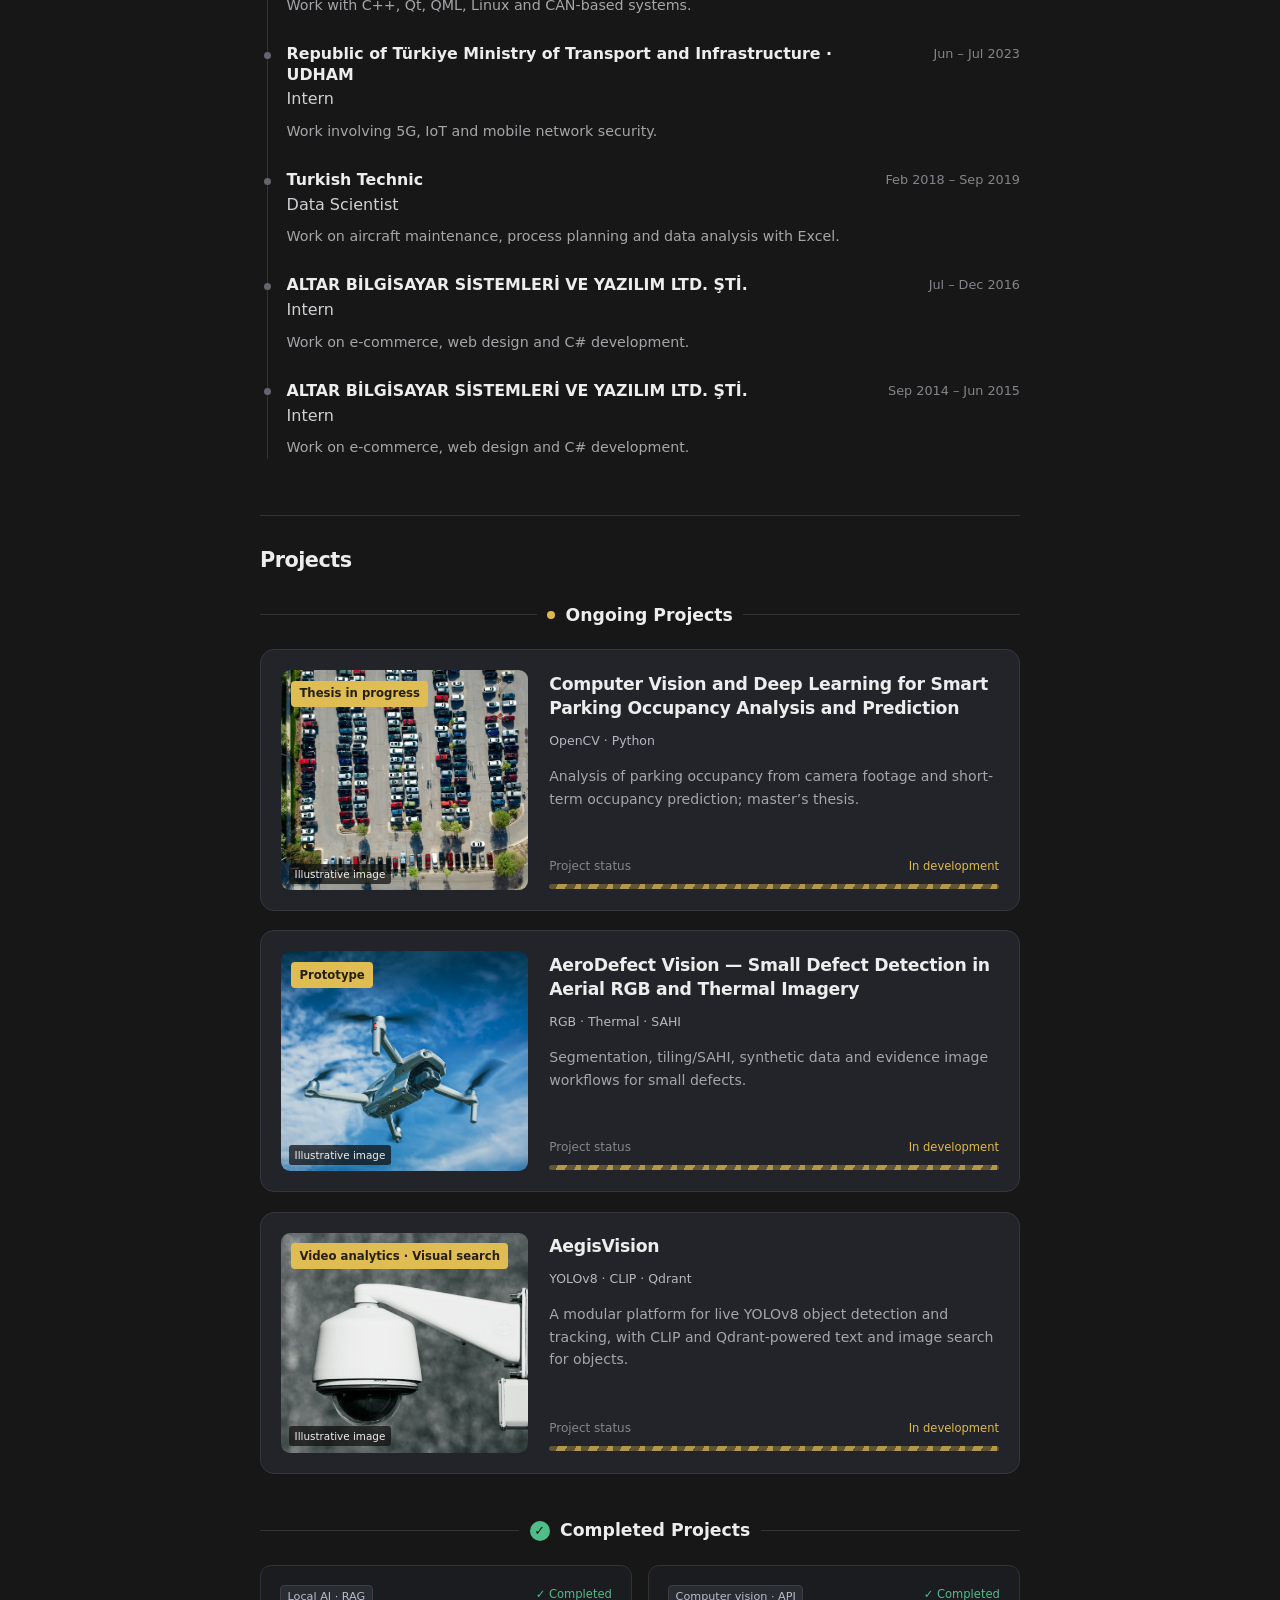
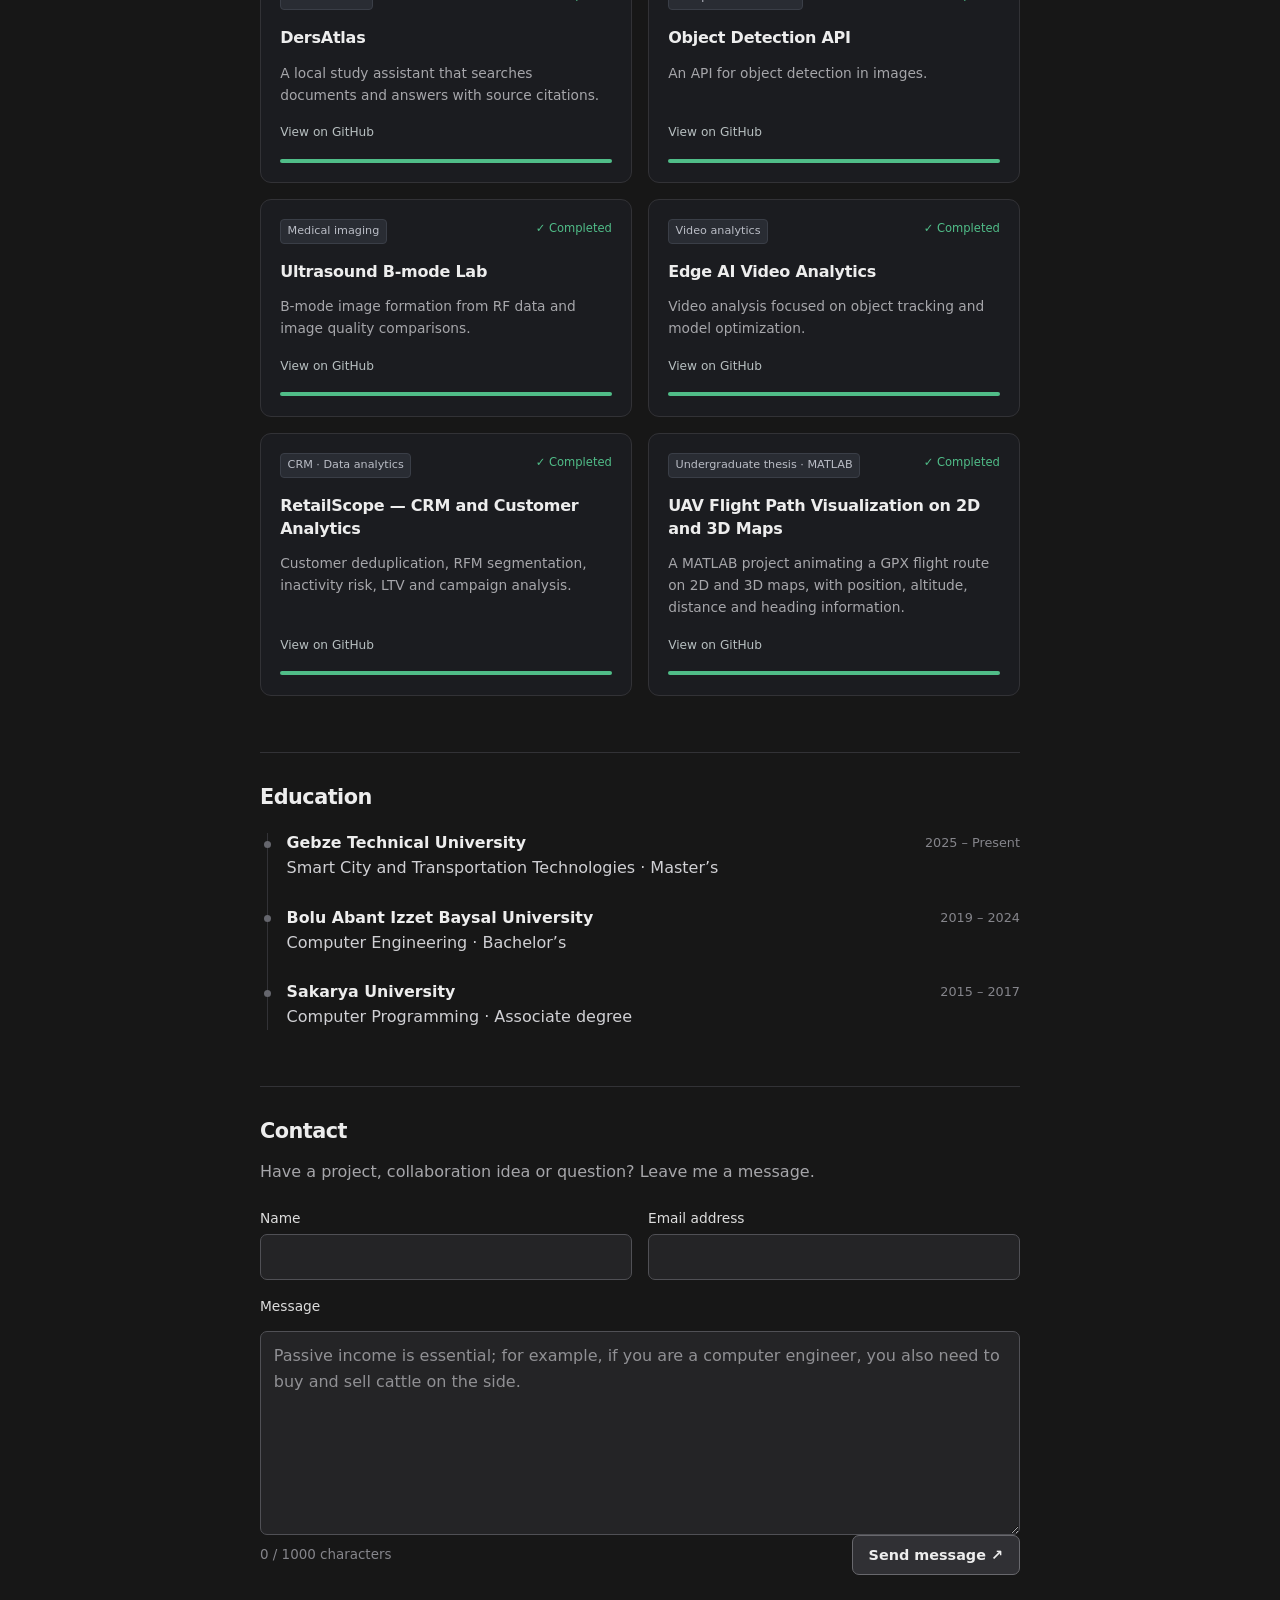
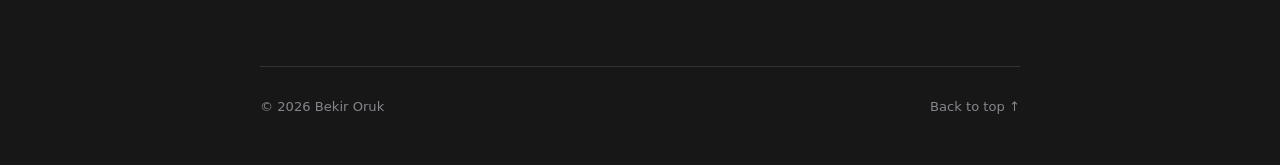
==== commit b433112f: "Animate ongoing project indicators and add green card hover" ====
--- a/en/index.html
+++ b/en/index.html
@@ -37,4 +37,4 @@
 <article class="timeline-item"><div class="timeline-head"><div><h3>ALTAR BİLGİSAYAR SİSTEMLERİ VE YAZILIM LTD. ŞTİ.</h3><p class="timeline-role">Intern</p></div><time>Sep 2014 – Jun 2015</time></div><p>Work on e-commerce, web design and C# development.</p></article></div></section>
 <section id="projeler" class="block projects-section"><h2>Projects</h2><h3 class="project-group-title"><span class="group-dot" aria-hidden="true"></span>Ongoing Projects</h3><div class="active-project-list"><article class="active-project"><figure class="active-project-image"><img src="../assets/images/projects/parking.jpg" alt="Aerial view of a parking lot" width="700" height="520" loading="lazy"><span class="project-image-tag">Thesis in progress</span><figcaption>Illustrative image</figcaption></figure><div class="active-project-body"><h4>Computer Vision and Deep Learning for Smart Parking Occupancy Analysis and Prediction</h4><p class="project-stack">OpenCV · Python</p><p class="active-project-description">Analysis of parking occupancy from camera footage and short-term occupancy prediction; master’s thesis.</p><div class="project-activity"><div><span>Project status</span><span class="project-status is-active">In development</span></div><span class="activity-line" aria-hidden="true"></span></div></div></article><article class="active-project"><figure class="active-project-image"><img src="../assets/images/projects/drone.jpg" alt="Drone used for aerial imaging" width="700" height="520" loading="lazy"><span class="project-image-tag">Prototype</span><figcaption>Illustrative image</figcaption></figure><div class="active-project-body"><h4>AeroDefect Vision — Small Defect Detection in Aerial RGB and Thermal Imagery</h4><p class="project-stack">RGB · Thermal · SAHI</p><p class="active-project-description">Segmentation, tiling/SAHI, synthetic data and evidence image workflows for small defects.</p><div class="project-activity"><div><span>Project status</span><span class="project-status is-active">In development</span></div><span class="activity-line" aria-hidden="true"></span></div></div></article><article class="active-project"><figure class="active-project-image"><img src="../assets/images/projects/camera.jpg" alt="Video surveillance camera" width="700" height="520" loading="lazy"><span class="project-image-tag">Video analytics · Visual search</span><figcaption>Illustrative image</figcaption></figure><div class="active-project-body"><h4><a class="active-project-link" href="https://github.com/bekiroruk/aegis-vision" target="_blank" rel="noopener noreferrer">AegisVision</a></h4><p class="project-stack">YOLOv8 · CLIP · Qdrant</p><p class="active-project-description">A modular platform for live YOLOv8 object detection and tracking, with CLIP and Qdrant-powered text and image search for objects.</p><div class="project-activity"><div><span>Project status</span><span class="project-status is-active">In development</span></div><span class="activity-line" aria-hidden="true"></span></div></div></article></div><h3 class="project-group-title completed-heading"><span class="group-check" aria-hidden="true">✓</span>Completed Projects</h3><div class="finished-project-grid"><a class="finished-project" href="https://github.com/bekiroruk/LLM_dersatlas" target="_blank" rel="noopener noreferrer"><div class="project-topline"><span class="project-tag">Local AI · RAG</span><span class="project-status is-complete"><span aria-hidden="true">✓</span> Completed</span></div><h4>DersAtlas</h4><p>A local study assistant that searches documents and answers with source citations.</p><span class="project-repository">View on GitHub</span><span class="completion-line" aria-hidden="true"></span></a><a class="finished-project" href="https://github.com/bekiroruk/Object-Detection-Api" target="_blank" rel="noopener noreferrer"><div class="project-topline"><span class="project-tag">Computer vision · API</span><span class="project-status is-complete"><span aria-hidden="true">✓</span> Completed</span></div><h4>Object Detection API</h4><p>An API for object detection in images.</p><span class="project-repository">View on GitHub</span><span class="completion-line" aria-hidden="true"></span></a><a class="finished-project" href="https://github.com/bekiroruk/ultrasound-bmode-lab" target="_blank" rel="noopener noreferrer"><div class="project-topline"><span class="project-tag">Medical imaging</span><span class="project-status is-complete"><span aria-hidden="true">✓</span> Completed</span></div><h4>Ultrasound B-mode Lab</h4><p>B-mode image formation from RF data and image quality comparisons.</p><span class="project-repository">View on GitHub</span><span class="completion-line" aria-hidden="true"></span></a><a class="finished-project" href="https://github.com/bekiroruk/cv-advanced-assessment" target="_blank" rel="noopener noreferrer"><div class="project-topline"><span class="project-tag">Video analytics</span><span class="project-status is-complete"><span aria-hidden="true">✓</span> Completed</span></div><h4>Edge AI Video Analytics</h4><p>Video analysis focused on object tracking and model optimization.</p><span class="project-repository">View on GitHub</span><span class="completion-line" aria-hidden="true"></span></a><a class="finished-project" href="https://github.com/bekiroruk/retailscope-crm-analytics" target="_blank" rel="noopener noreferrer"><div class="project-topline"><span class="project-tag">CRM · Data analytics</span><span class="project-status is-complete"><span aria-hidden="true">✓</span> Completed</span></div><h4>RetailScope — CRM and Customer Analytics</h4><p>Customer deduplication, RFM segmentation, inactivity risk, LTV and campaign analysis.</p><span class="project-repository">View on GitHub</span><span class="completion-line" aria-hidden="true"></span></a><a class="finished-project" href="https://github.com/bekiroruk/uav-flight-path-visualization" target="_blank" rel="noopener noreferrer"><div class="project-topline"><span class="project-tag">Undergraduate thesis · MATLAB</span><span class="project-status is-complete"><span aria-hidden="true">✓</span> Completed</span></div><h4>UAV Flight Path Visualization on 2D and 3D Maps</h4><p>A MATLAB project animating a GPX flight route on 2D and 3D maps, with position, altitude, distance and heading information.</p><span class="project-repository">View on GitHub</span><span class="completion-line" aria-hidden="true"></span></a></div></section>
 <section id="egitim" class="block"><h2>Education</h2><div class="timeline"><article class="timeline-item"><div class="timeline-head"><div><h3>Gebze Technical University</h3><p class="timeline-role">Smart City and Transportation Technologies · Master’s</p></div><time>2025 – Present</time></div></article><article class="timeline-item"><div class="timeline-head"><div><h3>Bolu Abant Izzet Baysal University</h3><p class="timeline-role">Computer Engineering · Bachelor’s</p></div><time>2019 – 2024</time></div></article><article class="timeline-item"><div class="timeline-head"><div><h3>Sakarya University</h3><p class="timeline-role">Computer Programming · Associate degree</p></div><time>2015 – 2017</time></div></article></div></section>
-<section id="mesaj" class="block contact"><h2>Contact</h2><p>Have a project, collaboration idea or question? Leave me a message.</p><form class="contact-form" action="https://formsubmit.co/bekiroruk@gmail.com" method="POST"><input type="hidden" name="_subject" value="New message from Bekir Oruk website"><input class="form-trap" type="text" name="_honey" tabindex="-1" autocomplete="off" aria-hidden="true"><div class="contact-fields"><label>Name<input type="text" name="name" autocomplete="name" required maxlength="100"></label><label>Email address<input type="email" name="email" autocomplete="email" required maxlength="254"></label></div><label for="contact-message">Message</label><textarea id="contact-message" name="message" required maxlength="1000" rows="7" placeholder="What would you like to discuss?"></textarea><div class="form-footer"><span id="message-count" aria-live="polite">0 / 1000 characters</span><button class="btn" type="submit">Send message <span aria-hidden="true">↗</span></button></div><p class="form-feedback" id="form-feedback" role="status" aria-live="polite"></p></form></section><footer><span>© 2026 Bekir Oruk</span><a href="#baslangic">Back to top ↑</a></footer></main><script src="../assets/js/main.js" defer></script></body></html>+<section id="mesaj" class="block contact"><h2>Contact</h2><p>Have a project, collaboration idea or question? Leave me a message.</p><form class="contact-form" action="https://formsubmit.co/bekiroruk@gmail.com" method="POST"><input type="hidden" name="_subject" value="New message from Bekir Oruk website"><input class="form-trap" type="text" name="_honey" tabindex="-1" autocomplete="off" aria-hidden="true"><div class="contact-fields"><label>Name<input type="text" name="name" autocomplete="name" required maxlength="100"></label><label>Email address<input type="email" name="email" autocomplete="email" required maxlength="254"></label></div><label for="contact-message">Message</label><textarea id="contact-message" name="message" required maxlength="1000" rows="7" placeholder="Passive income is essential; for example, if you are a computer engineer, you also need to buy and sell cattle on the side."></textarea><div class="form-footer"><span id="message-count" aria-live="polite">0 / 1000 characters</span><button class="btn" type="submit">Send message <span aria-hidden="true">↗</span></button></div><p class="form-feedback" id="form-feedback" role="status" aria-live="polite"></p></form></section><footer><span>© 2026 Bekir Oruk</span><a href="#baslangic">Back to top ↑</a></footer></main><script src="../assets/js/main.js" defer></script></body></html>
--- a/assets/css/styles.css
+++ b/assets/css/styles.css
@@ -70,7 +70,7 @@
 /* Project portfolio: featured ongoing work and compact completed cards. */
 .project-group-title{display:flex;align-items:center;justify-content:center;gap:.65rem;font-size:1.08rem;line-height:1.4;margin:1.8rem 0 1.4rem;text-align:center}
 .project-group-title::before,.project-group-title::after{content:"";height:1px;background:var(--line);flex:1}
-.group-dot{width:8px;height:8px;border-radius:50%;background:#dfb948;flex:none}
+.group-dot{width:8px;height:8px;border-radius:50%;background:#dfb948;flex:none;animation:project-dot-pulse 1.8s ease-in-out infinite}
 .group-check{display:grid;place-items:center;width:20px;height:20px;border-radius:50%;background:#50bd88;color:#151917;font-size:.8rem;flex:none}
 .active-project-list{display:grid;gap:1.2rem}
 .active-project{display:grid;grid-template-columns:minmax(0,.85fr) minmax(0,1.55fr);gap:1.35rem;padding:1.25rem;border:1px solid #36363d;border-radius:14px;background:#232429}
@@ -85,11 +85,14 @@
 .active-project-description{font-size:.88rem;line-height:1.6;color:var(--muted);margin:0 0 1.4rem}
 .project-activity{margin-top:auto}
 .project-activity>div{display:flex;justify-content:space-between;align-items:center;gap:.5rem;font-size:.75rem;color:var(--soft);margin-bottom:.5rem}
-.is-active{color:#dfb948}.activity-line{height:5px;display:block;border-radius:4px;background:repeating-linear-gradient(120deg,#e0bd5338 0 8px,#e0bd5360 8px 16px)}
+.is-active{color:#dfb948}.activity-line{height:5px;display:block;border-radius:4px;background:repeating-linear-gradient(120deg,#e0bd5350 0 8px,#e0bd53c0 8px 16px);background-size:32px 100%;animation:project-stripes 1.2s linear infinite}
 .completed-heading{margin-top:2.8rem}
 .finished-project-grid{display:grid;grid-template-columns:repeat(2,minmax(0,1fr));gap:1rem}
-.finished-project{display:flex;flex-direction:column;padding:1.2rem;border:1px solid var(--line);border-radius:11px;background:#1b1c20;transition:border-color .2s,background .2s}
-.finished-project:hover{border-color:#576b61;background:#202321}
+.finished-project{display:flex;flex-direction:column;padding:1.2rem;border:1px solid var(--line);border-radius:11px;background:#1b1c20;transition:border-color .2s,background .2s,box-shadow .2s}
+.finished-project:hover,.finished-project:focus-visible{border-color:#50bd88;background:#133b2c;box-shadow:inset 0 0 24px #50bd8812}
+.finished-project:hover h4,.finished-project:focus-visible h4{color:#c3fadd}
+.finished-project:hover p,.finished-project:focus-visible p,.finished-project:hover .project-repository,.finished-project:focus-visible .project-repository{color:#c0ddce}
+.finished-project:hover .project-tag,.finished-project:focus-visible .project-tag{background:#20573e;border-color:#397e5d;color:#dcf8e8}
 .project-topline{display:flex;align-items:flex-start;justify-content:space-between;gap:.6rem;margin-bottom:1rem}
 .project-tag{font-size:.7rem;line-height:1.5;color:#babdc6;background:#292c33;border:1px solid #3a3e47;border-radius:4px;padding:.2rem .4rem}
 .project-status{font-size:.72rem;white-space:nowrap}.is-complete{color:#50bd88}
@@ -99,3 +102,7 @@
 .completion-line{display:block;height:4px;border-radius:4px;background:#50bd88;margin-top:1rem}
 @media(max-width:600px){.active-project{grid-template-columns:1fr;padding:1rem;gap:1.1rem}.active-project-image{height:180px;min-height:0}.active-project h4{font-size:1.05rem}.finished-project-grid{grid-template-columns:1fr}.project-group-title{font-size:1rem}.project-tag{font-size:.75rem}.project-status{font-size:.75rem}}
 @media(prefers-reduced-motion:reduce){.finished-project{transition:none}}
+
+@keyframes project-stripes{from{background-position:0 0}to{background-position:32px 0}}
+@keyframes project-dot-pulse{0%,100%{opacity:1;box-shadow:0 0 0 0 #dfb94830}50%{opacity:.3;box-shadow:0 0 0 5px #dfb94800}}
+@media(prefers-reduced-motion:reduce){.group-dot,.activity-line{animation:none}.finished-project{transition:none}}
